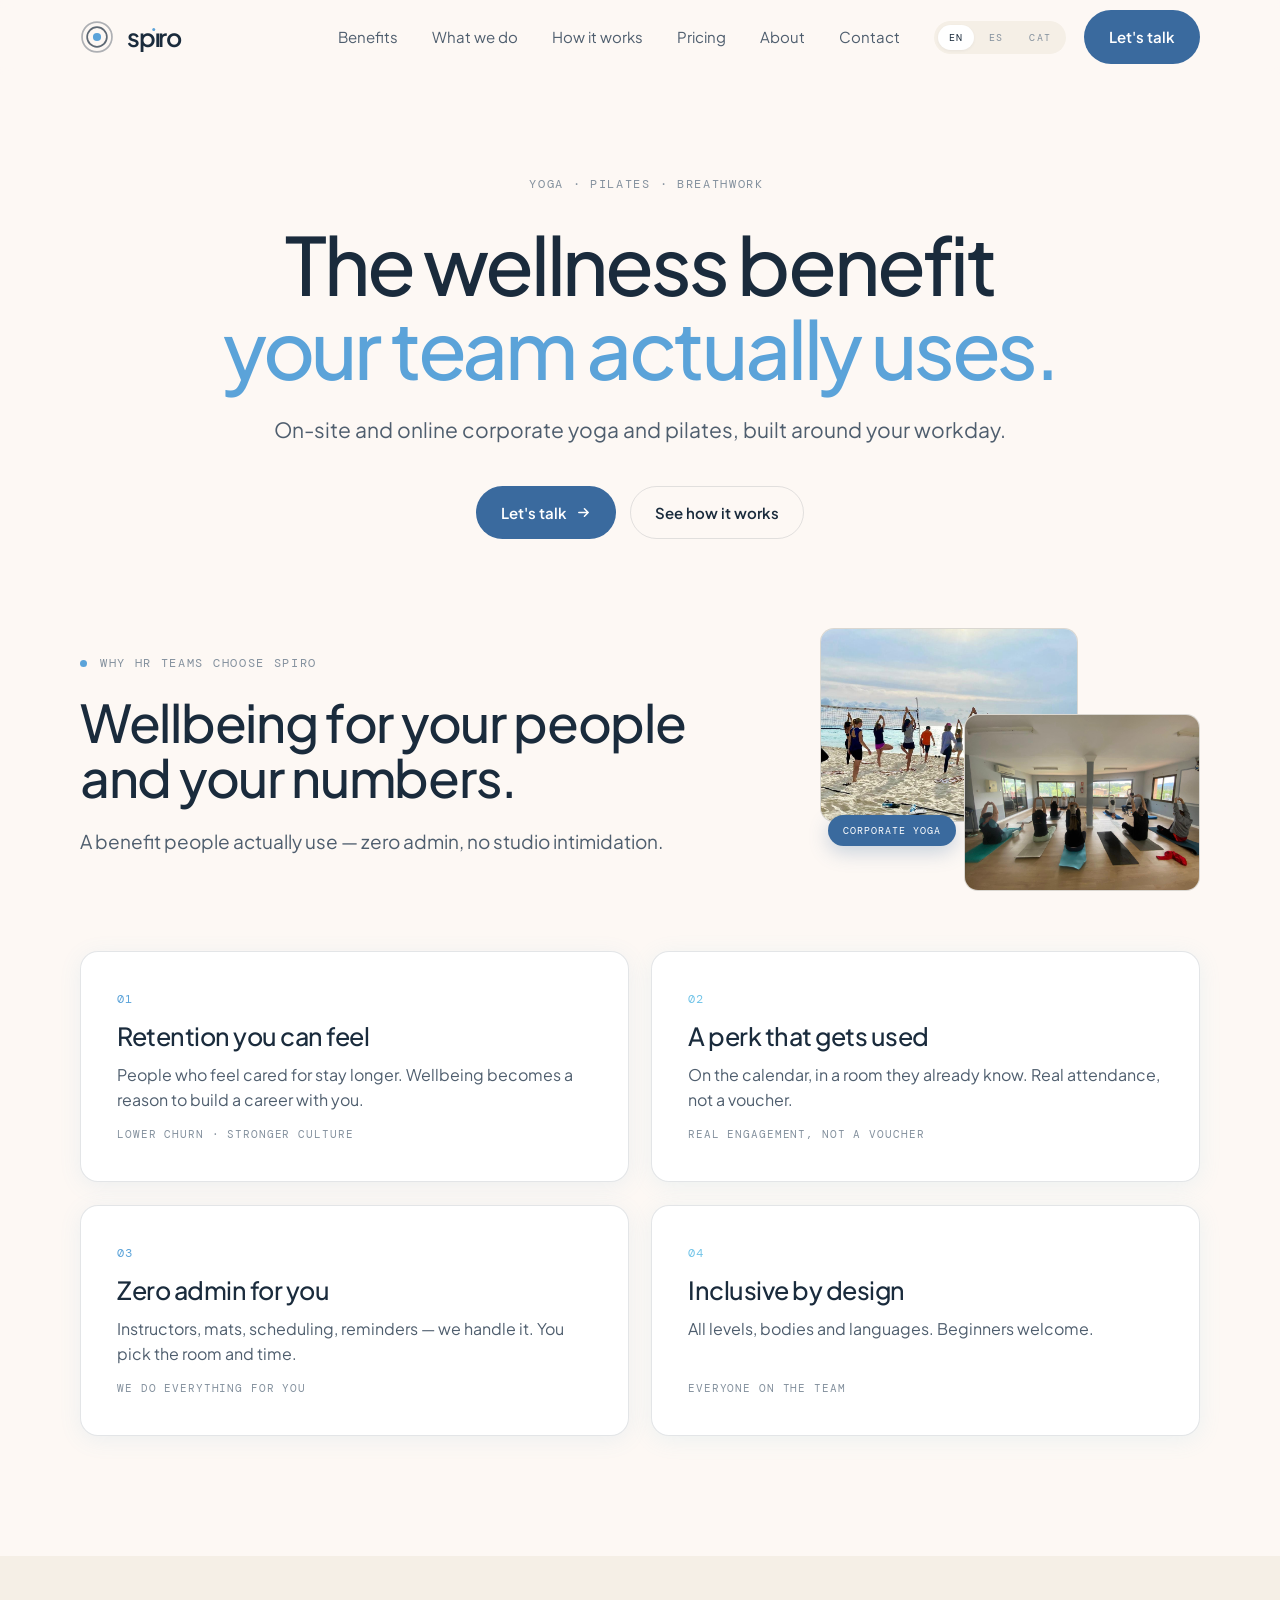
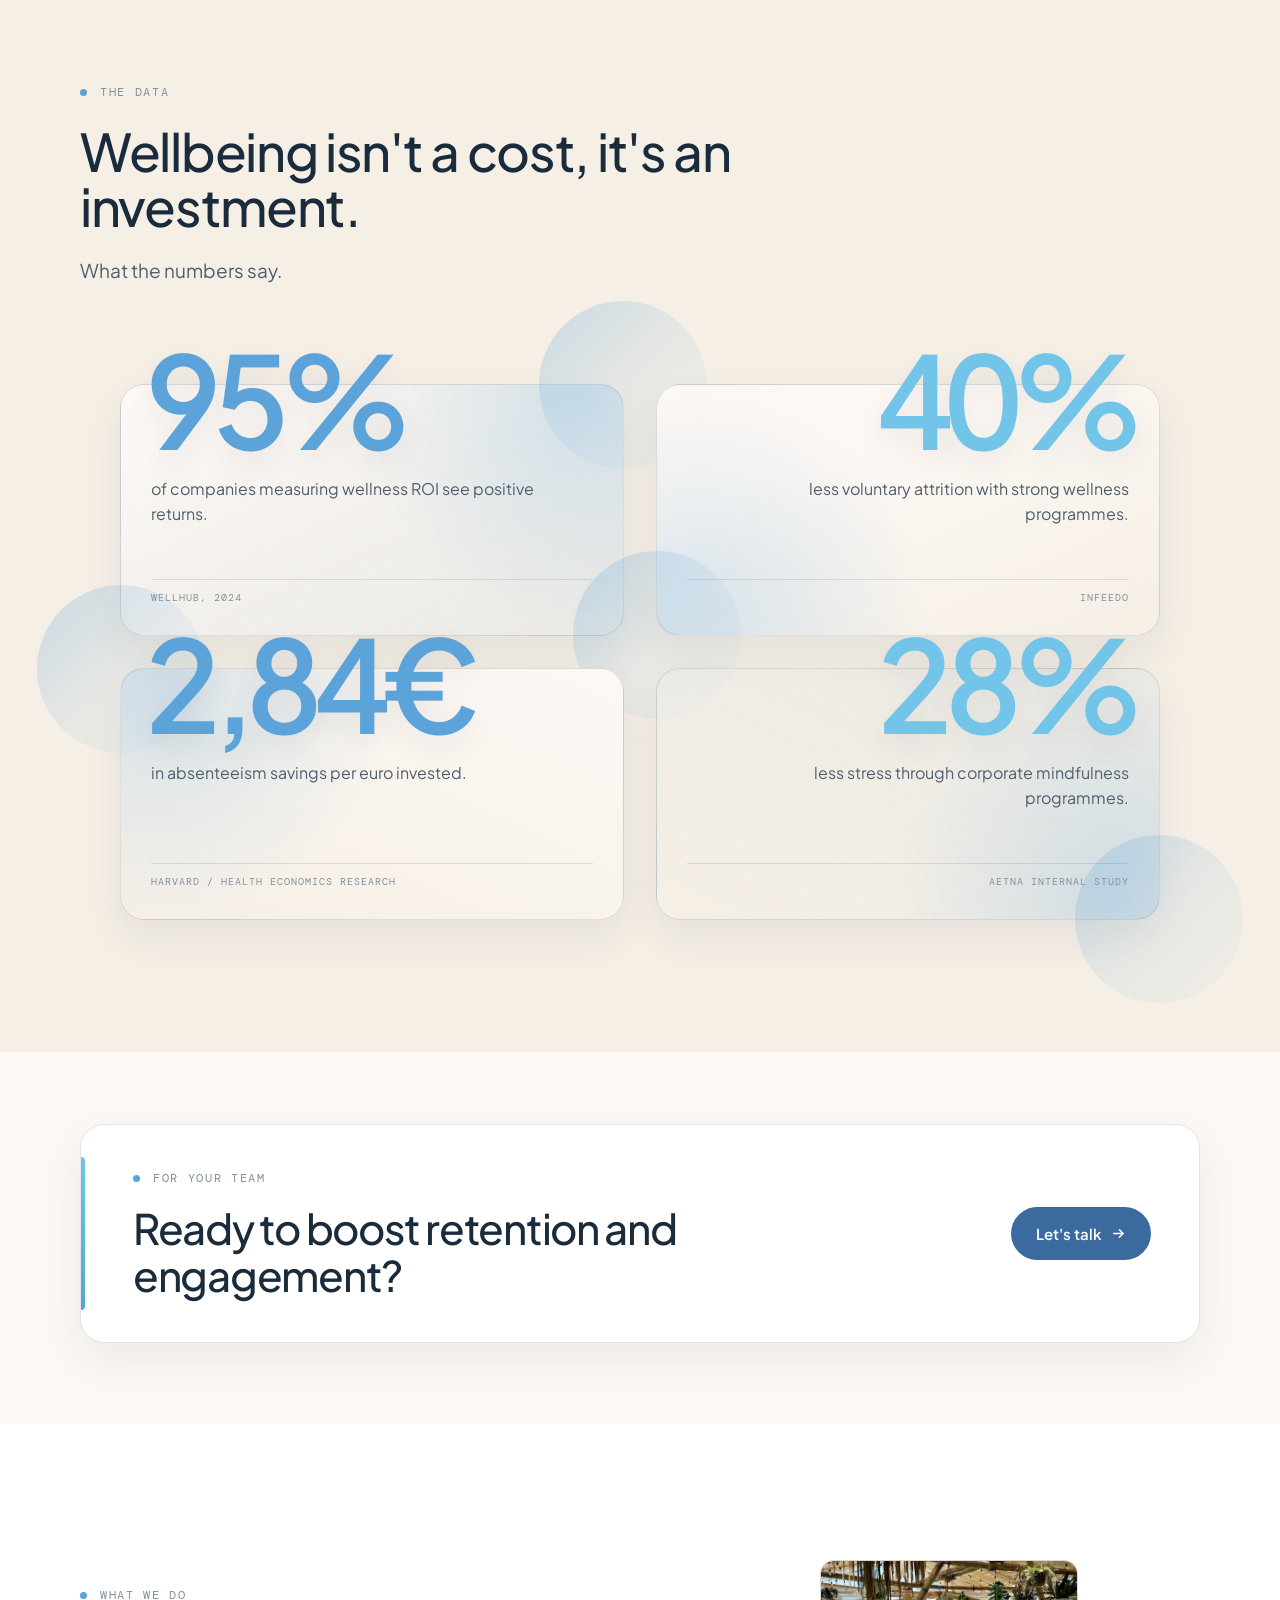
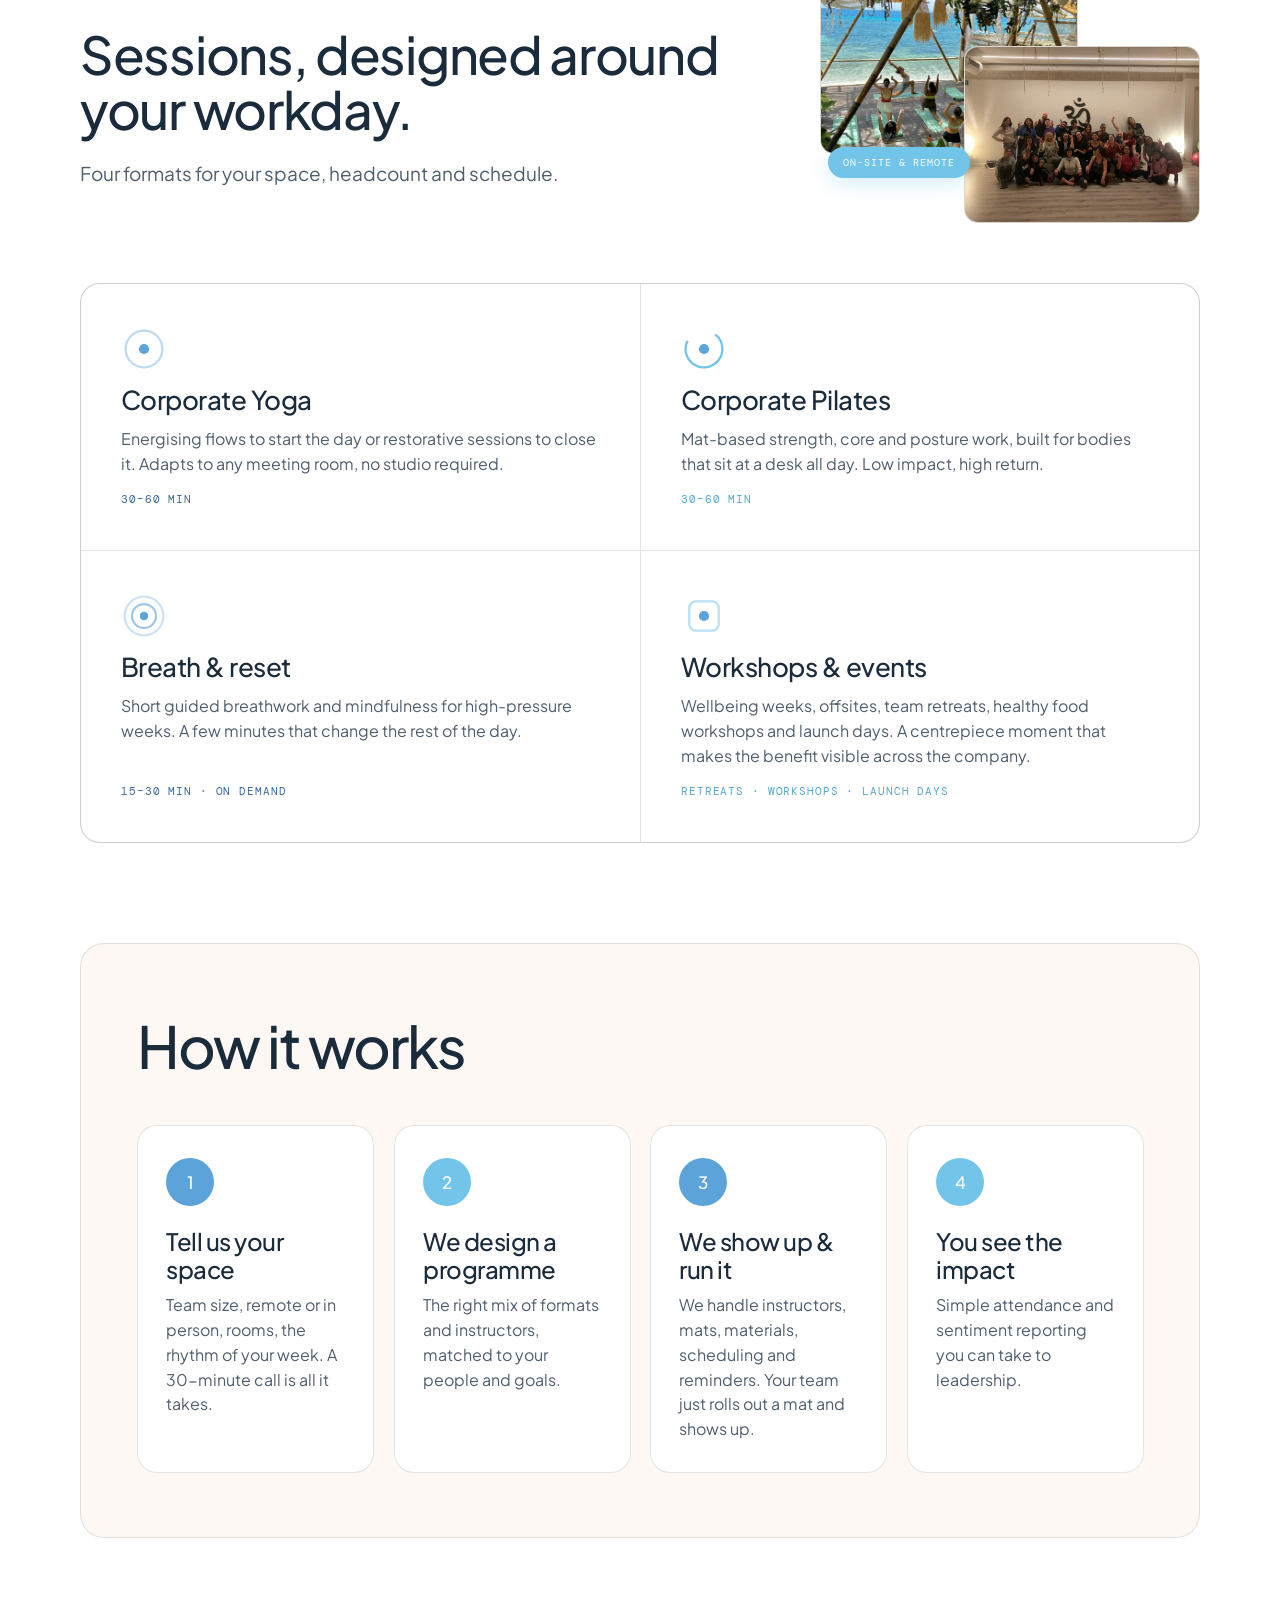
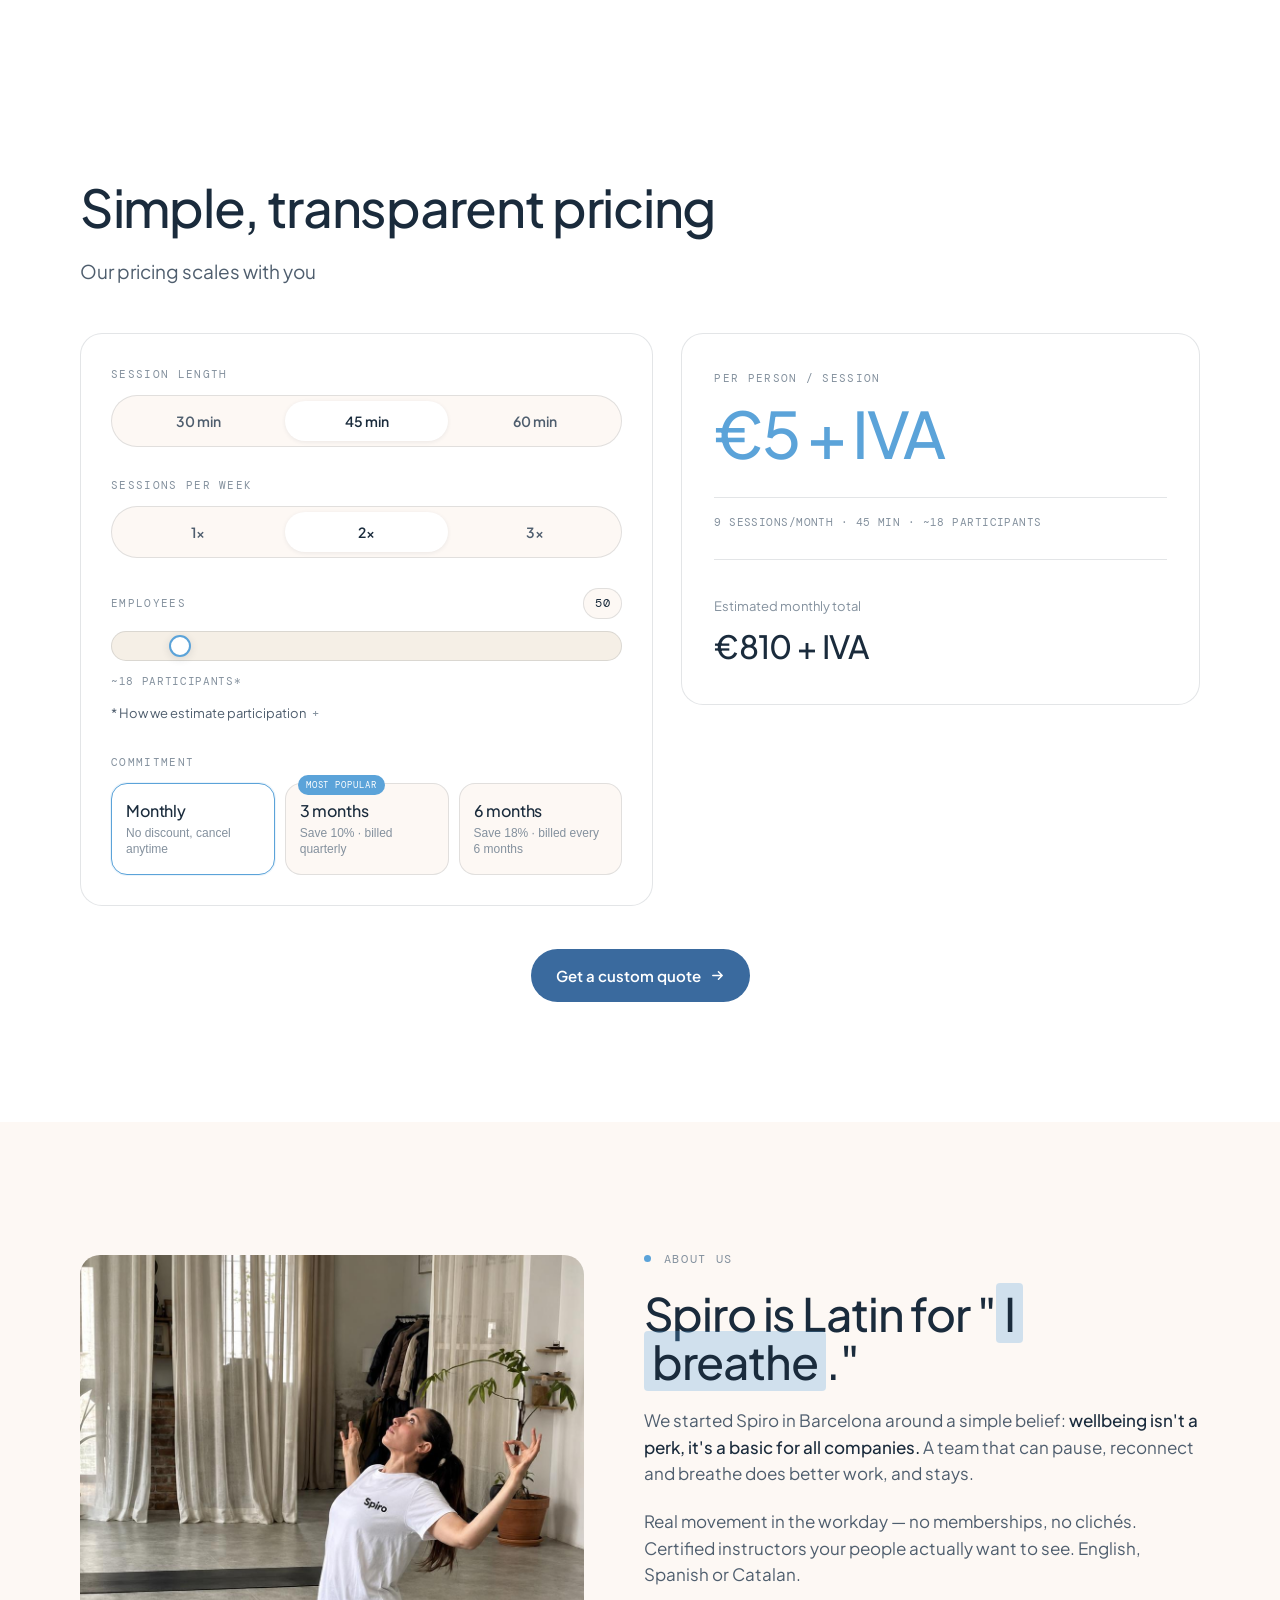
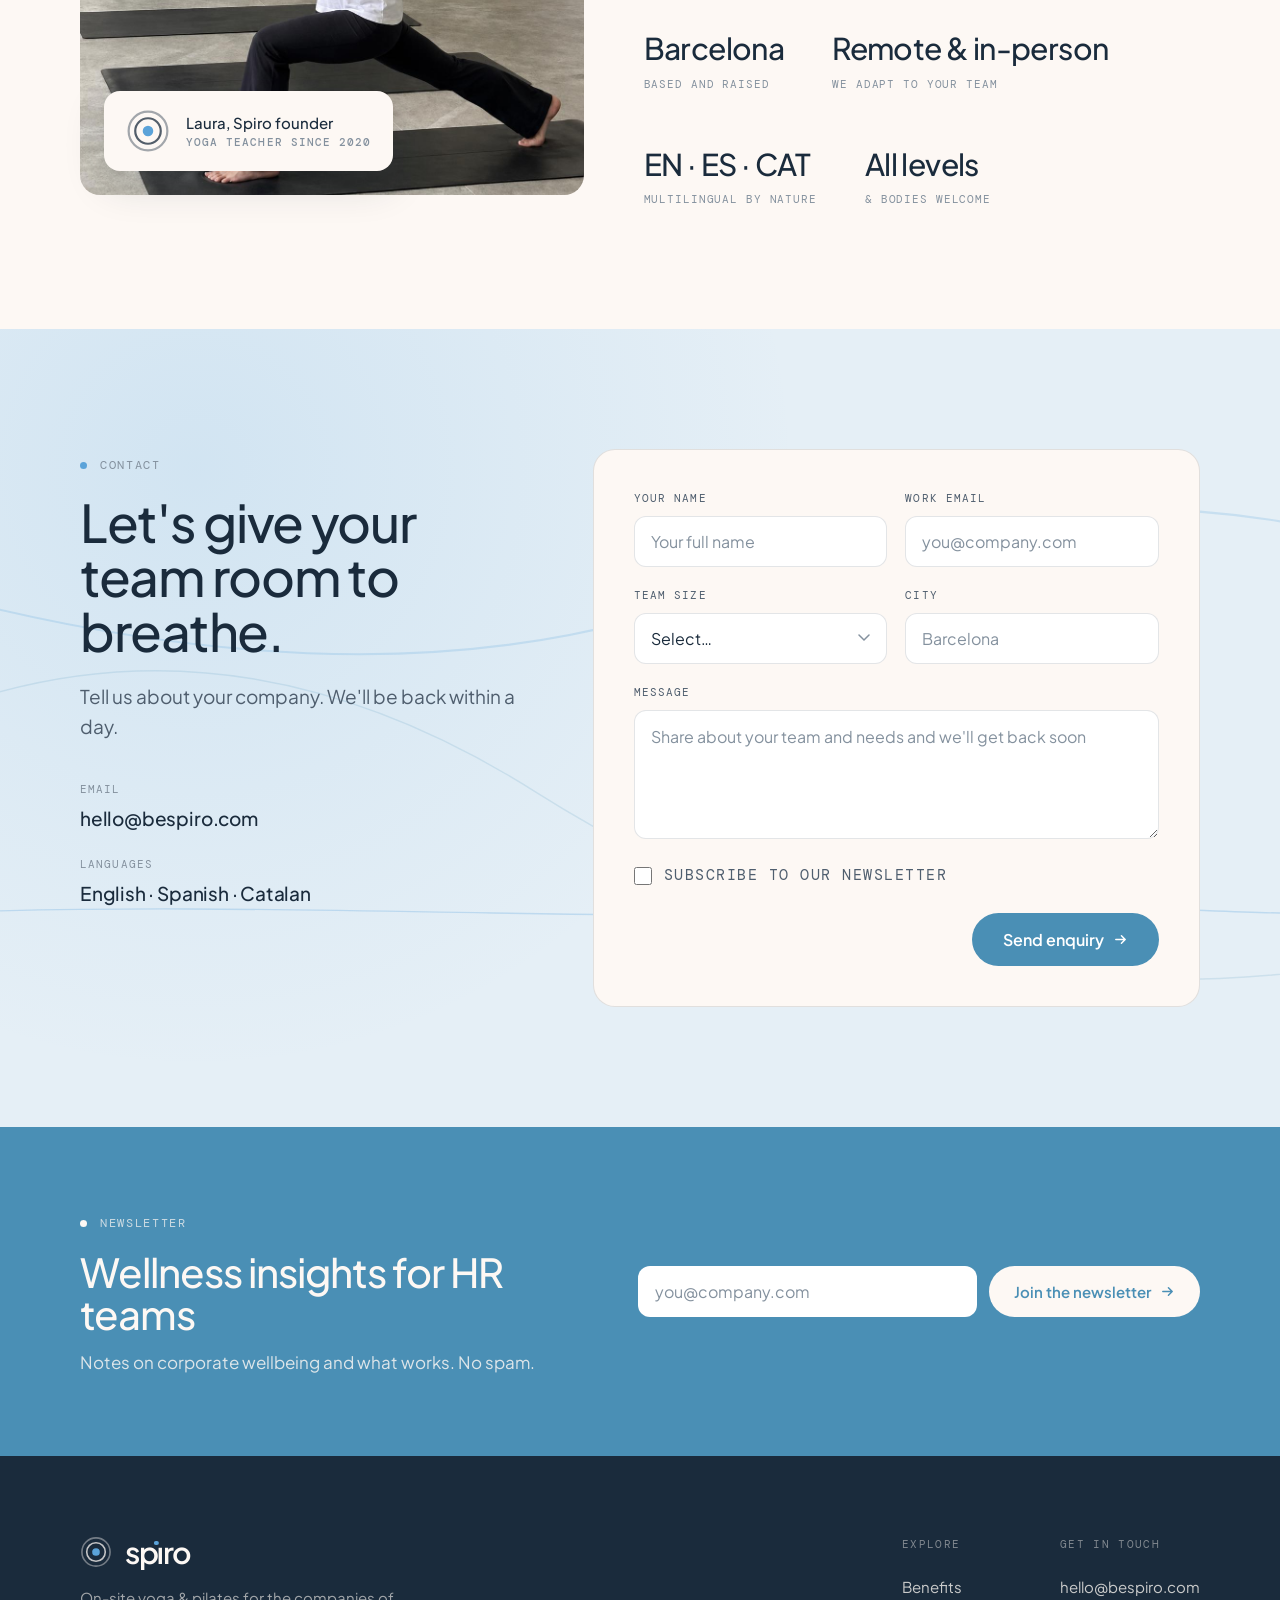
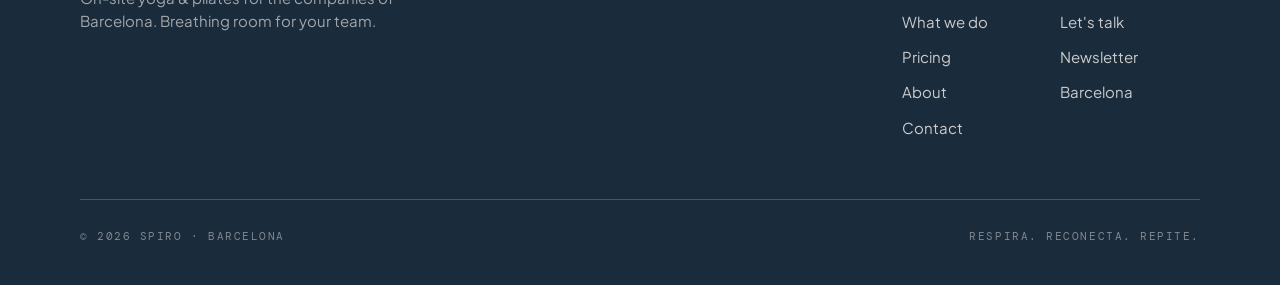
==== index.html @ 2d6d7efd "Apply steel blue palette site-wide with pricing calculator and copy fixes - Merge steel palette (cre" ====
<!DOCTYPE html>
<html lang="en">
<head>
  <script async src="https://www.googletagmanager.com/gtag/js?id=G-YC8G8TRVKV"></script>
  <script>
    window.dataLayer = window.dataLayer || [];
    function gtag(){dataLayer.push(arguments);}
    gtag('js', new Date());

    gtag('config', 'G-YC8G8TRVKV');
  </script>
  <meta charset="UTF-8">
  <meta name="viewport" content="width=device-width, initial-scale=1.0">
  <title>Spiro | Corporate Yoga, Breathwork & Pilates, in person and on-line</title>
  <meta name="description" content="On-site yoga, breathwork, and pilates for companies. Corporate benefits in Barcelona and Spain.">
  <link rel="canonical" id="canonical" href="https://bespiro.com/">
  <link rel="alternate" hreflang="en" href="https://bespiro.com/">
  <link rel="alternate" hreflang="es" href="https://bespiro.com/es">
  <link rel="alternate" hreflang="ca" href="https://bespiro.com/ca">
  <link rel="alternate" hreflang="x-default" href="https://bespiro.com/">
  <link rel="icon" href="data:image/svg+xml,<svg xmlns='http://www.w3.org/2000/svg' viewBox='0 0 100 100'><circle cx='50' cy='50' r='12' fill='%233A6A9E'/></svg>">
  <link rel="preconnect" href="https://fonts.googleapis.com">
  <link rel="preconnect" href="https://fonts.gstatic.com" crossorigin>
  <link href="https://fonts.googleapis.com/css2?family=Plus+Jakarta+Sans:wght@400;500;600;700&family=DM+Mono:wght@400;500&display=swap" rel="stylesheet">
  <link rel="stylesheet" href="/css/styles.css?v=20260616g">
  <script>
    (function () {
      var theme = new URLSearchParams(window.location.search).get('theme');
      if (!/^palette-[1-7]$/.test(theme)) return;
      document.documentElement.setAttribute('data-theme', theme);
      document.write('<link rel="stylesheet" href="/css/themes.css">');
    })();
  </script>
</head>
<body>

  <!-- Navigation -->
  <nav class="nav" id="nav">
    <div class="wrap nav-row">
      <a class="brand" href="#top" aria-label="Spiro home">
        <svg class="mk" width="34" height="34" viewBox="0 0 100 100" aria-hidden="true">
          <circle class="ring" cx="50" cy="50" r="44" opacity=".35"/>
          <circle class="ring" cx="50" cy="50" r="29" opacity=".7"/>
          <circle class="dot" cx="50" cy="50" r="12"/>
        </svg>
        <span class="wordmark">sp<span class="idot">ı<span class="tit"></span></span>ro</span>
      </a>

      <button class="nav-toggle" id="navToggle" aria-label="Toggle menu" aria-expanded="false">
        <span></span><span></span>
      </button>

      <div class="nav-menu" id="navMenu">
        <div class="nav-links">
          <a href="#benefits" data-i18n="nav.benefits">Benefits</a>
          <a href="#offering" data-i18n="nav.whatWeDo">What we do</a>
          <a href="#how" data-i18n="nav.howItWorks">How it works</a>
          <a href="#pricing" data-i18n="nav.pricing">Pricing</a>
          <a href="#about" data-i18n="nav.about">About</a>
          <a href="#contact" data-i18n="nav.connect">Contact</a>
        </div>
        <div class="nav-cta">
          <div class="lang-switcher" role="group" aria-label="Language">
            <button class="lang-btn active" data-lang="en" aria-pressed="true">EN</button>
            <button class="lang-btn" data-lang="es" aria-pressed="false">ES</button>
            <button class="lang-btn" data-lang="ca" aria-pressed="false">CAT</button>
          </div>
          <a class="btn btn-primary" href="#contact" data-i18n="nav.cta">Let's talk</a>
        </div>
      </div>
    </div>
  </nav>

  <div class="intro">
  <!-- Hero -->
  <header class="hero" id="top">
    <div class="wrap hero-inner">
      <span class="hero-eyebrow mono"><span class="dotmk"></span><span data-i18n="hero.eyebrow">Yoga · pilates · breathwork</span></span>
      <h1 data-i18n-html="hero.title"><span class="hero-line">The wellness benefit</span><span class="hero-line"><em>your team actually uses.</em></span></h1>
      <p class="lead hero-lead" data-i18n="hero.subtitle">On-site and online corporate yoga and pilates, built around your workday.</p>
      <div class="hero-cta">
        <a class="btn btn-primary btn-arrow" href="#contact">
          <span data-i18n="hero.ctaPrimary">Let's talk</span>
          <svg viewBox="0 0 16 16" fill="none" aria-hidden="true"><path d="M3 8h10M9 4l4 4-4 4" stroke="currentColor" stroke-width="1.6" stroke-linecap="round" stroke-linejoin="round"/></svg>
        </a>
        <a class="btn btn-ghost" href="#offering" data-i18n="hero.ctaSecondary">See how it works</a>
      </div>
    </div>
  </header>

  <!-- Benefits -->
  <section class="benefits" id="benefits">
    <div class="wrap">
      <div class="sec-head-row">
        <div class="sec-head">
          <span class="eyebrow mono"><span class="dotmk"></span><span data-i18n="benefits.eyebrow">Why HR teams choose Spiro</span></span>
          <h2 data-i18n="benefits.title">Wellbeing for your people and your numbers.</h2>
          <p class="lead" data-i18n="benefits.desc">A benefit people actually use — zero admin, no studio intimidation.</p>
        </div>
        <div class="photo-stack">
          <img
            class="photo-stack-item photo-stack-item--back"
            src="/assets/class-benefits-1.jpg"
            alt="Spiro on-site yoga class with a corporate team"
            data-i18n-alt="benefits.photos.alt1"
            width="320"
            height="240"
            loading="lazy"
            onerror="this.onerror=null;this.src='/assets/hero.jpg'"
          >
          <img
            class="photo-stack-item photo-stack-item--front"
            src="/assets/class-benefits-2.jpg"
            alt="Team breathwork session in a meeting room"
            data-i18n-alt="benefits.photos.alt2"
            width="300"
            height="225"
            loading="lazy"
            onerror="this.onerror=null;this.src='/assets/profile.jpg'"
          >
          <span class="photo-stack-badge mono" data-i18n="benefits.photos.badge">Corporate yoga</span>
        </div>
      </div>
      <div class="ben-grid">
        <article class="ben">
          <div class="n">01</div>
          <h3 data-i18n="benefits.engagement.title">Retention you can feel</h3>
          <p data-i18n="benefits.engagement.desc">People who feel cared for stay longer. Wellbeing becomes a reason to build a career with you.</p>
          <div class="tail" data-i18n="benefits.engagement.tail">Lower churn · stronger culture</div>
        </article>
        <article class="ben">
          <div class="n">02</div>
          <h3 data-i18n="benefits.satisfaction.title">A perk that gets used</h3>
          <p data-i18n="benefits.satisfaction.desc">On the calendar, in a room they already know. Real attendance, not a voucher.</p>
          <div class="tail" data-i18n="benefits.satisfaction.tail">Real engagement, not a voucher</div>
        </article>
        <article class="ben">
          <div class="n">03</div>
          <h3 data-i18n="benefits.hr.title">Zero admin for you</h3>
          <p data-i18n="benefits.hr.desc">Instructors, mats, scheduling, reminders — we handle it. You pick the room and time.</p>
          <div class="tail" data-i18n="benefits.hr.tail">We do everything for you</div>
        </article>
        <article class="ben">
          <div class="n">04</div>
          <h3 data-i18n="benefits.productivity.title">Inclusive by design</h3>
          <p data-i18n="benefits.productivity.desc">All levels, bodies and languages. Beginners welcome.</p>
          <div class="tail" data-i18n="benefits.productivity.tail">Everyone on the team</div>
        </article>
      </div>
    </div>
  </section>
  </div>

  <!-- Data -->
  <section class="data" id="data">
    <div class="wrap">
      <div class="sec-head">
        <span class="eyebrow mono"><span class="dotmk"></span><span data-i18n="data.eyebrow">The data</span></span>
        <h2 data-i18n="data.title">Wellbeing isn't a cost, it's an investment.</h2>
        <p class="lead" data-i18n="data.desc">What the numbers say.</p>
      </div>
      <div class="data-band">
        <div class="data-grid">
          <article class="data-stat">
            <div class="data-num" data-i18n="data.stat1.num">95%</div>
            <p data-i18n="data.stat1.desc">of companies measuring wellness ROI see positive returns.</p>
            <cite class="data-source mono" data-i18n="data.stat1.source">Wellhub, 2024</cite>
          </article>
          <article class="data-stat">
            <div class="data-num" data-i18n="data.stat2.num">40%</div>
            <p data-i18n="data.stat2.desc">less voluntary attrition with strong wellness programmes.</p>
            <cite class="data-source mono" data-i18n="data.stat2.source">Infeedo</cite>
          </article>
          <article class="data-stat">
            <div class="data-num" data-i18n="data.stat3.num">2,84€</div>
            <p data-i18n="data.stat3.desc">in absenteeism savings per euro invested.</p>
            <cite class="data-source mono" data-i18n="data.stat3.source">Harvard / health economics research</cite>
          </article>
          <article class="data-stat">
            <div class="data-num" data-i18n="data.stat4.num">28%</div>
            <p data-i18n="data.stat4.desc">less stress through corporate mindfulness programmes.</p>
            <cite class="data-source mono" data-i18n="data.stat4.source">Aetna internal study</cite>
          </article>
        </div>
      </div>
    </div>
  </section>

  <!-- CTA after data -->
  <div class="section-cta section-cta--after-data">
    <div class="wrap">
      <div class="section-cta-card">
        <div class="section-cta-inner">
          <div class="section-cta-copy">
            <span class="eyebrow mono section-cta-eyebrow"><span class="dotmk"></span><span data-i18n="cta.afterData.eyebrow">For your team</span></span>
            <p class="section-cta-text" data-i18n="cta.afterData.text">Ready to boost retention and engagement?</p>
          </div>
          <a class="btn btn-primary btn-arrow section-cta-btn" href="#contact">
            <span data-i18n="cta.afterData.button">Let's talk</span>
            <svg viewBox="0 0 16 16" fill="none" aria-hidden="true"><path d="M3 8h10M9 4l4 4-4 4" stroke="currentColor" stroke-width="1.6" stroke-linecap="round" stroke-linejoin="round"/></svg>
          </a>
        </div>
      </div>
    </div>
  </div>

  <!-- What we do + How it works -->
  <section class="offering" id="offering">
    <div class="wrap">
      <div class="sec-head-row">
        <div class="sec-head">
          <span class="eyebrow mono"><span class="dotmk"></span><span data-i18n="whatWeDo.eyebrow">What we do</span></span>
          <h2 data-i18n="whatWeDo.title">Sessions, designed around your workday.</h2>
          <p class="lead" data-i18n="whatWeDo.desc">Four formats for your space, headcount and schedule.</p>
        </div>
        <div class="photo-stack">
          <img
            class="photo-stack-item photo-stack-item--back"
            src="/assets/class-offering-1.jpg"
            alt="On-site pilates session at a Barcelona office"
            data-i18n-alt="offering.photos.alt1"
            width="320"
            height="240"
            loading="lazy"
            onerror="this.onerror=null;this.src='/assets/profile.jpg'"
          >
          <img
            class="photo-stack-item photo-stack-item--front"
            src="/assets/class-offering-2.jpg"
            alt="Remote yoga class with employees at their desks"
            data-i18n-alt="offering.photos.alt2"
            width="300"
            height="225"
            loading="lazy"
            onerror="this.onerror=null;this.src='/assets/hero.jpg'"
          >
          <span class="photo-stack-badge mono" data-i18n="offering.photos.badge">On-site & remote</span>
        </div>
      </div>
      <div class="off-grid">
        <article class="off">
          <svg class="mk ic" viewBox="0 0 100 100" aria-hidden="true"><circle class="ring" cx="50" cy="50" r="40" opacity=".4" stroke="currentColor"/><circle class="dot" cx="50" cy="50" r="11"/></svg>
          <h3 data-i18n="whatWeDo.yoga.title">Corporate Yoga</h3>
          <p data-i18n="whatWeDo.yoga.desc">Energising flows to start the day or restorative sessions to close it. Adapts to any meeting room, no studio required.</p>
          <div class="fmt" data-i18n="whatWeDo.yoga.fmt">30–60 min · weekly or biweekly</div>
        </article>
        <article class="off">
          <svg class="mk ic" viewBox="0 0 100 100" aria-hidden="true"><circle cx="50" cy="50" r="40" fill="none" stroke="currentColor" stroke-width="5" stroke-dasharray="178 70" transform="rotate(-50 50 50)"/><circle class="dot" cx="50" cy="50" r="11"/></svg>
          <h3 data-i18n="whatWeDo.pilates.title">Corporate Pilates</h3>
          <p data-i18n="whatWeDo.pilates.desc">Mat-based strength, core and posture work — built for bodies that sit at a desk all day. Low impact, high return.</p>
          <div class="fmt" data-i18n="whatWeDo.pilates.fmt">30–60 min</div>
        </article>
        <article class="off">
          <svg class="mk ic" viewBox="0 0 100 100" aria-hidden="true"><circle class="ring" cx="50" cy="50" r="42" opacity=".3" stroke="currentColor"/><circle class="ring" cx="50" cy="50" r="26" opacity=".6" stroke="currentColor"/><circle class="dot" cx="50" cy="50" r="9"/></svg>
          <h3 data-i18n="whatWeDo.breathwork.title">Breath & reset</h3>
          <p data-i18n="whatWeDo.breathwork.desc">Short guided breathwork and mindfulness for high-pressure weeks. A few minutes that change the rest of the day.</p>
          <div class="fmt" data-i18n="whatWeDo.breathwork.fmt">15–30 min · on demand</div>
        </article>
        <article class="off">
          <svg class="mk ic" viewBox="0 0 100 100" aria-hidden="true"><rect x="18" y="18" width="64" height="64" rx="14" fill="none" stroke="currentColor" stroke-width="5" opacity=".5"/><circle class="dot" cx="50" cy="50" r="11"/></svg>
          <h3 data-i18n="whatWeDo.workshops.title">Workshops & events</h3>
          <p data-i18n="whatWeDo.workshops.desc">Wellbeing weeks, offsites, team retreats, healthy food workshops and launch days. A centrepiece moment that makes the benefit visible across the company.</p>
          <div class="fmt" data-i18n="whatWeDo.workshops.fmt">Retreats · workshops · launch days</div>
        </article>
      </div>

      <div class="how" id="how">
        <div class="how-head sec-head">
          <h2 data-i18n="howItWorks.eyebrow">How it works</h2>
        </div>
        <div class="steps">
          <article class="step">
            <div class="sn">1</div>
            <h4 data-i18n="howItWorks.step1.title">Tell us your space</h4>
            <p data-i18n="howItWorks.step1.desc">Team size, remote or in person, rooms, the rhythm of your week. A 30-minute call is all it takes.</p>
          </article>
          <article class="step">
            <div class="sn">2</div>
            <h4 data-i18n="howItWorks.step2.title">We design a programme</h4>
            <p data-i18n="howItWorks.step2.desc">The right mix of formats and instructors, matched to your people and goals.</p>
          </article>
          <article class="step">
            <div class="sn">3</div>
            <h4 data-i18n="howItWorks.step3.title">We show up & run it</h4>
            <p data-i18n="howItWorks.step3.desc">We handle instructors, mats, materials, scheduling and reminders. Your team just rolls out a mat and shows up.</p>
          </article>
          <article class="step">
            <div class="sn">4</div>
            <h4 data-i18n="howItWorks.step4.title">You see the impact</h4>
            <p data-i18n="howItWorks.step4.desc">Simple attendance and sentiment reporting you can take to leadership.</p>
          </article>
        </div>
      </div>
    </div>
  </section>

  <!-- Pricing calculator -->
  <section class="pricing-calc" id="pricing">
    <div class="wrap">
      <div class="sec-head calc-head">
        <h2 data-i18n="calc.title">Simple, transparent pricing</h2>
        <p class="lead" data-i18n="calc.subtitle">Our pricing scales with you</p>
      </div>

      <div class="calc-layout" id="pricingCalc">
        <div class="calc-panel calc-inputs">
          <div class="calc-field">
            <span class="calc-label mono" data-i18n="calc.lengthLabel">Session length</span>
            <div class="calc-segment" data-calc-group="length" role="group" aria-label="Session length">
              <button type="button" class="calc-segment-btn" data-calc-option="30" aria-pressed="false" data-i18n="calc.length30">30 min</button>
              <button type="button" class="calc-segment-btn active" data-calc-option="45" aria-pressed="true" data-i18n="calc.length45">45 min</button>
              <button type="button" class="calc-segment-btn" data-calc-option="60" aria-pressed="false" data-i18n="calc.length60">60 min</button>
            </div>
          </div>

          <div class="calc-field">
            <span class="calc-label mono" data-i18n="calc.frequencyLabel">Sessions per week</span>
            <div class="calc-segment" data-calc-group="frequency" role="group" aria-label="Sessions per week">
              <button type="button" class="calc-segment-btn" data-calc-option="1" aria-pressed="false" data-i18n="calc.frequency1">1×</button>
              <button type="button" class="calc-segment-btn active" data-calc-option="2" aria-pressed="true" data-i18n="calc.frequency2">2×</button>
              <button type="button" class="calc-segment-btn" data-calc-option="3" aria-pressed="false" data-i18n="calc.frequency3">3×</button>
            </div>
          </div>

          <div class="calc-field">
            <div class="calc-field-top">
              <span class="calc-label mono" data-i18n="calc.employeesLabel">Employees</span>
              <output class="calc-value-pill mono" id="calcEmployeesValue" for="calcEmployees">50</output>
            </div>
            <input
              class="calc-slider"
              type="range"
              id="calcEmployees"
              name="employees"
              min="5"
              max="500"
              value="50"
              step="5"
            >
            <p class="calc-participants mono" id="calcParticipants">~18 participants*</p>
            <details class="calc-note">
              <summary data-i18n="calc.participantsToggle">* How we estimate participation</summary>
              <p data-i18n="calc.participantsExplain">Participation rates vary by company size. We estimate between 15–60% of employees joining per class depending on team size. Your actual numbers will be confirmed on a call.</p>
            </details>
          </div>

          <div class="calc-field">
            <span class="calc-label mono" data-i18n="calc.planLabel">Commitment</span>
            <div class="calc-plans" data-calc-group="plan" role="group" aria-label="Commitment">
              <button type="button" class="calc-plan-btn active" data-calc-option="monthly" aria-pressed="true">
                <span class="calc-plan-title" data-i18n="calc.planMonthly">Monthly</span>
                <span class="calc-plan-sub" data-i18n="calc.planMonthlySub">No discount, cancel anytime</span>
              </button>
              <button type="button" class="calc-plan-btn" data-calc-option="quarterly" aria-pressed="false">
                <span class="calc-plan-badge mono" data-i18n="calc.planPopular">Most popular</span>
                <span class="calc-plan-title" data-i18n="calc.planQuarterly">3 months</span>
                <span class="calc-plan-sub" data-i18n="calc.planQuarterlySub">Save 10% · billed quarterly</span>
              </button>
              <button type="button" class="calc-plan-btn" data-calc-option="semiannual" aria-pressed="false">
                <span class="calc-plan-title" data-i18n="calc.planSemiannual">6 months</span>
                <span class="calc-plan-sub" data-i18n="calc.planSemiannualSub">Save 18% · billed every 6 months</span>
              </button>
            </div>
          </div>
        </div>

        <div class="calc-panel calc-output">
          <div class="calc-hero">
            <span class="calc-hero-label mono" id="calcHeroLabel" data-i18n="calc.perPersonLabel">Per person / session</span>
            <div class="calc-hero-value" id="calcHeroValue">€5 + IVA</div>
          </div>
          <p class="calc-breakdown mono" id="calcBreakdown"></p>
          <div class="calc-stats">
            <div class="calc-stat">
              <span class="calc-stat-label" data-i18n="calc.monthlyTotal">Estimated monthly total</span>
              <strong class="calc-stat-value" id="calcMonthly">€810 + IVA</strong>
            </div>
            <div class="calc-stat hidden" id="calcSavingsWrap">
              <span class="calc-stat-label" data-i18n="calc.youSave">You save</span>
              <strong class="calc-stat-value calc-stat-value--accent" id="calcSavings">€876 + IVA</strong>
              <span class="calc-stat-note" data-i18n="calc.vsMonthly">vs paying monthly</span>
            </div>
            <div class="calc-stat hidden" id="calcBilledWrap">
              <span class="calc-stat-label" id="calcBilledLabel" data-i18n="calc.billedSemiannual">Billed every 6 months</span>
              <strong class="calc-stat-value" id="calcBilled">€3984 + IVA</strong>
            </div>
          </div>
        </div>
      </div>

      <div class="calc-cta">
        <a class="btn btn-primary btn-arrow" href="#contact">
          <span data-i18n="calc.cta">Get a custom quote</span>
          <svg viewBox="0 0 16 16" fill="none" aria-hidden="true"><path d="M3 8h10M9 4l4 4-4 4" stroke="currentColor" stroke-width="1.6" stroke-linecap="round" stroke-linejoin="round"/></svg>
        </a>
      </div>
    </div>
  </section>

  <!-- About -->
  <section class="about" id="about">
    <div class="wrap about-grid">
      <div class="about-visual">
        <img
          src="/assets/profile.jpg"
          alt="Laura — Founder of Spiro"
          class="about-image"
          data-i18n-alt="about.imageAlt"
          onerror="this.src='https://images.unsplash.com/photo-1544005313-94ddf0286df2?w=700&h=900&fit=crop&crop=face'"
        >
        <div class="hero-badge">
          <svg class="mk breathe" width="44" height="44" viewBox="0 0 100 100" aria-hidden="true">
            <circle class="ring r1" cx="50" cy="50" r="44" opacity=".4"/>
            <circle class="ring r2" cx="50" cy="50" r="29" opacity=".75"/>
            <circle class="dot" cx="50" cy="50" r="12"/>
          </svg>
          <div class="txt">
            <span data-i18n="about.badgeTitle">Laura, Spiro founder</span>
            <span data-i18n="about.badgeSub">Yoga teacher since 2020</span>
          </div>
        </div>
      </div>
      <div class="about-copy">
        <span class="eyebrow mono"><span class="dotmk"></span><span data-i18n="about.eyebrow">About us</span></span>
        <h2 data-i18n-html="about.title">Spiro is Latin for "<span class="title-hl">I breathe</span>."</h2>
        <p data-i18n-html="about.p1">We started Spiro in Barcelona around a simple belief: <span class="hl">wellbeing isn't a perk, it's a basic for all companies.</span> A team that can pause, reconnect and breathe does better work, and stays.</p>
        <p data-i18n="about.p2">Real movement in the workday — no memberships, no clichés. Certified instructors your people actually want to see. English, Spanish or Catalan.</p>
        <div class="about-meta">
          <div class="m"><div class="k" data-i18n="about.meta1.k">Barcelona</div><div class="v" data-i18n="about.meta1.v">Based and raised</div></div>
          <div class="m"><div class="k" data-i18n="about.meta2.k">Remote & in-person</div><div class="v" data-i18n="about.meta2.v">We adapt to your team</div></div>
          <div class="m"><div class="k" data-i18n="about.meta3.k">EN · ES · CAT</div><div class="v" data-i18n="about.meta3.v">Multilingual by nature</div></div>
          <div class="m"><div class="k" data-i18n="about.meta4.k">All levels</div><div class="v" data-i18n="about.meta4.v">& bodies welcome</div></div>
        </div>
      </div>
    </div>
  </section>

  <!-- Contact -->
  <section class="contact breath-lines" id="contact">
    <div class="wrap contact-grid">
      <div class="contact-info-block">
        <span class="eyebrow mono"><span class="dotmk"></span><span data-i18n="connect.eyebrow">Contact</span></span>
        <h2 data-i18n="connect.title">Let's give your team room to breathe.</h2>
        <p class="lead" data-i18n="connect.desc">Tell us about your company. We'll be back within a day.</p>
        <div class="contact-info">
          <div class="ci-item">
            <div class="k" data-i18n="connect.emailLabel">Email</div>
            <div class="v"><a href="mailto:hello@bespiro.com">hello@bespiro.com</a></div>
          </div>
          <div class="ci-item">
            <div class="k" data-i18n="connect.langLabel">Languages</div>
            <div class="v" data-i18n="connect.langs">English · Spanish · Catalan</div>
          </div>
        </div>
      </div>

      <form class="card" id="contactForm" action="https://formspree.io/f/mrevpang" method="POST" novalidate>
        <div class="field row2">
          <div class="field">
            <label for="name" data-i18n="form.name">Your name</label>
            <input id="name" name="name" type="text" required autocomplete="name" data-i18n-placeholder="form.namePlaceholder">
          </div>
          <div class="field">
            <label for="email" data-i18n="form.email">Work email</label>
            <input id="email" name="email" type="email" required autocomplete="email" data-i18n-placeholder="form.emailPlaceholder">
          </div>
        </div>
        <div class="field row2">
          <div class="field">
            <label for="teamSize" data-i18n="form.teamSize">Team size</label>
            <select id="teamSize" name="teamSize">
              <option value="" data-i18n="form.teamSizePlaceholder">Select…</option>
              <option value="1-10" data-i18n="form.size1">1–10 people</option>
              <option value="11-50" data-i18n="form.size2">11–50 people</option>
              <option value="51-200" data-i18n="form.size3">51–200 people</option>
              <option value="200+" data-i18n="form.size4">200+ people</option>
            </select>
          </div>
          <div class="field">
            <label for="city" data-i18n="form.city">City</label>
            <input id="city" name="city" type="text" autocomplete="address-level2" data-i18n-placeholder="form.cityPlaceholder">
          </div>
        </div>
        <div class="field">
          <label for="message" data-i18n="form.message">Message</label>
          <textarea id="message" name="message" rows="4" data-i18n-placeholder="form.messagePlaceholder"></textarea>
        </div>
        <label class="field-check">
          <input id="newsletterOptIn" name="newsletter" type="checkbox" value="yes">
          <span data-i18n="form.newsletter">Subscribe to our newsletter</span>
        </label>
        <p class="form-error hidden" id="formError" role="alert" data-i18n="form.error">Something went wrong. Please try again or email hello@bespiro.com.</p>
        <div class="form-foot">
          <button class="btn btn-primary btn-submit btn-arrow" type="submit">
            <span data-i18n="form.submit">Send enquiry</span>
            <svg viewBox="0 0 16 16" fill="none" aria-hidden="true"><path d="M3 8h10M9 4l4 4-4 4" stroke="currentColor" stroke-width="1.6" stroke-linecap="round" stroke-linejoin="round"/></svg>
          </button>
        </div>
      </form>

      <div class="form-done hidden" id="formDone" aria-live="polite">
        <svg class="mk breathe" width="60" height="60" viewBox="0 0 100 100" aria-hidden="true">
          <circle class="ring r1" cx="50" cy="50" r="44" opacity=".4"/>
          <circle class="ring r2" cx="50" cy="50" r="29" opacity=".75"/>
          <circle class="dot" cx="50" cy="50" r="12"/>
        </svg>
        <h3 data-i18n="form.doneTitle">Thank you!</h3>
        <p data-i18n="form.success">Your enquiry is on its way. Seat back and relax, we'll be in touch soon :)</p>
      </div>
    </div>
  </section>

  <!-- Newsletter -->
  <section class="newsletter" id="newsletter">
    <div class="wrap">
      <div class="newsletter-band">
        <div class="newsletter-copy">
          <span class="eyebrow mono"><span class="dotmk"></span><span data-i18n="newsletter.eyebrow">Newsletter</span></span>
          <h2 data-i18n="newsletter.title">Wellness insights for HR teams</h2>
          <p data-i18n="newsletter.desc">Notes on corporate wellbeing and what works. No spam.</p>
        </div>
        <form class="newsletter-form" id="newsletterForm" action="https://formspree.io/f/mvznaayk" method="POST" novalidate>
          <div class="newsletter-row" id="newsletterFields">
            <label class="sr-only" for="newsletterEmail" data-i18n="newsletter.emailLabel">Email</label>
            <input id="newsletterEmail" name="email" type="email" required autocomplete="email" data-i18n-placeholder="newsletter.emailPlaceholder">
            <button class="btn btn-light btn-arrow" type="submit">
              <span data-i18n="newsletter.submit">Join the newsletter</span>
              <svg viewBox="0 0 16 16" fill="none" aria-hidden="true"><path d="M3 8h10M9 4l4 4-4 4" stroke="currentColor" stroke-width="1.6" stroke-linecap="round" stroke-linejoin="round"/></svg>
            </button>
          </div>
          <p class="newsletter-error hidden" id="newsletterError" role="alert" data-i18n="newsletter.error">Something went wrong. Please try again or email hello@bespiro.com.</p>
          <p class="newsletter-done hidden" id="newsletterDone" aria-live="polite" data-i18n="newsletter.success">You're in. Watch your inbox for our next note.</p>
        </form>
      </div>
    </div>
  </section>

  <!-- Footer -->
  <footer>
    <div class="wrap">
      <div class="foot-top">
        <div class="foot-brand">
          <a class="brand" href="#top">
            <svg class="mk" width="32" height="32" viewBox="0 0 100 100" aria-hidden="true">
              <circle class="ring" cx="50" cy="50" r="44" opacity=".4" stroke="var(--bone)"/>
              <circle class="ring" cx="50" cy="50" r="29" opacity=".75" stroke="var(--bone)"/>
              <circle class="dot" cx="50" cy="50" r="12"/>
            </svg>
            <span class="wordmark">sp<span class="idot">ı<span class="tit"></span></span>ro</span>
          </a>
          <p data-i18n="footer.desc">On-site yoga & pilates for the companies of Barcelona. Breathing room for your team.</p>
        </div>
        <div class="foot-cols">
          <div class="foot-col">
            <div class="h" data-i18n="footer.explore">Explore</div>
            <a href="#benefits" data-i18n="nav.benefits">Benefits</a>
            <a href="#offering" data-i18n="nav.whatWeDo">What we do</a>
            <a href="#pricing" data-i18n="nav.pricing">Pricing</a>
            <a href="#about" data-i18n="nav.about">About</a>
            <a href="#contact" data-i18n="nav.connect">Contact</a>
          </div>
          <div class="foot-col">
            <div class="h" data-i18n="footer.getInTouch">Get in touch</div>
            <a href="mailto:hello@bespiro.com">hello@bespiro.com</a>
            <a href="#contact" data-i18n="nav.cta">Let's talk</a>
            <a href="#newsletter" data-i18n="footer.newsletter">Newsletter</a>
            <a href="#top">Barcelona</a>
          </div>
        </div>
      </div>
      <div class="foot-bottom">
        <span class="mono">&copy; 2026 Spiro · Barcelona</span>
        <span class="mono" data-i18n="footer.tagline">Respira. Reconecta. Repite.</span>
      </div>
    </div>
  </footer>

  <!-- Exit-intent newsletter popup -->
  <div class="exit-popup" id="exitPopup" hidden aria-hidden="true">
    <div class="exit-popup-backdrop" id="exitPopupBackdrop"></div>
    <div class="exit-popup-panel" role="dialog" aria-modal="true" aria-labelledby="exitPopupTitle">
      <div class="exit-popup-pattern" aria-hidden="true"></div>
      <button class="exit-popup-close" id="exitPopupClose" type="button" aria-label="Close">
        <svg viewBox="0 0 16 16" fill="none" aria-hidden="true"><path d="M4 4l8 8M12 4l-8 8" stroke="currentColor" stroke-width="1.6" stroke-linecap="round"/></svg>
      </button>
      <div class="exit-popup-content">
        <span class="exit-popup-eyebrow mono">
          <svg class="mk" width="18" height="18" viewBox="0 0 100 100" aria-hidden="true">
            <circle class="ring" cx="50" cy="50" r="44" opacity=".45" stroke="currentColor" fill="none"/>
            <circle class="ring" cx="50" cy="50" r="29" opacity=".75" stroke="currentColor" fill="none"/>
            <circle class="dot" cx="50" cy="50" r="12"/>
          </svg>
          <span data-i18n="newsletter.popup.eyebrow">For HR leaders</span>
        </span>
        <h2 id="exitPopupTitle" data-i18n="newsletter.popup.title">Wellbeing that works, straight to your inbox.</h2>
        <p class="exit-popup-desc" data-i18n="newsletter.popup.desc">Occasional notes on HR best practices, retention, team wellbeing and what actually moves the needle.</p>
        <form class="exit-popup-form" id="exitPopupForm" novalidate>
          <label class="sr-only" for="exitPopupEmail" data-i18n="newsletter.emailLabel">Email</label>
          <div class="exit-popup-row" id="exitPopupFields">
            <input id="exitPopupEmail" name="email" type="email" required autocomplete="email" data-i18n-placeholder="newsletter.emailPlaceholder">
            <button class="exit-popup-submit" type="submit">
              <span data-i18n="newsletter.submit">Join the newsletter</span>
              <svg viewBox="0 0 16 16" fill="none" aria-hidden="true"><path d="M3 8h10M9 4l4 4-4 4" stroke="currentColor" stroke-width="1.6" stroke-linecap="round" stroke-linejoin="round"/></svg>
            </button>
          </div>
          <p class="exit-popup-error hidden" id="exitPopupError" role="alert" data-i18n="newsletter.error">Something went wrong. Please try again or email hello@bespiro.com.</p>
          <p class="exit-popup-done hidden" id="exitPopupDone" aria-live="polite" data-i18n="newsletter.success">You're in. Watch your inbox for our next note.</p>
        </form>
        <p class="exit-popup-disclaimer">
          <svg viewBox="0 0 20 20" fill="none" aria-hidden="true"><path d="M10 2.5l6.5 2.5v5c0 4.1-2.8 7.9-6.5 9-3.7-1.1-6.5-4.9-6.5-9v-5L10 2.5z" stroke="currentColor" stroke-width="1.4" stroke-linejoin="round"/></svg>
          <span data-i18n="newsletter.popup.disclaimer">About one email a month. No spam, unsubscribe anytime.</span>
        </p>
        <button class="exit-popup-dismiss" id="exitPopupDismiss" type="button">
          <span data-i18n-html="newsletter.popup.dismiss"><u>Maybe later</u>, I'm not focused on retention right now</span>
        </button>
      </div>
    </div>
  </div>

  <script src="/js/i18n.js?v=20260616c"></script>
  <script src="/js/pricing.js?v=20260616"></script>
  <script src="/js/motion.js?v=20260616"></script>
  <script src="/js/main.js?v=20260616"></script>
  <script>
    (function () {
      var theme = new URLSearchParams(window.location.search).get('theme');
      if (!/^palette-[1-7]$/.test(theme)) return;

      var labels = {
        'palette-1': '1 · Cream & teal',
        'palette-2': '2 · Yellow & blue',
        'palette-3': '3 · Dusty blue',
        'palette-4': '4 · Sage & yellow',
        'palette-5': '5 · Twilight violet',
        'palette-6': '6 · Forest calm',
        'palette-7': '7 · Steel'
      };

      document.addEventListener('DOMContentLoaded', function () {
        var bar = document.createElement('aside');
        bar.className = 'theme-preview-bar';
        bar.innerHTML =
          'Preview: <strong>' + labels[theme] + '</strong>' +
          ' · <a href="/theme-lab.html">Color lab</a>' +
          ' · <a href="/">Exit preview</a>';
        document.body.insertBefore(bar, document.body.firstChild);
      });
    })();
  </script>
</body>
</html>
---- css/styles.css ----
/* ── Reset & tokens ── */
*, *::before, *::after { box-sizing: border-box; margin: 0; padding: 0; }

:root {
  --bone: #FDF8F4;
  --bone-rgb: 253, 248, 244;
  --sand: #F5EFE6;
  --clay: #8BA4BC;
  --ink: #1A2B3C;
  --ink-rgb: 26, 43, 60;
  --ink-70: #4F5E6E;
  --ink-40: #84919E;
  --signal: #3A6A9E;
  --signal-rgb: 58, 106, 158;
  --signal-deep: #2E5682;
  --accent: #5BA3D9;
  --accent-rgb: 91, 163, 217;
  --accent-deep: #4A8FC8;
  --mist: #A8CCE8;
  --pop: #72C4E8;
  --pop-rgb: 114, 196, 232;
  --pop-deep: #52A8D0;
  --contact-bg: #E5EFF6;
  --contact-bg-rgb: 229, 239, 246;
  --band: #4A8FB5;
  --band-rgb: 74, 143, 181;
  --band-deep: #3D7A9E;
  --popup-bg: #70A1D7;
  --popup-bg-rgb: 112, 161, 215;
  --line: rgba(var(--ink-rgb), 0.12);
  --line-on-dark: rgba(var(--bone-rgb), 0.2);
  --surface: #FFFFFF;
  --display: 'Plus Jakarta Sans', system-ui, sans-serif;
  --body: 'Plus Jakarta Sans', system-ui, sans-serif;
  --mono: 'DM Mono', monospace;
  --nav-height: 74px;
}

html {
  scroll-behavior: smooth;
  overflow-x: hidden;
}

[id] { scroll-margin-top: 92px; }

body {
  background: var(--bone);
  color: var(--ink);
  font-family: var(--body);
  font-size: 17px;
  line-height: 1.55;
  -webkit-font-smoothing: antialiased;
  overflow-x: hidden;
}

body.nav-open {
  overflow: hidden;
}

img { display: block; max-width: 100%; height: auto; }
a { color: inherit; text-decoration: none; }
ul { list-style: none; }
.hidden { display: none !important; }

.wrap {
  max-width: 1200px;
  margin: 0 auto;
  padding: 0 40px;
}

section { padding: 120px 0; }

h1, h2, h3, h4 {
  font-family: var(--display);
  font-weight: 500;
  letter-spacing: -0.025em;
  line-height: 1.05;
}

.mono {
  font-family: var(--mono);
  font-size: 12px;
  letter-spacing: 0.14em;
  text-transform: uppercase;
}

.eyebrow {
  display: inline-flex;
  gap: 13px;
  align-items: center;
  color: var(--ink-40);
}

.eyebrow .dotmk {
  width: 7px;
  height: 7px;
  border-radius: 50%;
  background: var(--accent);
  flex-shrink: 0;
}

.lead {
  font-size: 19px;
  line-height: 1.6;
  color: var(--ink-70);
}

/* ── Mark & wordmark ── */
.mk { display: block; }
.mk .ring { fill: none; stroke: currentColor; stroke-width: 5; }
.mk .dot { fill: var(--accent); }

.wordmark {
  font-family: var(--display);
  font-weight: 600;
  letter-spacing: -0.05em;
  line-height: 1;
  white-space: nowrap;
  font-size: 25px;
  color: var(--ink);
}

.idot { position: relative; display: inline-block; }
.idot .tit {
  position: absolute;
  left: calc(50% - 0.11em);
  top: 0.13em;
  transform: translateX(-50%);
  width: 0.142em;
  height: 0.142em;
  background: var(--accent);
  border-radius: 50%;
}

@media (prefers-reduced-motion: no-preference) {
  .breathe .r1 { transform-origin: center; animation: breathe 6s ease-in-out infinite; }
  .breathe .r2 { transform-origin: center; animation: breathe 6s ease-in-out infinite 0.35s; }
  @keyframes breathe {
    0%, 100% { transform: scale(0.93); opacity: 0.5; }
    50% { transform: scale(1.05); opacity: 1; }
  }
}

/* ── Buttons ── */
.btn {
  display: inline-flex;
  align-items: center;
  gap: 9px;
  font-family: var(--body);
  font-weight: 600;
  font-size: 15px;
  padding: 14px 24px;
  border-radius: 100px;
  cursor: pointer;
  border: 1px solid transparent;
  transition: transform 0.15s ease, background 0.15s ease, color 0.15s ease, border-color 0.15s ease;
  white-space: nowrap;
}

.btn:active { transform: translateY(1px); }
.btn-primary { background: var(--signal); color: #fff; }
.btn-primary:hover { background: var(--signal-deep); }
.btn-light { background: var(--bone); color: var(--signal); border-color: transparent; }
.btn-light:hover { background: #fff; color: var(--signal-deep); }
.btn-ghost { background: transparent; color: var(--ink); border-color: var(--line); }
.btn-ghost:hover { border-color: var(--ink); }
.btn-arrow svg {
  width: 15px;
  height: 15px;
  transition: transform 0.22s ease;
}

.btn-arrow:hover svg {
  transform: translateX(4px);
}

/* ── Nav ── */
.nav {
  position: sticky;
  top: 0;
  z-index: 50;
  backdrop-filter: saturate(1.1) blur(6px);
  background: rgba(var(--bone-rgb), 0.78);
  border-bottom: 1px solid transparent;
  transition: border-color 0.2s;
}

.nav.scrolled { border-color: var(--line); }

.nav-row {
  display: flex;
  align-items: center;
  justify-content: space-between;
  height: var(--nav-height);
}

.brand {
  display: flex;
  align-items: center;
  gap: 13px;
  transition: opacity 0.2s ease;
}

.brand .wordmark,
.brand .mk {
  transition: color 0.22s ease, opacity 0.22s ease;
}

.brand:hover .wordmark {
  color: var(--signal);
}

.brand:hover .mk {
  color: var(--signal);
}

.nav-menu {
  display: flex;
  align-items: center;
  gap: 34px;
}

.nav-links {
  display: flex;
  align-items: center;
  gap: 34px;
}

.nav-links a {
  position: relative;
  font-size: 15px;
  color: var(--ink-70);
  transition: color 0.15s;
}

.nav-links a::after {
  content: '';
  position: absolute;
  left: 0;
  bottom: -5px;
  width: 100%;
  height: 2px;
  background: var(--signal);
  border-radius: 2px;
  transform: scaleX(0);
  transform-origin: left center;
  transition: transform 0.22s ease;
}

.nav-links a:hover {
  color: var(--ink);
}

.nav-links a:hover::after {
  transform: scaleX(1);
}

.nav-cta {
  display: flex;
  align-items: center;
  gap: 18px;
}

.lang-switcher {
  display: flex;
  gap: 4px;
  background: var(--sand);
  border-radius: 100px;
  padding: 4px;
}

.lang-btn {
  padding: 6px 11px;
  font-family: var(--mono);
  font-size: 10px;
  letter-spacing: 0.12em;
  text-transform: uppercase;
  border: none;
  border-radius: 100px;
  background: transparent;
  color: var(--ink-40);
  cursor: pointer;
  transition: all 0.2s;
}

.lang-btn.active {
  background: var(--surface);
  color: var(--ink);
  box-shadow: 0 1px 3px rgba(var(--ink-rgb), 0.06);
}

.lang-btn:hover:not(.active) { color: var(--ink); }

.nav-toggle {
  display: none;
  flex-direction: column;
  justify-content: center;
  gap: 6px;
  background: none;
  border: none;
  cursor: pointer;
  padding: 10px;
  margin-right: -10px;
  z-index: 60;
}

.nav-toggle span {
  display: block;
  width: 22px;
  height: 2px;
  background: var(--ink);
  border-radius: 2px;
  transition: transform 0.25s ease, opacity 0.25s ease;
}

.nav-toggle[aria-expanded="true"] span:first-child {
  transform: translateY(4px) rotate(45deg);
}

.nav-toggle[aria-expanded="true"] span:last-child {
  transform: translateY(-4px) rotate(-45deg);
}

/* ── Breath lines motif (light-brown sections only) ── */
.breath-lines {
  position: relative;
  overflow: hidden;
  isolation: isolate;
}

.breath-lines::before {
  content: '';
  position: absolute;
  inset: -8% -12%;
  z-index: 0;
  pointer-events: none;
  background-image:
    radial-gradient(circle at 82% 18%, rgba(var(--accent-rgb), 0.16) 0%, transparent 40%),
    url("data:image/svg+xml,%3Csvg xmlns='http://www.w3.org/2000/svg' viewBox='0 0 1400 900' fill='none'%3E%3Cpath d='M-100 380 Q 280 180 620 320 T 1500 240' stroke='%235BA3D9' stroke-width='1.8' stroke-opacity='0.32'/%3E%3Cpath d='M-60 560 Q 400 720 780 480 T 1520 620' stroke='%233A6A9E' stroke-width='1.2' stroke-opacity='0.22'/%3E%3Cpath d='M280 -80 Q 520 220 460 480' stroke='%235BA3D9' stroke-width='1.4' stroke-opacity='0.18'/%3E%3Cpath d='M1000 100 Q 1180 350 1050 580' stroke='%233A6A9E' stroke-width='1.1' stroke-opacity='0.2'/%3E%3C/svg%3E");
  background-repeat: no-repeat;
  background-size: 100% 100%, 115% auto;
  background-position: center, center 72%;
}

.breath-lines::after {
  content: '';
  position: absolute;
  left: -5%;
  right: -5%;
  bottom: 18%;
  height: 80px;
  z-index: 0;
  pointer-events: none;
  background-image: url("data:image/svg+xml,%3Csvg xmlns='http://www.w3.org/2000/svg' viewBox='0 0 1400 80' preserveAspectRatio='none' fill='none'%3E%3Cpath d='M0 42 C350 28 700 56 1050 38 C1200 30 1320 48 1400 40' stroke='%235BA3D9' stroke-width='1.6' stroke-opacity='0.42'/%3E%3Cpath d='M0 52 C400 38 800 62 1400 48' stroke='%23A8CCE8' stroke-width='1' stroke-opacity='0.55'/%3E%3C/svg%3E");
  background-repeat: no-repeat;
  background-size: 100% 100%;
}

.breath-lines > .hero,
.breath-lines > .benefits,
.breath-lines > .wrap {
  position: relative;
  z-index: 1;
}

.contact.breath-lines::before {
  background-position: center 40%;
  transform: scaleX(-1);
  background-image:
    radial-gradient(circle at 78% 22%, rgba(var(--accent-rgb), 0.14) 0%, transparent 42%),
    url("data:image/svg+xml,%3Csvg xmlns='http://www.w3.org/2000/svg' viewBox='0 0 1400 900' fill='none'%3E%3Cpath d='M-100 380 Q 280 180 620 320 T 1500 240' stroke='%235BA3D9' stroke-width='1.6' stroke-opacity='0.22'/%3E%3Cpath d='M-60 560 Q 400 720 780 480 T 1520 620' stroke='%234A8FB5' stroke-width='1.1' stroke-opacity='0.16'/%3E%3C/svg%3E");
  background-size: 100% 100%, 115% auto;
}

.contact.breath-lines::after {
  bottom: 22%;
  background-image: url("data:image/svg+xml,%3Csvg xmlns='http://www.w3.org/2000/svg' viewBox='0 0 1400 80' preserveAspectRatio='none' fill='none'%3E%3Cpath d='M0 42 C350 28 700 56 1050 38 C1200 30 1320 48 1400 40' stroke='%235BA3D9' stroke-width='1.4' stroke-opacity='0.28'/%3E%3C/svg%3E");
}

/* ── Intro (hero + benefits) ── */
.intro {
  background: var(--bone);
}

/* ── Hero ── */
.hero {
  padding: 100px 0 56px;
  text-align: center;
  background: transparent;
}

.hero-inner {
  display: flex;
  flex-direction: column;
  align-items: stretch;
  max-width: 100%;
  margin: 0 auto;
  container-type: inline-size;
}

.hero-eyebrow {
  display: inline-flex;
  align-items: center;
  align-self: center;
  gap: 13px;
  color: var(--ink-40);
  margin-bottom: 8px;
}

.hero h1 {
  font-size: clamp(36px, 8vw, 80px);
  letter-spacing: -0.04em;
  line-height: 1.05;
  margin-top: 20px;
  width: 100%;
  min-width: 0;
  text-align: center;
  text-wrap: balance;
}

.hero h1 .hero-line {
  display: block;
}

@container (max-width: 1100px) {
  .hero h1 {
    font-size: clamp(32px, 7cqi, 72px);
  }
}

@container (max-width: 860px) {
  .hero h1 {
    font-size: clamp(28px, 7.5cqi, 56px);
  }
}

.hero h1 em {
  font-style: normal;
  color: var(--accent);
}

.hero-lead {
  font-size: clamp(16px, 4vw, 21px);
  max-width: 50ch;
  margin: 24px auto 0;
  color: var(--ink-70);
  line-height: 1.55;
  padding: 0 4px;
}

.hero-subline {
  display: block;
}

@media (min-width: 768px) {
  .hero-subline {
    white-space: nowrap;
  }
}

.hero-cta {
  display: flex;
  gap: 14px;
  margin-top: 40px;
  flex-wrap: wrap;
  justify-content: center;
  align-self: center;
}

.hero-badge {
  position: absolute;
  left: 24px;
  bottom: 24px;
  background: var(--bone);
  border-radius: 16px;
  padding: 18px 22px;
  display: flex;
  align-items: center;
  gap: 16px;
  box-shadow: 0 14px 40px rgba(var(--ink-rgb), 0.16);
}

.hero-badge .txt {
  font-family: var(--display);
  font-weight: 500;
  font-size: 15px;
  line-height: 1.25;
  display: flex;
  flex-direction: column;
}

.hero-badge .txt span:last-child {
  color: var(--ink-40);
  font-family: var(--mono);
  font-size: 10.5px;
  letter-spacing: 0.1em;
  text-transform: uppercase;
  margin-top: 4px;
}

/* ── Section head ── */
.sec-head { max-width: 64ch; }
.sec-head h2 {
  font-size: clamp(32px, 4.4vw, 52px);
  margin-top: 22px;
}
.sec-head .lead { margin-top: 22px; max-width: 54ch; line-height: 1.5; }

.sec-head-row {
  display: grid;
  grid-template-columns: minmax(0, 1fr) minmax(260px, 400px);
  gap: clamp(32px, 5vw, 56px);
  align-items: center;
}

.sec-head-row .sec-head {
  max-width: none;
}

.sec-head-row .sec-head .lead {
  max-width: 54ch;
}

.photo-stack {
  position: relative;
  width: 100%;
  max-width: 380px;
  min-height: 280px;
  margin-left: auto;
}

.photo-stack-item {
  position: absolute;
  display: block;
  border-radius: 14px;
  border: 1px solid var(--line);
  object-fit: cover;
  background: var(--sand);
  transition: transform 0.3s ease;
}

.photo-stack-item--back {
  top: 6%;
  left: 0;
  width: 68%;
  aspect-ratio: 4 / 3;
  z-index: 1;
}

.photo-stack-item--front {
  bottom: 0;
  right: 0;
  width: 62%;
  aspect-ratio: 4 / 3;
  z-index: 2;
}

.photo-stack:hover .photo-stack-item--back {
  transform: translate(-3px, -3px);
}

.photo-stack:hover .photo-stack-item--front {
  transform: translate(3px, 3px);
}

.photo-stack-badge {
  position: absolute;
  bottom: 16%;
  left: 2%;
  z-index: 3;
  padding: 7px 14px;
  border-radius: 999px;
  background: var(--signal);
  color: #fff;
  border: 1px solid transparent;
  box-shadow: 0 6px 20px rgba(var(--signal-rgb), 0.28);
  font-size: 10px;
  letter-spacing: 0.1em;
  text-transform: uppercase;
  white-space: nowrap;
}

.offering .photo-stack-badge {
  background: var(--pop);
  box-shadow: 0 6px 20px rgba(var(--pop-rgb), 0.28);
}

/* ── Benefits ── */
.benefits {
  background: transparent;
  padding-top: 16px;
  padding-bottom: 120px;
}

.ben-grid {
  display: grid;
  grid-template-columns: repeat(2, 1fr);
  gap: 22px;
  margin-top: 60px;
}

.ben {
  background: var(--surface);
  border: 1px solid var(--line);
  border-radius: 18px;
  padding: 38px 36px;
  display: flex;
  flex-direction: column;
  gap: 14px;
  min-height: 230px;
  box-shadow: 0 4px 22px rgba(var(--accent-rgb), 0.1);
  transition: transform 0.25s ease, box-shadow 0.25s ease, border-color 0.25s ease;
}

.ben:hover {
  transform: translateY(-5px);
  box-shadow: 0 16px 40px rgba(var(--ink-rgb), 0.09);
  border-color: rgba(var(--ink-rgb), 0.2);
}

.ben .n {
  font-family: var(--mono);
  font-size: 12px;
  color: var(--accent);
  letter-spacing: 0.1em;
}

.ben:nth-child(even) {
  box-shadow: 0 4px 22px rgba(var(--pop-rgb), 0.12);
}

.ben:nth-child(even) .n {
  color: var(--pop);
}

.ben h3 { font-size: 25px; letter-spacing: -0.02em; }
.ben p { color: var(--ink-70); font-size: 16px; }

.ben .tail {
  margin-top: auto;
  font-family: var(--mono);
  font-size: 11px;
  color: var(--ink-40);
  letter-spacing: 0.08em;
  text-transform: uppercase;
}

/* ── Data ── */
.data {
  background: var(--sand);
}

.data-band {
  position: relative;
  margin-top: 56px;
  padding: 44px 0 12px;
  overflow: visible;
}

.data-grid {
  position: relative;
  z-index: 1;
  display: grid;
  grid-template-columns: repeat(2, minmax(0, 1fr));
  gap: 32px;
  max-width: 1040px;
  margin: 0 auto;
}

.data-stat {
  position: relative;
  display: flex;
  flex-direction: column;
  gap: 14px;
  min-height: 252px;
  padding: 92px 30px 30px;
  border: 1px solid var(--line);
  border-radius: 24px;
  box-shadow: 0 18px 44px rgba(var(--ink-rgb), 0.07);
  overflow: visible;
  isolation: isolate;
}

.data-stat::after {
  content: '';
  position: absolute;
  width: 168px;
  height: 168px;
  border-radius: 50%;
  z-index: 0;
  pointer-events: none;
  background: linear-gradient(
    135deg,
    rgba(var(--accent-rgb), 0.28) 0%,
    rgba(var(--accent-rgb), 0.08) 55%,
    rgba(var(--accent-rgb), 0.02) 100%
  );
}

.data-stat:nth-child(1) {
  background:
    radial-gradient(circle at 92% 8%, rgba(var(--accent-rgb), 0.22), transparent 44%),
    linear-gradient(155deg, var(--bone) 0%, rgba(var(--accent-rgb), 0.07) 100%);
}

.data-stat:nth-child(1)::after {
  top: -84px;
  right: -84px;
}

.data-stat:nth-child(2) {
  background:
    radial-gradient(circle at 8% 92%, rgba(var(--accent-rgb), 0.22), transparent 44%),
    linear-gradient(335deg, var(--sand) 0%, var(--bone) 72%);
}

.data-stat:nth-child(2)::after {
  bottom: -84px;
  left: -84px;
}

.data-stat:nth-child(3) {
  background:
    radial-gradient(circle at 8% 8%, rgba(var(--accent-rgb), 0.22), transparent 44%),
    linear-gradient(205deg, var(--bone) 0%, var(--sand) 100%);
}

.data-stat:nth-child(3)::after {
  top: -84px;
  left: -84px;
}

.data-stat:nth-child(4) {
  background:
    radial-gradient(circle at 92% 92%, rgba(var(--accent-rgb), 0.22), transparent 44%),
    linear-gradient(25deg, var(--sand) 0%, rgba(var(--accent-rgb), 0.06) 100%);
}

.data-stat:nth-child(4)::after {
  bottom: -84px;
  right: -84px;
}

.data-num {
  position: absolute;
  top: -38px;
  left: 24px;
  z-index: 2;
  font-family: var(--display);
  font-size: clamp(90px, 10vw, 132px);
  font-weight: 600;
  letter-spacing: -0.07em;
  line-height: 0.8;
  font-variant-numeric: tabular-nums;
  color: var(--accent);
  white-space: nowrap;
  text-shadow: 0 10px 28px rgba(var(--ink-rgb), 0.08);
}

.data-stat:nth-child(2) .data-num,
.data-stat:nth-child(4) .data-num {
  left: auto;
  right: 24px;
  color: var(--pop);
}

.data-stat p {
  position: relative;
  z-index: 1;
  font-size: 16px;
  line-height: 1.55;
  color: var(--ink-70);
  max-width: 32ch;
}

.data-stat:nth-child(2) p,
.data-stat:nth-child(4) p {
  margin-left: auto;
  text-align: right;
}

.data-source {
  position: relative;
  z-index: 1;
  display: block;
  font-size: 10px;
  letter-spacing: 0.1em;
  text-transform: uppercase;
  color: var(--ink-40);
  font-style: normal;
  margin-top: auto;
  padding-top: 10px;
  border-top: 1px solid var(--line);
}

.data-stat:nth-child(2) .data-source,
.data-stat:nth-child(4) .data-source {
  text-align: right;
}

.data-source::before {
  display: none;
}

@media (max-width: 960px) {
  .data-band {
    padding-top: 28px;
  }

  .data-grid {
    gap: 28px;
  }

  .data-stat {
    min-height: 228px;
    padding: 84px 26px 26px;
  }

  .data-stat::after {
    width: 140px;
    height: 140px;
  }

  .data-stat:nth-child(1)::after,
  .data-stat:nth-child(3)::after {
    top: -70px;
  }

  .data-stat:nth-child(1)::after,
  .data-stat:nth-child(4)::after {
    right: -70px;
  }

  .data-stat:nth-child(2)::after,
  .data-stat:nth-child(4)::after {
    bottom: -70px;
  }

  .data-stat:nth-child(2)::after,
  .data-stat:nth-child(3)::after {
    left: -70px;
  }

  .data-num {
    top: -32px;
    font-size: clamp(78px, 13vw, 112px);
  }
}

@media (max-width: 640px) {
  .data-grid {
    grid-template-columns: 1fr;
    gap: 56px;
    max-width: 480px;
  }

  .data-stat:nth-child(2) .data-num,
  .data-stat:nth-child(4) .data-num {
    left: 24px;
    right: auto;
  }

  .data-stat:nth-child(2) p,
  .data-stat:nth-child(4) p {
    margin-left: 0;
    text-align: left;
  }

  .data-stat:nth-child(2) .data-source,
  .data-stat:nth-child(4) .data-source {
    text-align: left;
  }
}

@media (max-width: 520px) {
  .data-band {
    margin-top: 40px;
  }

  .data-stat {
    min-height: 210px;
    padding: 76px 22px 22px;
    border-radius: 20px;
  }

  .data-stat p {
    max-width: none;
  }

  .data-num {
    top: -28px;
    left: 18px;
    font-size: clamp(68px, 20vw, 96px);
  }

  .data-stat:nth-child(2) .data-num,
  .data-stat:nth-child(4) .data-num {
    left: 18px;
  }
}

/* ── Offering (white, not dark) ── */
.offering {
  background: var(--surface);
  color: var(--ink);
}

.offering .sec-head h2 { color: var(--ink); }
.offering .lead { color: var(--ink-70); }
.offering .eyebrow { color: var(--ink-40); }

.off-grid {
  display: grid;
  grid-template-columns: repeat(2, 1fr);
  gap: 1px;
  margin-top: 60px;
  background: var(--line);
  border: 1px solid var(--line);
  border-radius: 20px;
  overflow: hidden;
}

.off {
  background: var(--surface);
  padding: 42px 40px;
  display: flex;
  flex-direction: column;
  gap: 14px;
  transition: background 0.2s;
}

.off:hover { background: var(--bone); }

.off .ic {
  width: 46px;
  height: 46px;
  color: var(--accent);
  transition: transform 0.28s ease;
}

.off:nth-child(even) .ic {
  color: var(--pop);
}

.off:hover .ic {
  transform: scale(1.1);
}

.off h3 {
  font-size: 26px;
  color: var(--ink);
  letter-spacing: -0.02em;
}

.off p {
  color: var(--ink-70);
  font-size: 16px;
}

.off .fmt {
  margin-top: auto;
  font-family: var(--mono);
  font-size: 11px;
  letter-spacing: 0.08em;
  text-transform: uppercase;
  color: var(--signal);
}

.off:nth-child(even) .fmt {
  color: var(--pop-deep);
}

/* ── How it works ── */
.how {
  margin-top: 100px;
  padding: 72px 56px 64px;
  background: var(--bone);
  border: 1px solid var(--line);
  border-radius: 24px;
}

.how-head {
  max-width: none;
  margin-bottom: 48px;
}

.how-head h2 {
  margin-top: 0;
  font-size: clamp(36px, 5vw, 58px);
  letter-spacing: -0.035em;
}

.steps {
  display: grid;
  grid-template-columns: repeat(4, 1fr);
  gap: 20px;
}

.step {
  background: var(--surface);
  border: 1px solid var(--line);
  border-radius: 20px;
  padding: 32px 28px 30px;
  display: flex;
  flex-direction: column;
  transition: border-color 0.2s ease, box-shadow 0.2s ease;
}

.step:hover {
  border-color: rgba(var(--accent-rgb), 0.35);
  box-shadow: 0 8px 28px rgba(var(--ink-rgb), 0.06);
}

.step .sn {
  font-family: var(--display);
  font-weight: 500;
  font-size: 17px;
  color: #fff;
  background: var(--accent);
  width: 48px;
  height: 48px;
  border: none;
  border-radius: 50%;
  display: flex;
  align-items: center;
  justify-content: center;
  margin-bottom: 22px;
  flex-shrink: 0;
}

.step:nth-child(even) .sn {
  background: var(--pop);
}

.step h4 {
  font-size: clamp(20px, 2.2vw, 24px);
  color: var(--ink);
  margin-bottom: 10px;
  letter-spacing: -0.02em;
  line-height: 1.15;
}

.step p {
  font-size: 16px;
  color: var(--ink-70);
  line-height: 1.55;
}

/* ── Section CTAs ── */
.section-cta--after-data {
  padding: 72px 0 80px;
  background: var(--bone);
}

.section-cta-card {
  position: relative;
  padding: 44px 48px 44px 52px;
  background: var(--surface);
  border: 1px solid var(--line);
  border-radius: 24px;
  overflow: hidden;
  box-shadow: 0 18px 44px rgba(var(--ink-rgb), 0.07);
}

.section-cta-card::before {
  content: '';
  position: absolute;
  left: 0;
  top: 32px;
  bottom: 32px;
  width: 4px;
  border-radius: 0 4px 4px 0;
  background: linear-gradient(180deg, var(--pop) 0%, var(--pop-deep) 100%);
}

.section-cta-inner {
  position: relative;
  z-index: 1;
  display: flex;
  align-items: center;
  justify-content: space-between;
  gap: 36px;
  flex-wrap: wrap;
}

.section-cta-copy {
  display: flex;
  flex-direction: column;
  gap: 16px;
  flex: 1;
  min-width: min(100%, 260px);
}

.section-cta-eyebrow {
  color: var(--ink-40);
}

.section-cta-text {
  font-family: var(--display);
  font-size: clamp(28px, 4.2vw, 42px);
  font-weight: 500;
  letter-spacing: -0.03em;
  color: var(--ink);
  line-height: 1.12;
  margin: 0;
  max-width: 20ch;
  text-align: left;
}

.section-cta-btn {
  flex-shrink: 0;
}

.section-cta-band {
  display: flex;
  flex-direction: column;
  align-items: center;
  text-align: center;
  gap: 26px;
}

.section-cta-text--sm {
  font-size: clamp(24px, 3.4vw, 34px);
  max-width: none;
}

/* ── Pricing calculator ── */
.pricing-calc {
  background: var(--surface);
  padding: 100px 0 120px;
}

.calc-head {
  margin-bottom: 48px;
}

.calc-layout {
  display: grid;
  grid-template-columns: 1.05fr 0.95fr;
  gap: 28px;
  align-items: start;
}

.calc-panel {
  border: 1px solid var(--line);
  border-radius: 22px;
  background: var(--surface);
}

.calc-inputs {
  padding: 32px 30px 30px;
  display: flex;
  flex-direction: column;
  gap: 30px;
}

.calc-field {
  display: flex;
  flex-direction: column;
  gap: 12px;
}

.calc-field-top {
  display: flex;
  align-items: center;
  justify-content: space-between;
  gap: 12px;
}

.calc-label {
  font-size: 11px;
  letter-spacing: 0.12em;
  text-transform: uppercase;
  color: var(--ink-40);
}

.calc-segment {
  display: grid;
  grid-template-columns: repeat(3, 1fr);
  gap: 6px;
  padding: 5px;
  border-radius: 100px;
  background: var(--bone);
  border: 1px solid var(--line);
}

.calc-segment-btn {
  border: none;
  border-radius: 100px;
  background: transparent;
  color: var(--ink-70);
  font-family: var(--body);
  font-size: 14px;
  font-weight: 600;
  padding: 11px 10px;
  cursor: pointer;
  transition: background 0.18s ease, color 0.18s ease, box-shadow 0.18s ease;
}

.calc-segment-btn em {
  font-style: normal;
  font-weight: 500;
  color: var(--ink-40);
  font-size: 12px;
}

.calc-segment-btn.active {
  background: var(--surface);
  color: var(--ink);
  box-shadow: 0 1px 4px rgba(var(--ink-rgb), 0.08);
}

.calc-segment-btn.active em {
  color: var(--accent);
}

.calc-value-pill {
  font-size: 12px;
  letter-spacing: 0.06em;
  color: var(--ink);
  background: var(--bone);
  border: 1px solid var(--line);
  border-radius: 100px;
  padding: 5px 11px;
}

.calc-slider {
  -webkit-appearance: none;
  appearance: none;
  width: 100%;
  height: 6px;
  border-radius: 100px;
  background: var(--sand);
  outline: none;
  cursor: pointer;
}

.calc-slider::-webkit-slider-thumb {
  -webkit-appearance: none;
  width: 22px;
  height: 22px;
  border-radius: 50%;
  background: var(--surface);
  border: 2px solid var(--accent);
  box-shadow: 0 2px 8px rgba(var(--ink-rgb), 0.12);
  cursor: grab;
}

.calc-slider::-moz-range-thumb {
  width: 22px;
  height: 22px;
  border-radius: 50%;
  background: var(--surface);
  border: 2px solid var(--accent);
  box-shadow: 0 2px 8px rgba(var(--ink-rgb), 0.12);
  cursor: grab;
}

.calc-participants {
  font-size: 11px;
  letter-spacing: 0.06em;
  color: var(--ink-40);
}

.calc-note {
  margin-top: -4px;
}

.calc-note summary {
  font-size: 13px;
  color: var(--ink-70);
  cursor: pointer;
  list-style: none;
  display: inline-flex;
  align-items: center;
  gap: 6px;
}

.calc-note summary::-webkit-details-marker { display: none; }

.calc-note summary::after {
  content: '+';
  font-family: var(--mono);
  font-size: 12px;
  color: var(--ink-40);
  transition: transform 0.2s ease;
}

.calc-note[open] summary::after {
  transform: rotate(45deg);
}

.calc-note p {
  margin-top: 10px;
  font-size: 14px;
  line-height: 1.55;
  color: var(--ink-70);
  max-width: 48ch;
}

.calc-plans {
  display: grid;
  grid-template-columns: repeat(3, 1fr);
  gap: 10px;
}

.calc-plan-btn {
  position: relative;
  display: flex;
  flex-direction: column;
  align-items: flex-start;
  gap: 4px;
  padding: 16px 14px;
  border: 1px solid var(--line);
  border-radius: 16px;
  background: var(--bone);
  color: var(--ink);
  text-align: left;
  cursor: pointer;
  transition: border-color 0.18s ease, background 0.18s ease, box-shadow 0.18s ease;
}

.calc-plan-btn.active {
  border-color: var(--accent);
  background: var(--surface);
  box-shadow: 0 0 0 1px rgba(var(--accent-rgb), 0.12);
}

.calc-plan-badge {
  position: absolute;
  top: -9px;
  left: 12px;
  font-size: 9px;
  letter-spacing: 0.1em;
  text-transform: uppercase;
  color: #fff;
  background: var(--accent);
  border-radius: 100px;
  padding: 4px 8px;
}

.calc-plan-title {
  font-family: var(--display);
  font-size: 16px;
  font-weight: 500;
  letter-spacing: -0.01em;
}

.calc-plan-sub {
  font-size: 12px;
  color: var(--ink-40);
  line-height: 1.35;
}

.calc-output {
  padding: 36px 32px 32px;
  display: flex;
  flex-direction: column;
  gap: 36px;
  position: sticky;
  top: calc(var(--nav-height) + 24px);
}

.calc-hero {
  padding-bottom: 32px;
  border-bottom: 1px solid var(--line);
}

.calc-hero-label {
  display: block;
  font-size: 11px;
  letter-spacing: 0.12em;
  text-transform: uppercase;
  color: var(--ink-40);
  margin-bottom: 14px;
}

.calc-hero-value {
  font-family: var(--display);
  font-size: clamp(42px, 6vw, 64px);
  font-weight: 500;
  letter-spacing: -0.04em;
  line-height: 1;
  color: var(--accent);
}

.calc-breakdown {
  font-size: 11px;
  letter-spacing: 0.04em;
  line-height: 1.55;
  color: var(--ink-40);
  margin-top: -20px;
  padding-bottom: 28px;
  border-bottom: 1px solid var(--line);
}

.calc-stats {
  display: flex;
  flex-direction: column;
  gap: 22px;
}

.calc-stat {
  display: flex;
  flex-direction: column;
  gap: 6px;
}

.calc-stat-label {
  font-size: 13px;
  color: var(--ink-40);
}

.calc-stat-value {
  font-family: var(--display);
  font-size: clamp(24px, 3vw, 32px);
  font-weight: 500;
  letter-spacing: -0.02em;
  color: var(--ink);
}

.calc-stat-value--accent {
  color: var(--accent);
}

.calc-stat-note {
  font-size: 13px;
  color: var(--ink-40);
}

.calc-cta {
  display: flex;
  justify-content: center;
  margin-top: 44px;
}

/* ── About ── */
.about {
  background: var(--bone);
}

.about-grid {
  display: grid;
  grid-template-columns: 0.95fr 1.05fr;
  gap: 60px;
  align-items: center;
}

.about-visual {
  position: relative;
}

.about-image {
  width: 100%;
  height: 540px;
  object-fit: cover;
  border-radius: 20px;
}

.about-copy h2 {
  font-size: clamp(30px, 4vw, 46px);
  margin-top: 20px;
}

.about-copy h2 .title-hl {
  background: rgba(var(--accent-rgb), 0.28);
  color: inherit;
  padding: 0.02em 0.18em;
  border-radius: 4px;
  box-decoration-break: clone;
  -webkit-box-decoration-break: clone;
}

.about-copy p {
  margin-top: 22px;
  font-size: 17px;
  color: var(--ink-70);
  max-width: 52ch;
}

.about-copy p .hl {
  color: var(--ink);
  font-weight: 500;
}

.about-meta {
  display: flex;
  gap: 48px;
  margin-top: 38px;
  flex-wrap: wrap;
}

.about-meta .m .k {
  font-family: var(--display);
  font-weight: 500;
  font-size: 30px;
  letter-spacing: -0.02em;
}

.about-meta .m .v {
  font-family: var(--mono);
  font-size: 11px;
  letter-spacing: 0.08em;
  text-transform: uppercase;
  color: var(--ink-40);
  margin-top: 4px;
}

/* ── Contact ── */
.contact {
  position: relative;
  background: var(--contact-bg);
}

.contact .btn-primary {
  background: var(--band);
}

.contact .btn-primary:hover {
  background: var(--band-deep);
}

.contact-grid {
  display: grid;
  grid-template-columns: 0.85fr 1.15fr;
  gap: 64px;
  align-items: start;
}

.contact h2 {
  font-size: clamp(32px, 4.4vw, 52px);
  margin-top: 20px;
}

.contact .lead {
  margin-top: 22px;
  max-width: 38ch;
}

.contact-info {
  margin-top: 40px;
  display: flex;
  flex-direction: column;
  gap: 22px;
}

.ci-item .k {
  font-family: var(--mono);
  font-size: 11px;
  letter-spacing: 0.1em;
  text-transform: uppercase;
  color: var(--ink-40);
  margin-bottom: 6px;
}

.ci-item .v {
  font-family: var(--display);
  font-weight: 500;
  font-size: 19px;
  letter-spacing: -0.01em;
}

.ci-item .v a:hover { color: var(--signal); }

form.card {
  background: var(--bone);
  border: 1px solid var(--line);
  border-radius: 22px;
  padding: 40px;
}

.field { margin-bottom: 20px; }

.field.row2 {
  display: grid;
  grid-template-columns: 1fr 1fr;
  gap: 18px;
  margin-bottom: 0;
}

label {
  display: block;
  font-family: var(--mono);
  font-size: 11px;
  letter-spacing: 0.1em;
  text-transform: uppercase;
  color: var(--ink-70);
  margin-bottom: 9px;
}

input, select, textarea {
  width: 100%;
  font-family: var(--body);
  font-size: 16px;
  color: var(--ink);
  background: var(--surface);
  border: 1px solid var(--line);
  border-radius: 12px;
  padding: 14px 16px;
  transition: border-color 0.15s, box-shadow 0.15s;
  outline: none;
}

textarea {
  min-height: 120px;
  resize: vertical;
  line-height: 1.55;
}

input::placeholder,
textarea::placeholder {
  color: var(--ink-40);
}

input:focus, select:focus, textarea:focus {
  border-color: var(--signal);
  box-shadow: 0 0 0 3px rgba(var(--signal-rgb), 0.14);
}

.contact input:focus,
.contact select:focus,
.contact textarea:focus {
  border-color: var(--band);
  box-shadow: 0 0 0 3px rgba(var(--band-rgb), 0.14);
}

select {
  appearance: none;
  background-image: url("data:image/svg+xml,%3Csvg xmlns='http://www.w3.org/2000/svg' width='12' height='8' viewBox='0 0 12 8'%3E%3Cpath d='M1 1l5 5 5-5' stroke='%2384919E' stroke-width='1.5' fill='none' stroke-linecap='round'/%3E%3C/svg%3E");
  background-repeat: no-repeat;
  background-position: right 16px center;
  padding-right: 40px;
}

.form-error {
  margin: 0 0 1rem;
  font-size: 0.875rem;
  color: #b42318;
}

.field-check {
  display: flex;
  align-items: flex-start;
  gap: 12px;
  margin-top: 4px;
  cursor: pointer;
  font-size: 15px;
  line-height: 1.45;
  color: var(--ink-70);
}

.field-check input {
  width: 18px;
  height: 18px;
  margin-top: 2px;
  flex-shrink: 0;
  accent-color: var(--signal);
  cursor: pointer;
}

.form-foot {
  display: flex;
  justify-content: flex-end;
  margin-top: 26px;
}

.btn-submit { font-size: 16px; padding: 15px 30px; }

.form-done {
  background: var(--bone);
  border: 1px solid var(--line);
  border-radius: 22px;
  padding: 36px 20px;
  text-align: center;
  grid-column: 2;
}

.form-done .mk { margin: 0 auto 22px; }
.form-done h3 { font-size: 28px; margin-bottom: 12px; }
.form-done p { color: var(--ink-70); max-width: 34ch; margin: 0 auto; }

form.card.hide { display: none; }

/* ── Newsletter ── */
.newsletter {
  padding: 80px 0;
  background: var(--band);
  color: var(--bone);
}

.newsletter-band {
  display: grid;
  grid-template-columns: 1fr 1.1fr;
  gap: 48px;
  align-items: center;
}

.newsletter .eyebrow {
  color: rgba(var(--bone-rgb), 0.72);
}

.newsletter .eyebrow .dotmk {
  background: var(--bone);
}

.newsletter-copy h2 {
  font-size: clamp(28px, 3.6vw, 40px);
  margin-top: 18px;
  color: var(--bone);
}

.newsletter-copy p {
  margin-top: 14px;
  color: rgba(var(--bone-rgb), 0.82);
  max-width: 42ch;
  line-height: 1.55;
}

.newsletter-row {
  display: flex;
  gap: 12px;
  align-items: stretch;
}

.newsletter-row input {
  flex: 1;
  min-width: 0;
  background: #fff;
  border-color: rgba(255, 255, 255, 0.2);
  color: var(--ink);
}

.newsletter-row input::placeholder {
  color: var(--ink-40);
}

.newsletter-row input:focus {
  border-color: var(--bone);
  box-shadow: 0 0 0 3px rgba(var(--bone-rgb), 0.28);
}

.newsletter-row .btn {
  flex-shrink: 0;
  white-space: nowrap;
}

.newsletter-row .btn-light {
  color: var(--band);
}

.newsletter-row .btn-light:hover {
  color: var(--band-deep);
}

.newsletter-error {
  margin: 12px 0 0;
  font-size: 0.875rem;
  color: #ffc9c9;
}

.newsletter-done {
  margin: 12px 0 0;
  font-size: 15px;
  color: rgba(var(--bone-rgb), 0.9);
  line-height: 1.5;
}

.newsletter-form.is-done .newsletter-row {
  display: none;
}

.sr-only {
  position: absolute;
  width: 1px;
  height: 1px;
  padding: 0;
  margin: -1px;
  overflow: hidden;
  clip: rect(0, 0, 0, 0);
  white-space: nowrap;
  border: 0;
}

/* ── Exit popup ── */
.exit-popup {
  position: fixed;
  inset: 0;
  z-index: 100;
  display: flex;
  align-items: center;
  justify-content: center;
  padding: 24px;
}

.exit-popup[hidden] {
  display: none;
}

.exit-popup-backdrop {
  position: absolute;
  inset: 0;
  background: rgba(var(--ink-rgb), 0.52);
  opacity: 0;
  transition: opacity 0.25s ease;
}

.exit-popup.is-open .exit-popup-backdrop {
  opacity: 1;
}

.exit-popup-panel {
  position: relative;
  z-index: 1;
  width: min(100%, 580px);
  padding: 0;
  border-radius: 28px;
  background: var(--popup-bg);
  border: none;
  color: var(--ink);
  box-shadow: 0 24px 64px rgba(var(--ink-rgb), 0.22);
  overflow: hidden;
  transform: translateY(16px) scale(0.98);
  opacity: 0;
  transition: transform 0.28s ease, opacity 0.28s ease;
}

.exit-popup.is-open .exit-popup-panel {
  transform: translateY(0) scale(1);
  opacity: 1;
}

.exit-popup-pattern {
  position: absolute;
  inset: 0;
  pointer-events: none;
  background:
    radial-gradient(ellipse 120% 80% at 85% 15%, rgba(255, 255, 255, 0.42) 0%, transparent 55%),
    radial-gradient(ellipse 90% 60% at 10% 90%, rgba(255, 255, 255, 0.28) 0%, transparent 50%);
}

.exit-popup-pattern::before,
.exit-popup-pattern::after {
  content: '';
  position: absolute;
  border: 1px solid rgba(var(--ink-rgb), 0.1);
  border-radius: 50%;
}

.exit-popup-pattern::before {
  width: 420px;
  height: 280px;
  top: -80px;
  right: -120px;
  transform: rotate(-18deg);
}

.exit-popup-pattern::after {
  width: 360px;
  height: 240px;
  bottom: -100px;
  left: -80px;
  transform: rotate(22deg);
}

.exit-popup-content {
  position: relative;
  z-index: 1;
  padding: 48px 44px 36px;
}

.exit-popup-close {
  position: absolute;
  top: 20px;
  right: 20px;
  z-index: 2;
  display: flex;
  align-items: center;
  justify-content: center;
  width: 40px;
  height: 40px;
  border: 1px solid rgba(var(--ink-rgb), 0.18);
  border-radius: 50%;
  background: rgba(255, 255, 255, 0.35);
  color: var(--ink-70);
  cursor: pointer;
  transition: color 0.15s, background 0.15s, border-color 0.15s;
}

.exit-popup-close:hover {
  color: var(--ink);
  background: rgba(255, 255, 255, 0.65);
  border-color: rgba(var(--ink-rgb), 0.28);
}

.exit-popup-close svg {
  width: 14px;
  height: 14px;
}

.exit-popup-eyebrow {
  display: inline-flex;
  align-items: center;
  gap: 12px;
  color: var(--ink-70);
}

.exit-popup-eyebrow .mk {
  flex-shrink: 0;
  color: var(--ink);
}

.exit-popup-eyebrow .mk .dot {
  fill: var(--band);
}

.exit-popup-panel h2 {
  font-size: clamp(28px, 4.6vw, 38px);
  margin-top: 20px;
  padding-right: 48px;
  color: var(--ink);
  line-height: 1.12;
  letter-spacing: -0.03em;
}

.exit-popup-desc {
  margin-top: 16px;
  color: var(--ink-70);
  line-height: 1.55;
  max-width: 46ch;
}

.exit-popup-form {
  margin-top: 28px;
}

.exit-popup-row {
  display: flex;
  gap: 10px;
  align-items: stretch;
}

.exit-popup-row input {
  flex: 1.2;
  min-width: 0;
  border: none;
  border-radius: 999px;
  padding: 15px 22px;
  background: #fff;
  color: var(--ink);
}

.exit-popup-row input:focus {
  box-shadow: 0 0 0 3px rgba(var(--band-rgb), 0.22);
}

.exit-popup-submit {
  display: inline-flex;
  align-items: center;
  gap: 8px;
  flex-shrink: 0;
  border: none;
  border-radius: 999px;
  padding: 15px 22px;
  background: var(--bone);
  color: var(--band);
  font-family: var(--display);
  font-size: 15px;
  font-weight: 600;
  cursor: pointer;
  white-space: nowrap;
  transition: background 0.15s, transform 0.15s, color 0.15s;
}

.exit-popup-submit:hover {
  background: #fff;
  color: var(--band-deep);
}

.exit-popup-submit svg {
  width: 15px;
  height: 15px;
}

.exit-popup-error {
  margin: 12px 0 0;
  font-size: 0.875rem;
  color: #b42318;
}

.exit-popup-done {
  margin: 12px 0 0;
  font-size: 15px;
  color: var(--ink-70);
  line-height: 1.5;
}

.exit-popup-form.is-done .exit-popup-row {
  display: none;
}

.exit-popup-form.is-done + .exit-popup-disclaimer,
.exit-popup-form.is-done ~ .exit-popup-dismiss {
  display: none;
}

.exit-popup-disclaimer {
  display: flex;
  align-items: center;
  gap: 10px;
  margin-top: 18px;
  font-size: 13px;
  line-height: 1.45;
  color: var(--ink-40);
}

.exit-popup-disclaimer svg {
  width: 18px;
  height: 18px;
  flex-shrink: 0;
  opacity: 0.85;
}

.exit-popup-dismiss {
  display: block;
  width: 100%;
  margin: 22px auto 0;
  padding: 0;
  border: none;
  background: none;
  font-family: var(--body);
  font-size: 14px;
  line-height: 1.5;
  text-align: center;
  color: var(--ink-40);
  cursor: pointer;
  transition: color 0.15s;
}

.exit-popup-dismiss u {
  text-decoration: underline;
  text-underline-offset: 3px;
}

.exit-popup-dismiss:hover {
  color: var(--ink-70);
}

body.exit-popup-open {
  overflow: hidden;
}

@media (max-width: 520px) {
  .exit-popup {
    padding: 16px;
    align-items: flex-end;
  }

  .exit-popup-panel {
    border-radius: 22px;
  }

  .exit-popup-content {
    padding: 36px 24px 28px;
  }

  .exit-popup-row {
    flex-direction: column;
  }

  .exit-popup-submit {
    width: 100%;
    justify-content: center;
    white-space: normal;
  }
}

@media (prefers-reduced-motion: reduce) {
  .exit-popup-backdrop,
  .exit-popup-panel {
    transition: none;
  }
}

/* ── Footer ── */
footer {
  background: var(--ink);
  color: var(--bone);
  padding: 80px 0 40px;
}

.foot-top {
  display: flex;
  justify-content: space-between;
  gap: 40px;
  flex-wrap: wrap;
  padding-bottom: 54px;
  border-bottom: 1px solid var(--line-on-dark);
}

.foot-brand .wordmark { font-size: 30px; color: var(--bone); }

.foot-brand p {
  color: rgba(var(--bone-rgb), 0.6);
  margin-top: 18px;
  max-width: 34ch;
  font-size: 15px;
}

.foot-cols {
  display: flex;
  gap: 72px;
  flex-wrap: wrap;
}

.foot-col .h {
  font-family: var(--mono);
  font-size: 11px;
  letter-spacing: 0.12em;
  text-transform: uppercase;
  color: rgba(var(--bone-rgb), 0.45);
  margin-bottom: 16px;
}

.foot-col a {
  display: block;
  color: rgba(var(--bone-rgb), 0.78);
  font-size: 15px;
  padding: 6px 0;
  transition: color 0.15s;
}

.foot-col a:hover { color: var(--bone); }

.foot-bottom {
  display: flex;
  justify-content: space-between;
  gap: 20px;
  flex-wrap: wrap;
  padding-top: 28px;
  color: rgba(var(--bone-rgb), 0.45);
}

.foot-bottom .mono { font-size: 11px; }

/* ── Responsive ── */

/* Tablet */
@media (max-width: 1024px) {
  .steps {
    grid-template-columns: repeat(2, 1fr);
    gap: 20px;
  }

  .how {
    padding: 56px 40px 48px;
  }

  .calc-layout {
    grid-template-columns: 1fr;
  }

  .about-meta {
    grid-template-columns: 1fr;
  }

  .calc-output {
    position: static;
  }

  .about-meta {
    gap: 32px 40px;
  }
}

@media (max-width: 960px) {
  .sec-head-row {
    grid-template-columns: 1fr;
    gap: 36px;
  }

  .photo-stack {
    margin: 0 auto;
    max-width: 340px;
  }
}

@media (max-width: 920px) {
  .about-grid,
  .contact-grid {
    grid-template-columns: 1fr;
    gap: 44px;
  }

  .about-visual {
    max-width: 540px;
    margin: 0 auto;
  }

  .about-copy p {
    max-width: none;
  }

  .form-done {
    grid-column: 1;
  }

  .foot-top {
    flex-direction: column;
    gap: 48px;
  }

  .foot-cols {
    gap: 40px 56px;
  }

  .newsletter-band {
    grid-template-columns: 1fr;
    gap: 28px;
  }
}

/* Mobile nav */
@media (max-width: 860px) {
  :root {
    --nav-height: 64px;
  }

  [id] {
    scroll-margin-top: 80px;
  }

  /* backdrop-filter on .nav traps position:fixed children inside the header bar */
  .nav {
    backdrop-filter: none;
    background: rgba(var(--bone-rgb), 0.96);
  }

  .nav-toggle {
    display: flex;
  }

  .nav-menu {
    position: fixed;
    top: var(--nav-height);
    left: 0;
    right: 0;
    bottom: 0;
    z-index: 55;
    display: flex;
    flex-direction: column;
    align-items: stretch;
    justify-content: center;
    gap: 32px;
    padding: 24px 28px 32px;
    background: var(--bone);
    border-top: 1px solid var(--line);
    transform: translateX(100%);
    transition: transform 0.3s ease;
    overflow-y: auto;
    -webkit-overflow-scrolling: touch;
    overscroll-behavior: contain;
  }

  .nav-menu.open {
    transform: translateX(0);
  }

  .nav-links {
    flex-direction: column;
    align-items: center;
    gap: 4px;
  }

  .nav-links a {
    font-size: 1.25rem;
    font-weight: 500;
    padding: 12px 20px;
    text-align: center;
    width: 100%;
    max-width: 280px;
    border-radius: 12px;
    transition: background 0.15s ease, color 0.15s ease;
  }

  .nav-links a:hover,
  .nav-links a:active {
    background: var(--sand);
    color: var(--ink);
  }

  .nav-cta {
    flex-direction: column;
    align-items: stretch;
    gap: 16px;
    padding-top: 20px;
    border-top: 1px solid var(--line);
  }

  .nav-cta .btn {
    justify-content: center;
    width: 100%;
  }

  .lang-switcher {
    justify-content: center;
  }

  .lang-btn {
    padding: 10px 16px;
    font-size: 11px;
  }
}

@media (max-width: 760px) {
  .wrap {
    padding: 0 20px;
  }

  section {
    padding: 72px 0;
  }

  .benefits {
    padding-top: 48px;
    padding-bottom: 72px;
  }

  .data-band {
    margin-top: 40px;
  }

  .ben-grid,
  .off-grid {
    grid-template-columns: 1fr;
  }

  .ben-grid {
    margin-top: 40px;
    gap: 16px;
  }

  .ben {
    padding: 28px 24px;
    min-height: auto;
  }

  .ben h3 {
    font-size: 22px;
  }

  .off-grid {
    margin-top: 40px;
    border-radius: 16px;
  }

  .off {
    padding: 28px 24px;
  }

  .off h3 {
    font-size: 22px;
  }

  .how {
    margin-top: 64px;
    padding: 40px 24px 36px;
    border-radius: 20px;
  }

  .how-head {
    margin-bottom: 32px;
  }

  .how-head h2 {
    font-size: clamp(30px, 8vw, 42px);
  }

  .steps {
    grid-template-columns: 1fr;
    gap: 16px;
  }

  .step {
    padding: 28px 24px;
  }

  .section-cta-card {
    padding: 32px 28px 32px 32px;
  }

  .section-cta-inner {
    flex-direction: column;
    align-items: flex-start;
    gap: 28px;
  }

  .section-cta-text {
    max-width: none;
  }

  .section-cta-btn {
    width: 100%;
    justify-content: center;
  }

  .calc-plans,
  .calc-segment {
    grid-template-columns: 1fr;
    border-radius: 18px;
  }

  .calc-segment-btn,
  .calc-plan-btn {
    width: 100%;
  }

  .about-image {
    height: min(460px, 72vw);
  }

  .about-meta .m .k {
    font-size: 24px;
  }

  .hero-badge {
    left: 16px;
    right: 16px;
    bottom: 16px;
    padding: 14px 16px;
    gap: 12px;
  }

  .hero-badge .txt {
    font-size: 14px;
  }

  .field.row2 {
    grid-template-columns: 1fr;
    gap: 0;
  }

  form.card {
    padding: 24px 20px;
  }

  .form-foot {
    justify-content: stretch;
  }

  .form-foot .btn-submit {
    width: 100%;
    justify-content: center;
  }

  footer {
    padding: 56px 0 32px;
  }

  .foot-cols {
    flex-direction: column;
    gap: 32px;
  }

  .foot-bottom {
    flex-direction: column;
    align-items: flex-start;
    gap: 12px;
  }
}

@media (max-width: 520px) {
  body {
    font-size: 16px;
  }

  .wrap {
    padding: 0 16px;
  }

  .hero {
    padding: 72px 0 56px;
  }

  .hero-eyebrow {
    font-size: 10px;
    letter-spacing: 0.12em;
    text-align: center;
    flex-wrap: wrap;
    justify-content: center;
  }

  .hero-cta {
    flex-direction: column;
    width: 100%;
    margin-top: 32px;
  }

  .hero-cta .btn {
    width: 100%;
    justify-content: center;
    white-space: normal;
    text-align: center;
  }

  .sec-head h2,
  .contact h2,
  .about-copy h2 {
    font-size: clamp(26px, 7vw, 36px);
  }

  .lead {
    font-size: 17px;
  }

  .btn {
    font-size: 14px;
    padding: 13px 20px;
  }

  .wordmark {
    font-size: 22px;
  }

  .brand .mk {
    width: 28px;
    height: 28px;
  }

  .about-meta {
    display: grid;
    grid-template-columns: 1fr 1fr;
    gap: 24px 16px;
  }

  .about-meta .m .k {
    font-size: 20px;
  }

  .about-meta .m .v {
    font-size: 10px;
  }

  input, select {
    font-size: 16px; /* prevents iOS zoom on focus */
  }

  .newsletter {
    padding: 56px 0;
  }

  .newsletter-row {
    flex-direction: column;
  }

  .newsletter-row .btn {
    width: 100%;
    justify-content: center;
    white-space: normal;
  }
}

@media (max-width: 380px) {
  .hero h1 {
    font-size: clamp(32px, 9vw, 40px);
  }

  .lang-btn {
    padding: 8px 12px;
  }
}

/* ── Scroll reveals ── */
@media (prefers-reduced-motion: no-preference) {
  .reveal-pending {
    opacity: 0;
    transform: translateY(32px);
    transition:
      opacity 0.75s cubic-bezier(0.22, 1, 0.36, 1),
      transform 0.75s cubic-bezier(0.22, 1, 0.36, 1);
    transition-delay: var(--reveal-delay, 0ms);
    will-change: opacity, transform;
  }

  .reveal-pending.is-revealed {
    opacity: 1;
    transform: translateY(0);
  }
}

@media (prefers-reduced-motion: reduce) {
  .ben:hover,
  .off:hover .ic,
  .btn-arrow:hover svg {
    transform: none;
  }

  .breath-lines::before,
  .breath-lines::after {
    display: none;
  }
}

@media print {
  .reveal-pending,
  .reveal-pending.is-revealed {
    opacity: 1 !important;
    transform: none !important;
    transition: none !important;
  }

  .breath-lines::before,
  .breath-lines::after {
    display: none !important;
  }
}
---- css/themes.css ----
/*
 * Spiro color palette experiments — NOT active on the live site by default.
 *
 * Preview: /theme-lab.html  or  /?theme=palette-1  (through palette-7)
 */

/* ── Preview banner (only when a theme is active) ── */
.theme-preview-bar {
  position: fixed;
  top: 0;
  left: 0;
  right: 0;
  z-index: 120;
  display: flex;
  flex-wrap: wrap;
  gap: 8px 16px;
  align-items: center;
  justify-content: center;
  padding: 10px 16px;
  background: var(--ink);
  color: var(--bone);
  font-family: var(--mono);
  font-size: 11px;
  letter-spacing: 0.06em;
  text-transform: uppercase;
}

.theme-preview-bar a {
  color: var(--accent);
  text-decoration: underline;
  text-underline-offset: 3px;
}

.theme-preview-bar strong {
  color: var(--accent);
  font-weight: 700;
}

html[data-theme] body {
  padding-top: 42px;
}

html[data-theme] .nav {
  top: 42px;
}

/* Palette 1 — Cream yellow + teal blues */
html[data-theme="palette-1"] {
  --bone: #EBE4D1;
  --bone-rgb: 235, 228, 209;
  --sand: #99C5D3;
  --clay: #99C5D3;
  --ink: #2A4A54;
  --ink-rgb: 42, 74, 84;
  --ink-70: #456570;
  --ink-40: #6F919C;
  --signal: #76B4C2;
  --signal-rgb: 118, 180, 194;
  --signal-deep: #5A9BAD;
  --accent: #76B4C2;
  --accent-rgb: 118, 180, 194;
  --accent-deep: #5A9BAD;
  --mist: #B5D9E3;
  --line: rgba(var(--ink-rgb), 0.14);
  --line-on-dark: rgba(var(--bone-rgb), 0.18);
  --surface: #FFFFFF;
}

/* Palette 2 — Light yellow + blues only (no peach/orange) */
html[data-theme="palette-2"] {
  --bone: #F3EDD8;
  --bone-rgb: 243, 237, 216;
  --sand: #B8D9EA;
  --clay: #B8D9EA;
  --ink: #2D4F66;
  --ink-rgb: 45, 79, 102;
  --ink-70: #456882;
  --ink-40: #6F94AB;
  --signal: #6AACC8;
  --signal-rgb: 106, 172, 200;
  --signal-deep: #5596B0;
  --accent: #8BC4DB;
  --accent-rgb: 139, 196, 219;
  --accent-deep: #6AACC8;
  --mist: #D4E8F2;
  --line: rgba(var(--ink-rgb), 0.12);
  --line-on-dark: rgba(var(--bone-rgb), 0.2);
  --surface: #FFFFFF;
}

/* Palette 3 — Dusty blue + sand + cream */
html[data-theme="palette-3"] {
  --bone: #FDFBF0;
  --bone-rgb: 253, 251, 240;
  --sand: #E6DDBB;
  --clay: #E6DDBB;
  --ink: #3D5068;
  --ink-rgb: 61, 80, 104;
  --ink-70: #556780;
  --ink-40: #8496AB;
  --signal: #89A9C9;
  --signal-rgb: 137, 169, 201;
  --signal-deep: #6E94B8;
  --accent: #89A9C9;
  --accent-rgb: 137, 169, 201;
  --accent-deep: #6E94B8;
  --mist: #B8CCE0;
  --line: rgba(var(--ink-rgb), 0.12);
  --line-on-dark: rgba(var(--bone-rgb), 0.18);
  --surface: #FFFFFF;
}

/* Palette 4 — Dusty blue + sage mint + pale yellow */
html[data-theme="palette-4"] {
  --bone: #F2EDD6;
  --bone-rgb: 242, 237, 214;
  --sand: #C8DDD4;
  --clay: #C8DDD4;
  --ink: #3A5058;
  --ink-rgb: 58, 80, 88;
  --ink-70: #526A72;
  --ink-40: #7F969D;
  --signal: #97B6BC;
  --signal-rgb: 151, 182, 188;
  --signal-deep: #7A9EA5;
  --accent: #97B6BC;
  --accent-rgb: 151, 182, 188;
  --accent-deep: #7A9EA5;
  --mist: #B8D0C8;
  --line: rgba(var(--ink-rgb), 0.14);
  --line-on-dark: rgba(var(--bone-rgb), 0.2);
  --surface: #FFFFFF;
}

/* Palette 5 — Twilight violet (premium calm, evening-studio feel) */
html[data-theme="palette-5"] {
  --bone: #F6F3F8;
  --bone-rgb: 246, 243, 248;
  --sand: #E4DDF0;
  --clay: #D4C9E8;
  --ink: #2A2438;
  --ink-rgb: 42, 36, 56;
  --ink-70: #4A425C;
  --ink-40: #7C758F;
  --signal: #5B4B8A;
  --signal-rgb: 91, 75, 138;
  --signal-deep: #483A72;
  --accent: #8B7CB8;
  --accent-rgb: 139, 124, 184;
  --accent-deep: #6E5F9E;
  --mist: #C4B8DC;
  --line: rgba(var(--ink-rgb), 0.12);
  --line-on-dark: rgba(var(--bone-rgb), 0.18);
  --surface: #FFFFFF;
}

/* Palette 6 — Forest calm (grounded wellness, nature-forward) */
html[data-theme="palette-6"] {
  --bone: #F4F1EA;
  --bone-rgb: 244, 241, 234;
  --sand: #DDE6DC;
  --clay: #B8CDB9;
  --ink: #1F2E26;
  --ink-rgb: 31, 46, 38;
  --ink-70: #3A4F44;
  --ink-40: #6B8275;
  --signal: #3D5C4A;
  --signal-rgb: 61, 92, 74;
  --signal-deep: #2E4738;
  --accent: #6B8F72;
  --accent-rgb: 107, 143, 114;
  --accent-deep: #557560;
  --mist: #A8BFA9;
  --line: rgba(var(--ink-rgb), 0.14);
  --line-on-dark: rgba(var(--bone-rgb), 0.2);
  --surface: #FFFFFF;
}

/* Palette 7 — Steel (warm cream + dusty steel blue) */
html[data-theme="palette-7"] {
  --bone: #FDF8F4;
  --bone-rgb: 253, 248, 244;
  --sand: #F5EFE6;
  --clay: #8BA4BC;
  --ink: #1A2B3C;
  --ink-rgb: 26, 43, 60;
  --ink-70: #4F5E6E;
  --ink-40: #84919E;
  --signal: #3A6A9E;
  --signal-rgb: 58, 106, 158;
  --signal-deep: #2E5682;
  --accent: #5BA3D9;
  --accent-rgb: 91, 163, 217;
  --accent-deep: #4A8FC8;
  --mist: #A8CCE8;
  --pop: #72C4E8;
  --pop-rgb: 114, 196, 232;
  --pop-deep: #52A8D0;
  --line: rgba(var(--ink-rgb), 0.12);
  --line-on-dark: rgba(var(--bone-rgb), 0.2);
  --surface: #FFFFFF;
}

html[data-theme="palette-7"] .data {
  background: var(--sand);
}

html[data-theme="palette-7"] .photo-stack-badge {
  background: var(--signal);
  color: #fff;
  border-color: transparent;
  box-shadow: 0 6px 20px rgba(var(--signal-rgb), 0.28);
}

html[data-theme="palette-7"] .ben {
  box-shadow: 0 4px 22px rgba(var(--accent-rgb), 0.1);
}

html[data-theme="palette-7"] .ben .n {
  color: var(--accent);
}

html[data-theme="palette-7"] .ben:nth-child(even) .n {
  color: var(--pop);
}

html[data-theme="palette-7"] .ben:nth-child(even) {
  box-shadow: 0 4px 22px rgba(var(--pop-rgb), 0.12);
}

html[data-theme="palette-7"] .offering .photo-stack-badge {
  background: var(--pop);
  box-shadow: 0 6px 20px rgba(var(--pop-rgb), 0.28);
}

html[data-theme="palette-7"] .data-stat:nth-child(2) .data-num,
html[data-theme="palette-7"] .data-stat:nth-child(4) .data-num {
  color: var(--pop);
}

html[data-theme="palette-7"] .section-cta-card::before {
  background: linear-gradient(180deg, var(--pop) 0%, var(--pop-deep) 100%);
}

html[data-theme="palette-7"] .step:nth-child(even) .sn {
  background: var(--pop);
}

html[data-theme="palette-7"] .off:nth-child(even) .ic {
  color: var(--pop);
}

html[data-theme="palette-7"] .off:nth-child(even) .fmt {
  color: var(--pop-deep);
}

html[data-theme="palette-7"] .off .ic {
  color: var(--accent);
}

html[data-theme="palette-7"] .off .fmt {
  color: var(--signal);
}

/* Decorative breath lines */
html[data-theme="palette-1"] .breath-lines::before {
  background-image: url("data:image/svg+xml,%3Csvg xmlns='http://www.w3.org/2000/svg' viewBox='0 0 1400 900' fill='none'%3E%3Cpath d='M-100 380 Q 280 180 620 320 T 1500 240' stroke='%2376B4C2' stroke-width='1.5' stroke-opacity='0.14'/%3E%3Cpath d='M-60 560 Q 400 720 780 480 T 1520 620' stroke='%2376B4C2' stroke-width='1' stroke-opacity='0.1'/%3E%3Cpath d='M280 -80 Q 520 220 460 480' stroke='%2376B4C2' stroke-width='1.2' stroke-opacity='0.08'/%3E%3Cpath d='M1000 100 Q 1180 350 1050 580' stroke='%2376B4C2' stroke-width='1' stroke-opacity='0.09'/%3E%3C/svg%3E");
}

html[data-theme="palette-1"] .breath-lines::after {
  background-image: url("data:image/svg+xml,%3Csvg xmlns='http://www.w3.org/2000/svg' viewBox='0 0 1400 80' preserveAspectRatio='none' fill='none'%3E%3Cpath d='M0 42 C350 28 700 56 1050 38 C1200 30 1320 48 1400 40' stroke='%2399C5D3' stroke-width='1.2' stroke-opacity='0.45'/%3E%3C/svg%3E");
}

html[data-theme="palette-2"] .breath-lines::before {
  background-image: url("data:image/svg+xml,%3Csvg xmlns='http://www.w3.org/2000/svg' viewBox='0 0 1400 900' fill='none'%3E%3Cpath d='M-100 380 Q 280 180 620 320 T 1500 240' stroke='%236AACC8' stroke-width='1.5' stroke-opacity='0.14'/%3E%3Cpath d='M-60 560 Q 400 720 780 480 T 1520 620' stroke='%236AACC8' stroke-width='1' stroke-opacity='0.1'/%3E%3Cpath d='M280 -80 Q 520 220 460 480' stroke='%236AACC8' stroke-width='1.2' stroke-opacity='0.08'/%3E%3Cpath d='M1000 100 Q 1180 350 1050 580' stroke='%236AACC8' stroke-width='1' stroke-opacity='0.09'/%3E%3C/svg%3E");
}

html[data-theme="palette-2"] .breath-lines::after {
  background-image: url("data:image/svg+xml,%3Csvg xmlns='http://www.w3.org/2000/svg' viewBox='0 0 1400 80' preserveAspectRatio='none' fill='none'%3E%3Cpath d='M0 42 C350 28 700 56 1050 38 C1200 30 1320 48 1400 40' stroke='%23B8D9EA' stroke-width='1.2' stroke-opacity='0.55'/%3E%3C/svg%3E");
}

html[data-theme="palette-3"] .breath-lines::before {
  background-image: url("data:image/svg+xml,%3Csvg xmlns='http://www.w3.org/2000/svg' viewBox='0 0 1400 900' fill='none'%3E%3Cpath d='M-100 380 Q 280 180 620 320 T 1500 240' stroke='%2389A9C9' stroke-width='1.5' stroke-opacity='0.14'/%3E%3Cpath d='M-60 560 Q 400 720 780 480 T 1520 620' stroke='%2389A9C9' stroke-width='1' stroke-opacity='0.1'/%3E%3Cpath d='M280 -80 Q 520 220 460 480' stroke='%2389A9C9' stroke-width='1.2' stroke-opacity='0.08'/%3E%3Cpath d='M1000 100 Q 1180 350 1050 580' stroke='%2389A9C9' stroke-width='1' stroke-opacity='0.09'/%3E%3C/svg%3E");
}

html[data-theme="palette-3"] .breath-lines::after {
  background-image: url("data:image/svg+xml,%3Csvg xmlns='http://www.w3.org/2000/svg' viewBox='0 0 1400 80' preserveAspectRatio='none' fill='none'%3E%3Cpath d='M0 42 C350 28 700 56 1050 38 C1200 30 1320 48 1400 40' stroke='%23E6DDBB' stroke-width='1.2' stroke-opacity='0.5'/%3E%3C/svg%3E");
}

html[data-theme="palette-4"] .breath-lines::before {
  background-image: url("data:image/svg+xml,%3Csvg xmlns='http://www.w3.org/2000/svg' viewBox='0 0 1400 900' fill='none'%3E%3Cpath d='M-100 380 Q 280 180 620 320 T 1500 240' stroke='%2397B6BC' stroke-width='1.5' stroke-opacity='0.14'/%3E%3Cpath d='M-60 560 Q 400 720 780 480 T 1520 620' stroke='%2397B6BC' stroke-width='1' stroke-opacity='0.1'/%3E%3Cpath d='M280 -80 Q 520 220 460 480' stroke='%2397B6BC' stroke-width='1.2' stroke-opacity='0.08'/%3E%3Cpath d='M1000 100 Q 1180 350 1050 580' stroke='%2397B6BC' stroke-width='1' stroke-opacity='0.09'/%3E%3C/svg%3E");
}

html[data-theme="palette-4"] .breath-lines::after {
  background-image: url("data:image/svg+xml,%3Csvg xmlns='http://www.w3.org/2000/svg' viewBox='0 0 1400 80' preserveAspectRatio='none' fill='none'%3E%3Cpath d='M0 42 C350 28 700 56 1050 38 C1200 30 1320 48 1400 40' stroke='%23C8DDD4' stroke-width='1.2' stroke-opacity='0.5'/%3E%3C/svg%3E");
}

html[data-theme="palette-5"] .breath-lines::before {
  background-image: url("data:image/svg+xml,%3Csvg xmlns='http://www.w3.org/2000/svg' viewBox='0 0 1400 900' fill='none'%3E%3Cpath d='M-100 380 Q 280 180 620 320 T 1500 240' stroke='%235B4B8A' stroke-width='1.5' stroke-opacity='0.13'/%3E%3Cpath d='M-60 560 Q 400 720 780 480 T 1520 620' stroke='%235B4B8A' stroke-width='1' stroke-opacity='0.09'/%3E%3Cpath d='M280 -80 Q 520 220 460 480' stroke='%235B4B8A' stroke-width='1.2' stroke-opacity='0.07'/%3E%3Cpath d='M1000 100 Q 1180 350 1050 580' stroke='%235B4B8A' stroke-width='1' stroke-opacity='0.08'/%3E%3C/svg%3E");
}

html[data-theme="palette-5"] .breath-lines::after {
  background-image: url("data:image/svg+xml,%3Csvg xmlns='http://www.w3.org/2000/svg' viewBox='0 0 1400 80' preserveAspectRatio='none' fill='none'%3E%3Cpath d='M0 42 C350 28 700 56 1050 38 C1200 30 1320 48 1400 40' stroke='%23D4C9E8' stroke-width='1.2' stroke-opacity='0.48'/%3E%3C/svg%3E");
}

html[data-theme="palette-6"] .breath-lines::before {
  background-image: url("data:image/svg+xml,%3Csvg xmlns='http://www.w3.org/2000/svg' viewBox='0 0 1400 900' fill='none'%3E%3Cpath d='M-100 380 Q 280 180 620 320 T 1500 240' stroke='%233D5C4A' stroke-width='1.5' stroke-opacity='0.13'/%3E%3Cpath d='M-60 560 Q 400 720 780 480 T 1520 620' stroke='%233D5C4A' stroke-width='1' stroke-opacity='0.09'/%3E%3Cpath d='M280 -80 Q 520 220 460 480' stroke='%233D5C4A' stroke-width='1.2' stroke-opacity='0.07'/%3E%3Cpath d='M1000 100 Q 1180 350 1050 580' stroke='%233D5C4A' stroke-width='1' stroke-opacity='0.08'/%3E%3C/svg%3E");
}

html[data-theme="palette-6"] .breath-lines::after {
  background-image: url("data:image/svg+xml,%3Csvg xmlns='http://www.w3.org/2000/svg' viewBox='0 0 1400 80' preserveAspectRatio='none' fill='none'%3E%3Cpath d='M0 42 C350 28 700 56 1050 38 C1200 30 1320 48 1400 40' stroke='%23B8CDB9' stroke-width='1.2' stroke-opacity='0.48'/%3E%3C/svg%3E");
}

html[data-theme="palette-7"] .breath-lines::before {
  background-image:
    radial-gradient(circle at 82% 18%, rgba(var(--accent-rgb), 0.16) 0%, transparent 40%),
    url("data:image/svg+xml,%3Csvg xmlns='http://www.w3.org/2000/svg' viewBox='0 0 1400 900' fill='none'%3E%3Cpath d='M-100 380 Q 280 180 620 320 T 1500 240' stroke='%235BA3D9' stroke-width='1.8' stroke-opacity='0.32'/%3E%3Cpath d='M-60 560 Q 400 720 780 480 T 1520 620' stroke='%233A6A9E' stroke-width='1.2' stroke-opacity='0.22'/%3E%3Cpath d='M280 -80 Q 520 220 460 480' stroke='%235BA3D9' stroke-width='1.4' stroke-opacity='0.18'/%3E%3Cpath d='M1000 100 Q 1180 350 1050 580' stroke='%233A6A9E' stroke-width='1.1' stroke-opacity='0.2'/%3E%3C/svg%3E");
}

html[data-theme="palette-7"] .breath-lines::after {
  background-image: url("data:image/svg+xml,%3Csvg xmlns='http://www.w3.org/2000/svg' viewBox='0 0 1400 80' preserveAspectRatio='none' fill='none'%3E%3Cpath d='M0 42 C350 28 700 56 1050 38 C1200 30 1320 48 1400 40' stroke='%235BA3D9' stroke-width='1.6' stroke-opacity='0.42'/%3E%3Cpath d='M0 52 C400 38 800 62 1400 48' stroke='%23A8CCE8' stroke-width='1' stroke-opacity='0.55'/%3E%3C/svg%3E");
}
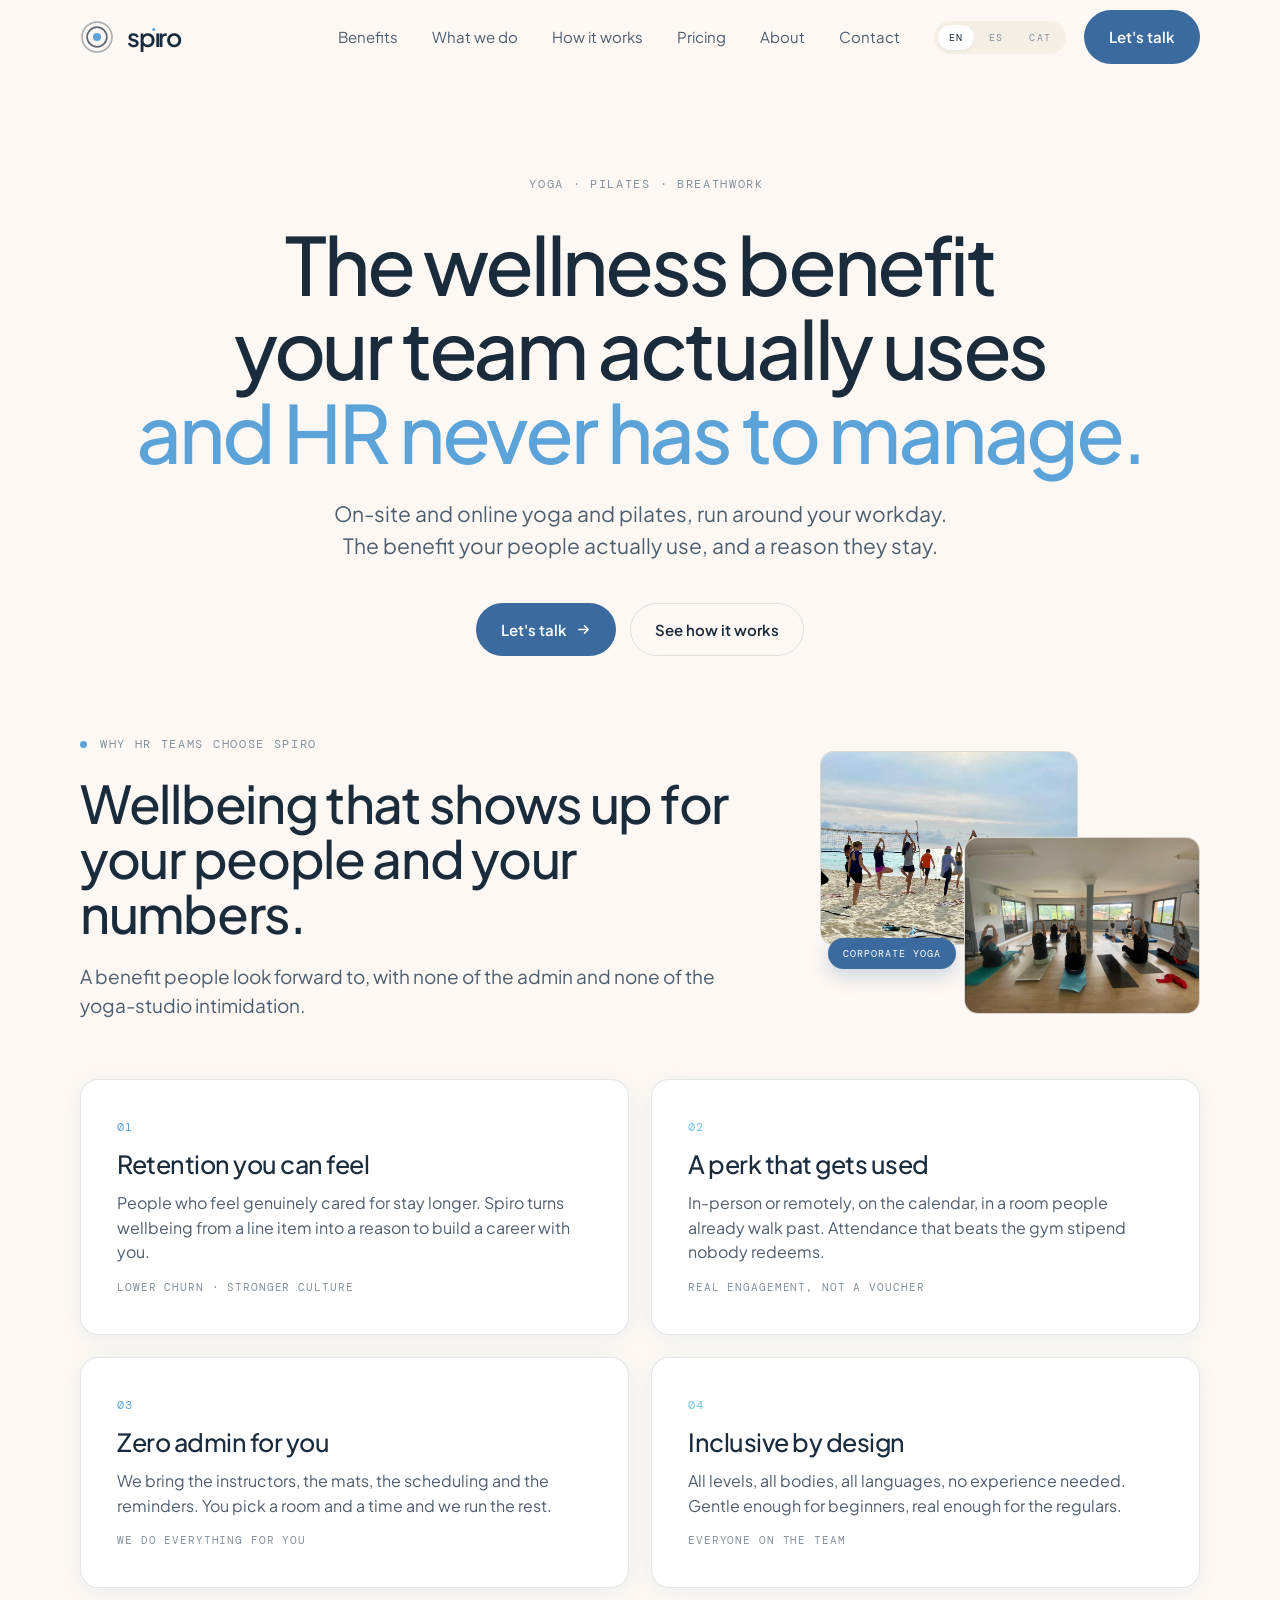
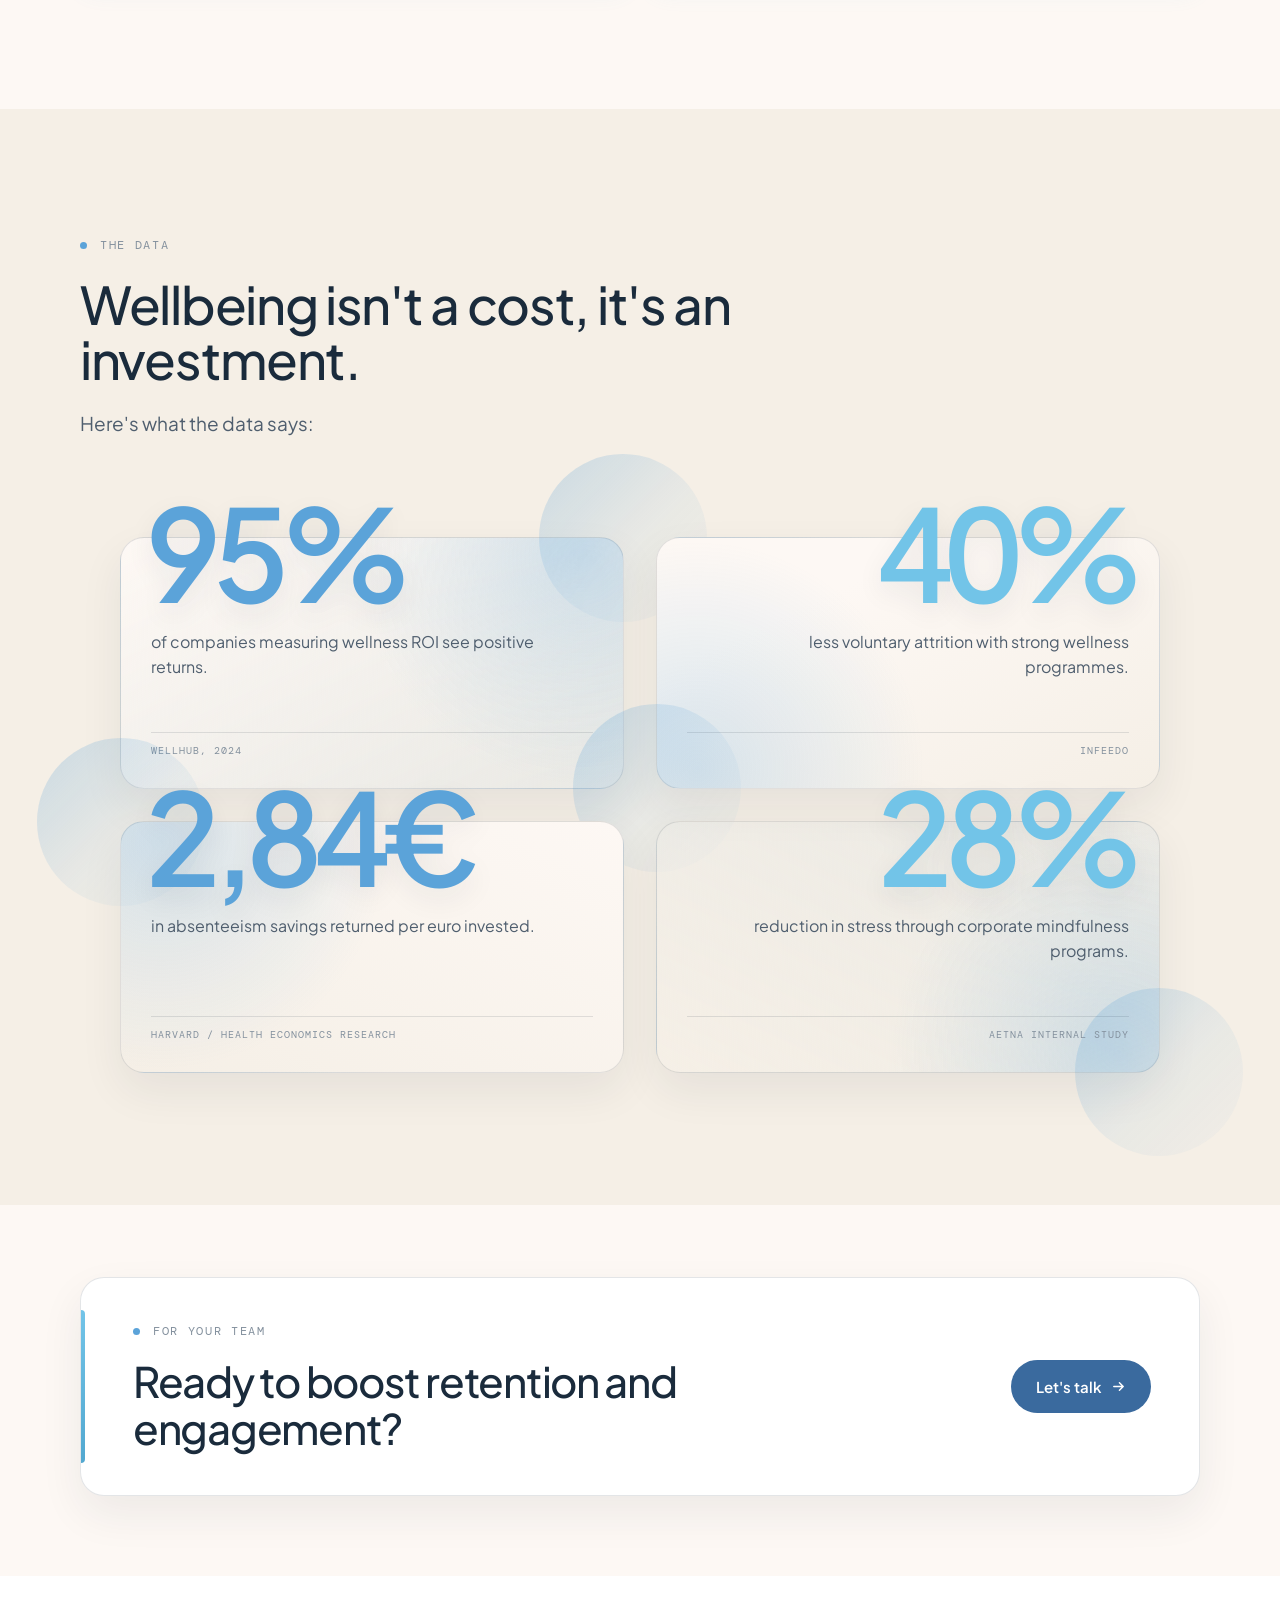
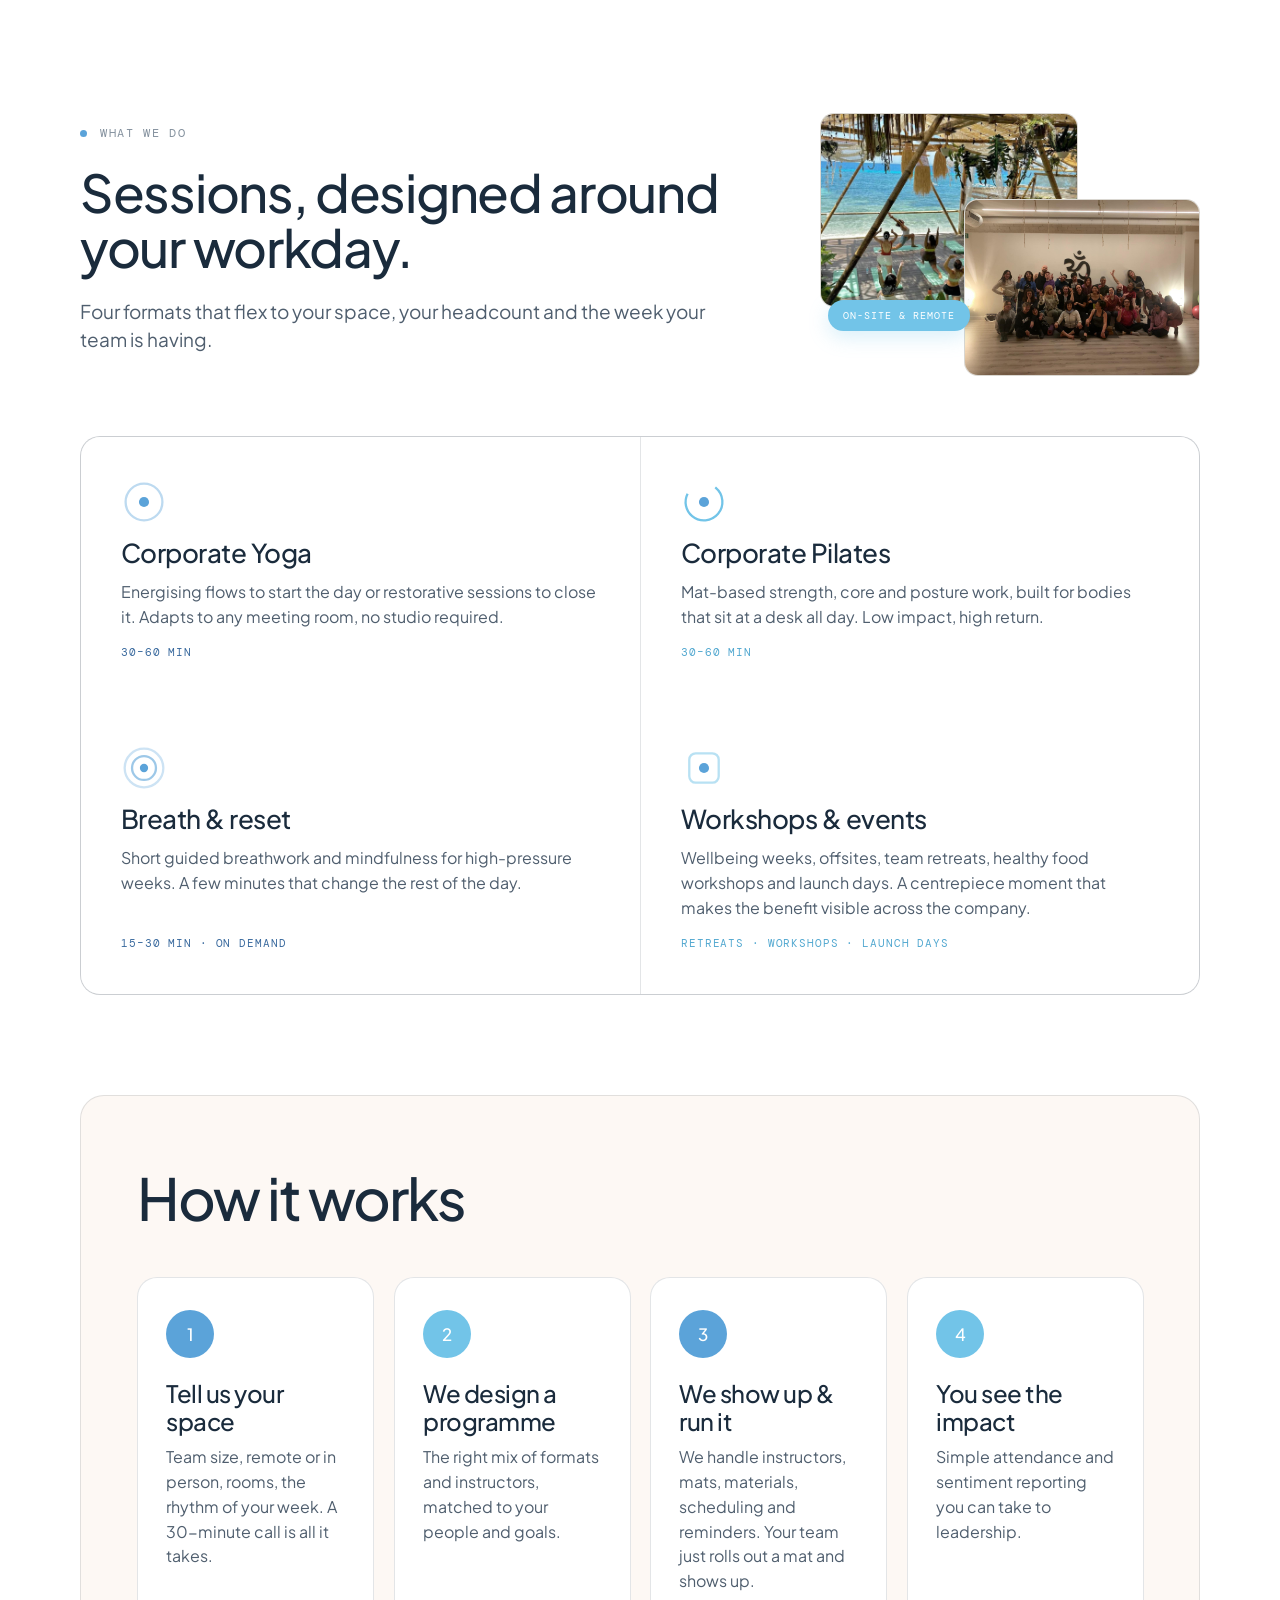
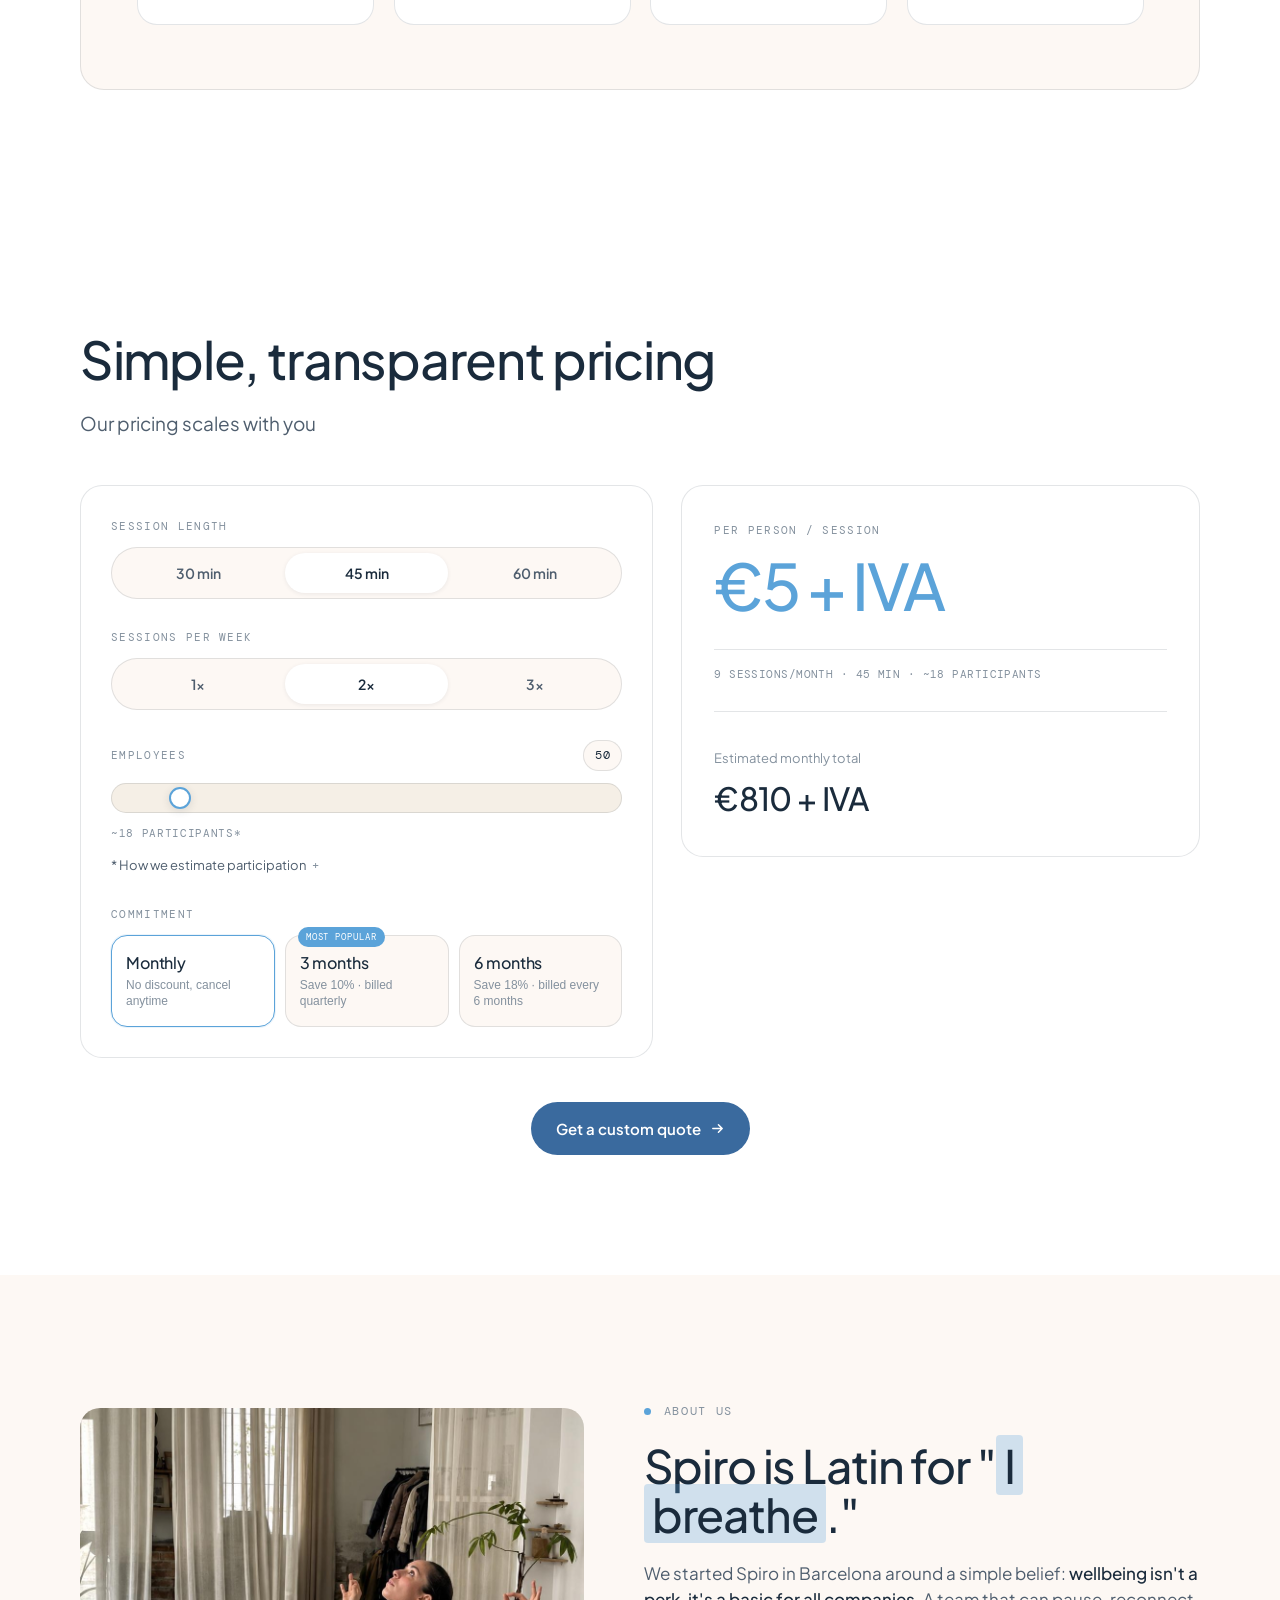
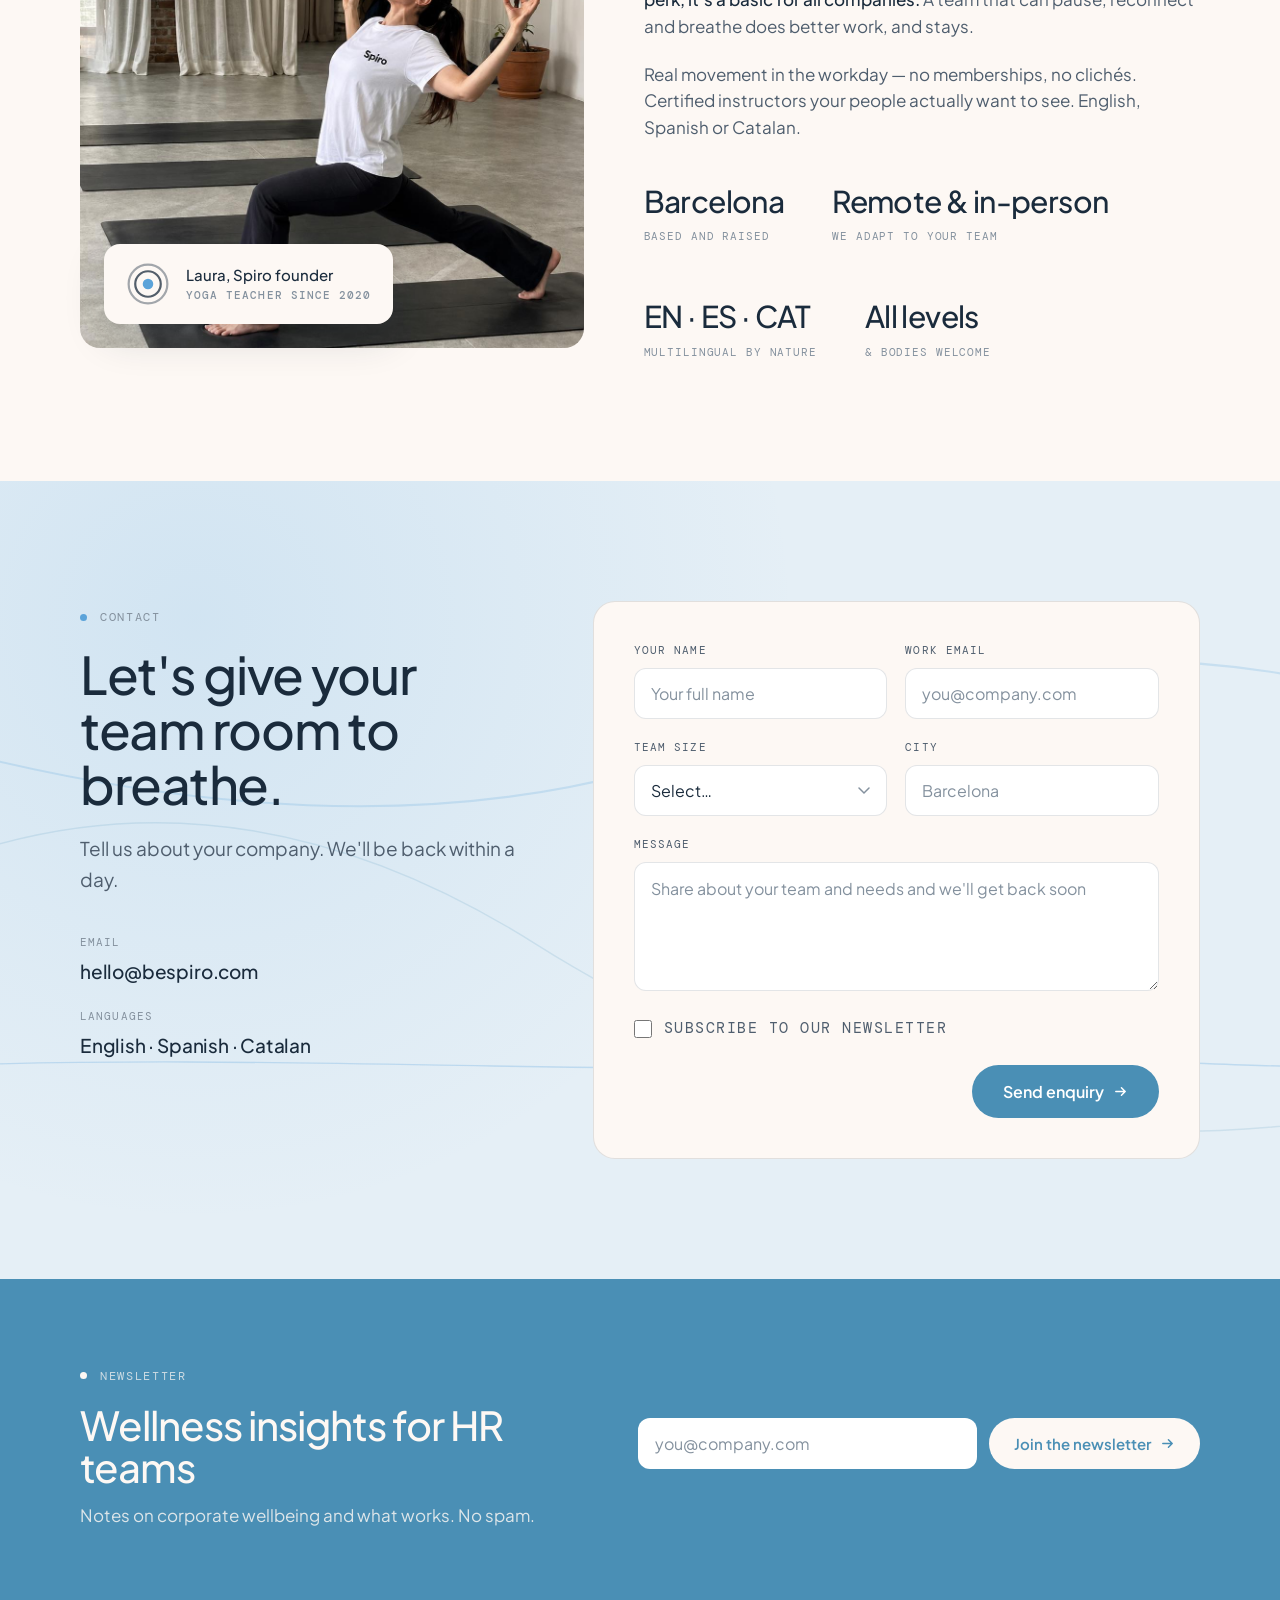
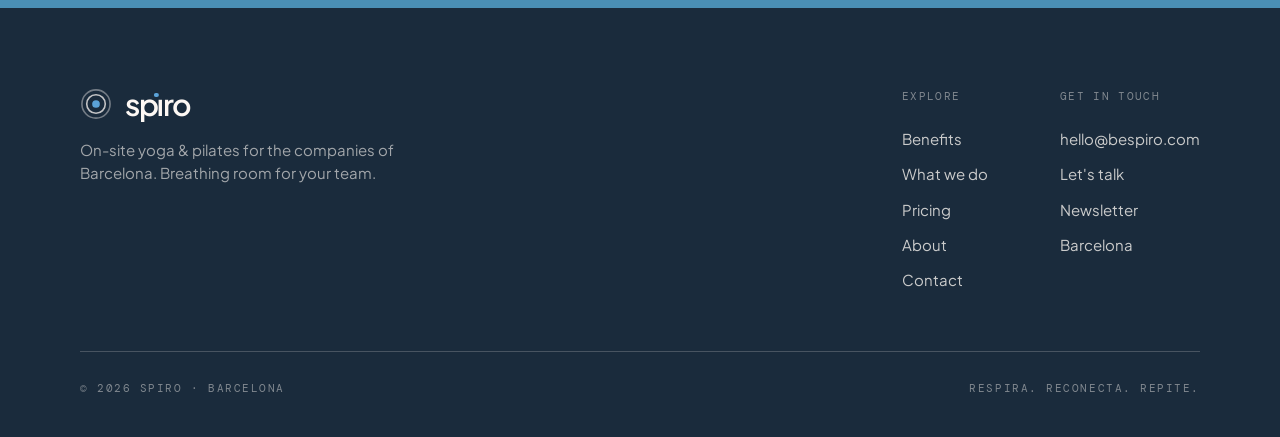
==== commit e42350ed: "Update exit popup to steel blue and shorten ES/CAT hero headers - Solid steel blue popup background " ====
--- a/index.html
+++ b/index.html
@@ -22,7 +22,7 @@
   <link rel="preconnect" href="https://fonts.googleapis.com">
   <link rel="preconnect" href="https://fonts.gstatic.com" crossorigin>
   <link href="https://fonts.googleapis.com/css2?family=Plus+Jakarta+Sans:wght@400;500;600;700&family=DM+Mono:wght@400;500&display=swap" rel="stylesheet">
-  <link rel="stylesheet" href="/css/styles.css?v=20260616g">
+  <link rel="stylesheet" href="/css/styles.css?v=20260616i">
   <script>
     (function () {
       var theme = new URLSearchParams(window.location.search).get('theme');
@@ -76,8 +76,8 @@
   <header class="hero" id="top">
     <div class="wrap hero-inner">
       <span class="hero-eyebrow mono"><span class="dotmk"></span><span data-i18n="hero.eyebrow">Yoga · pilates · breathwork</span></span>
-      <h1 data-i18n-html="hero.title"><span class="hero-line">The wellness benefit</span><span class="hero-line"><em>your team actually uses.</em></span></h1>
-      <p class="lead hero-lead" data-i18n="hero.subtitle">On-site and online corporate yoga and pilates, built around your workday.</p>
+      <h1 data-i18n-html="hero.title"><span class="hero-line">The wellness benefit</span><span class="hero-line">your team actually uses</span><span class="hero-line"><em>and HR never has to manage.</em></span></h1>
+      <p class="lead hero-lead" data-i18n-html="hero.subtitle"><span class="hero-subline">On-site and online yoga and pilates, run around your workday.</span><span class="hero-subline">The benefit your people actually use, and a reason they stay.</span></p>
       <div class="hero-cta">
         <a class="btn btn-primary btn-arrow" href="#contact">
           <span data-i18n="hero.ctaPrimary">Let's talk</span>
@@ -94,8 +94,8 @@
       <div class="sec-head-row">
         <div class="sec-head">
           <span class="eyebrow mono"><span class="dotmk"></span><span data-i18n="benefits.eyebrow">Why HR teams choose Spiro</span></span>
-          <h2 data-i18n="benefits.title">Wellbeing for your people and your numbers.</h2>
-          <p class="lead" data-i18n="benefits.desc">A benefit people actually use — zero admin, no studio intimidation.</p>
+          <h2 data-i18n="benefits.title">Wellbeing that shows up for your people and your numbers.</h2>
+          <p class="lead" data-i18n="benefits.desc">A benefit people look forward to, with none of the admin and none of the yoga-studio intimidation.</p>
         </div>
         <div class="photo-stack">
           <img
@@ -125,25 +125,25 @@
         <article class="ben">
           <div class="n">01</div>
           <h3 data-i18n="benefits.engagement.title">Retention you can feel</h3>
-          <p data-i18n="benefits.engagement.desc">People who feel cared for stay longer. Wellbeing becomes a reason to build a career with you.</p>
+          <p data-i18n="benefits.engagement.desc">People who feel genuinely cared for stay longer. Spiro turns wellbeing from a line item into a reason to build a career with you.</p>
           <div class="tail" data-i18n="benefits.engagement.tail">Lower churn · stronger culture</div>
         </article>
         <article class="ben">
           <div class="n">02</div>
           <h3 data-i18n="benefits.satisfaction.title">A perk that gets used</h3>
-          <p data-i18n="benefits.satisfaction.desc">On the calendar, in a room they already know. Real attendance, not a voucher.</p>
+          <p data-i18n="benefits.satisfaction.desc">In-person or remotely, on the calendar, in a room people already walk past. Attendance that beats the gym stipend nobody redeems.</p>
           <div class="tail" data-i18n="benefits.satisfaction.tail">Real engagement, not a voucher</div>
         </article>
         <article class="ben">
           <div class="n">03</div>
           <h3 data-i18n="benefits.hr.title">Zero admin for you</h3>
-          <p data-i18n="benefits.hr.desc">Instructors, mats, scheduling, reminders — we handle it. You pick the room and time.</p>
+          <p data-i18n="benefits.hr.desc">We bring the instructors, the mats, the scheduling and the reminders. You pick a room and a time and we run the rest.</p>
           <div class="tail" data-i18n="benefits.hr.tail">We do everything for you</div>
         </article>
         <article class="ben">
           <div class="n">04</div>
           <h3 data-i18n="benefits.productivity.title">Inclusive by design</h3>
-          <p data-i18n="benefits.productivity.desc">All levels, bodies and languages. Beginners welcome.</p>
+          <p data-i18n="benefits.productivity.desc">All levels, all bodies, all languages, no experience needed. Gentle enough for beginners, real enough for the regulars.</p>
           <div class="tail" data-i18n="benefits.productivity.tail">Everyone on the team</div>
         </article>
       </div>
@@ -157,7 +157,7 @@
       <div class="sec-head">
         <span class="eyebrow mono"><span class="dotmk"></span><span data-i18n="data.eyebrow">The data</span></span>
         <h2 data-i18n="data.title">Wellbeing isn't a cost, it's an investment.</h2>
-        <p class="lead" data-i18n="data.desc">What the numbers say.</p>
+        <p class="lead" data-i18n="data.desc">Here's what the data says:</p>
       </div>
       <div class="data-band">
         <div class="data-grid">
@@ -173,12 +173,12 @@
           </article>
           <article class="data-stat">
             <div class="data-num" data-i18n="data.stat3.num">2,84€</div>
-            <p data-i18n="data.stat3.desc">in absenteeism savings per euro invested.</p>
+            <p data-i18n="data.stat3.desc">in absenteeism savings returned per euro invested.</p>
             <cite class="data-source mono" data-i18n="data.stat3.source">Harvard / health economics research</cite>
           </article>
           <article class="data-stat">
             <div class="data-num" data-i18n="data.stat4.num">28%</div>
-            <p data-i18n="data.stat4.desc">less stress through corporate mindfulness programmes.</p>
+            <p data-i18n="data.stat4.desc">reduction in stress through corporate mindfulness programs.</p>
             <cite class="data-source mono" data-i18n="data.stat4.source">Aetna internal study</cite>
           </article>
         </div>
@@ -211,7 +211,7 @@
         <div class="sec-head">
           <span class="eyebrow mono"><span class="dotmk"></span><span data-i18n="whatWeDo.eyebrow">What we do</span></span>
           <h2 data-i18n="whatWeDo.title">Sessions, designed around your workday.</h2>
-          <p class="lead" data-i18n="whatWeDo.desc">Four formats for your space, headcount and schedule.</p>
+          <p class="lead" data-i18n="whatWeDo.desc">Four formats that flex to your space, your headcount and the week your team is having.</p>
         </div>
         <div class="photo-stack">
           <img
@@ -617,7 +617,7 @@
     </div>
   </div>
 
-  <script src="/js/i18n.js?v=20260616c"></script>
+  <script src="/js/i18n.js?v=20260616i"></script>
   <script src="/js/pricing.js?v=20260616"></script>
   <script src="/js/motion.js?v=20260616"></script>
   <script src="/js/main.js?v=20260616"></script>
--- a/css/styles.css
+++ b/css/styles.css
@@ -1833,9 +1833,6 @@
   position: absolute;
   inset: 0;
   pointer-events: none;
-  background:
-    radial-gradient(ellipse 120% 80% at 85% 15%, rgba(255, 255, 255, 0.42) 0%, transparent 55%),
-    radial-gradient(ellipse 90% 60% at 10% 90%, rgba(255, 255, 255, 0.28) 0%, transparent 50%);
 }
 
 .exit-popup-pattern::before,
@@ -1878,18 +1875,18 @@
   justify-content: center;
   width: 40px;
   height: 40px;
-  border: 1px solid rgba(var(--ink-rgb), 0.18);
+  border: 1px solid rgba(255, 255, 255, 0.45);
   border-radius: 50%;
-  background: rgba(255, 255, 255, 0.35);
-  color: var(--ink-70);
+  background: transparent;
+  color: rgba(var(--bone-rgb), 0.9);
   cursor: pointer;
   transition: color 0.15s, background 0.15s, border-color 0.15s;
 }
 
 .exit-popup-close:hover {
-  color: var(--ink);
-  background: rgba(255, 255, 255, 0.65);
-  border-color: rgba(var(--ink-rgb), 0.28);
+  color: var(--bone);
+  background: rgba(255, 255, 255, 0.12);
+  border-color: rgba(255, 255, 255, 0.7);
 }
 
 .exit-popup-close svg {
@@ -1901,30 +1898,30 @@
   display: inline-flex;
   align-items: center;
   gap: 12px;
-  color: var(--ink-70);
+  color: rgba(var(--bone-rgb), 0.92);
 }
 
 .exit-popup-eyebrow .mk {
   flex-shrink: 0;
-  color: var(--ink);
+  color: var(--bone);
 }
 
 .exit-popup-eyebrow .mk .dot {
-  fill: var(--band);
+  fill: var(--bone);
 }
 
 .exit-popup-panel h2 {
   font-size: clamp(28px, 4.6vw, 38px);
   margin-top: 20px;
   padding-right: 48px;
-  color: var(--ink);
+  color: var(--bone);
   line-height: 1.12;
   letter-spacing: -0.03em;
 }
 
 .exit-popup-desc {
   margin-top: 16px;
-  color: var(--ink-70);
+  color: rgba(var(--bone-rgb), 0.9);
   line-height: 1.55;
   max-width: 46ch;
 }
@@ -1990,7 +1987,7 @@
 .exit-popup-done {
   margin: 12px 0 0;
   font-size: 15px;
-  color: var(--ink-70);
+  color: rgba(var(--bone-rgb), 0.9);
   line-height: 1.5;
 }
 
@@ -2010,7 +2007,7 @@
   margin-top: 18px;
   font-size: 13px;
   line-height: 1.45;
-  color: var(--ink-40);
+  color: rgba(var(--bone-rgb), 0.72);
 }
 
 .exit-popup-disclaimer svg {
@@ -2031,7 +2028,7 @@
   font-size: 14px;
   line-height: 1.5;
   text-align: center;
-  color: var(--ink-40);
+  color: rgba(var(--bone-rgb), 0.72);
   cursor: pointer;
   transition: color 0.15s;
 }
@@ -2042,7 +2039,7 @@
 }
 
 .exit-popup-dismiss:hover {
-  color: var(--ink-70);
+  color: var(--bone);
 }
 
 body.exit-popup-open {
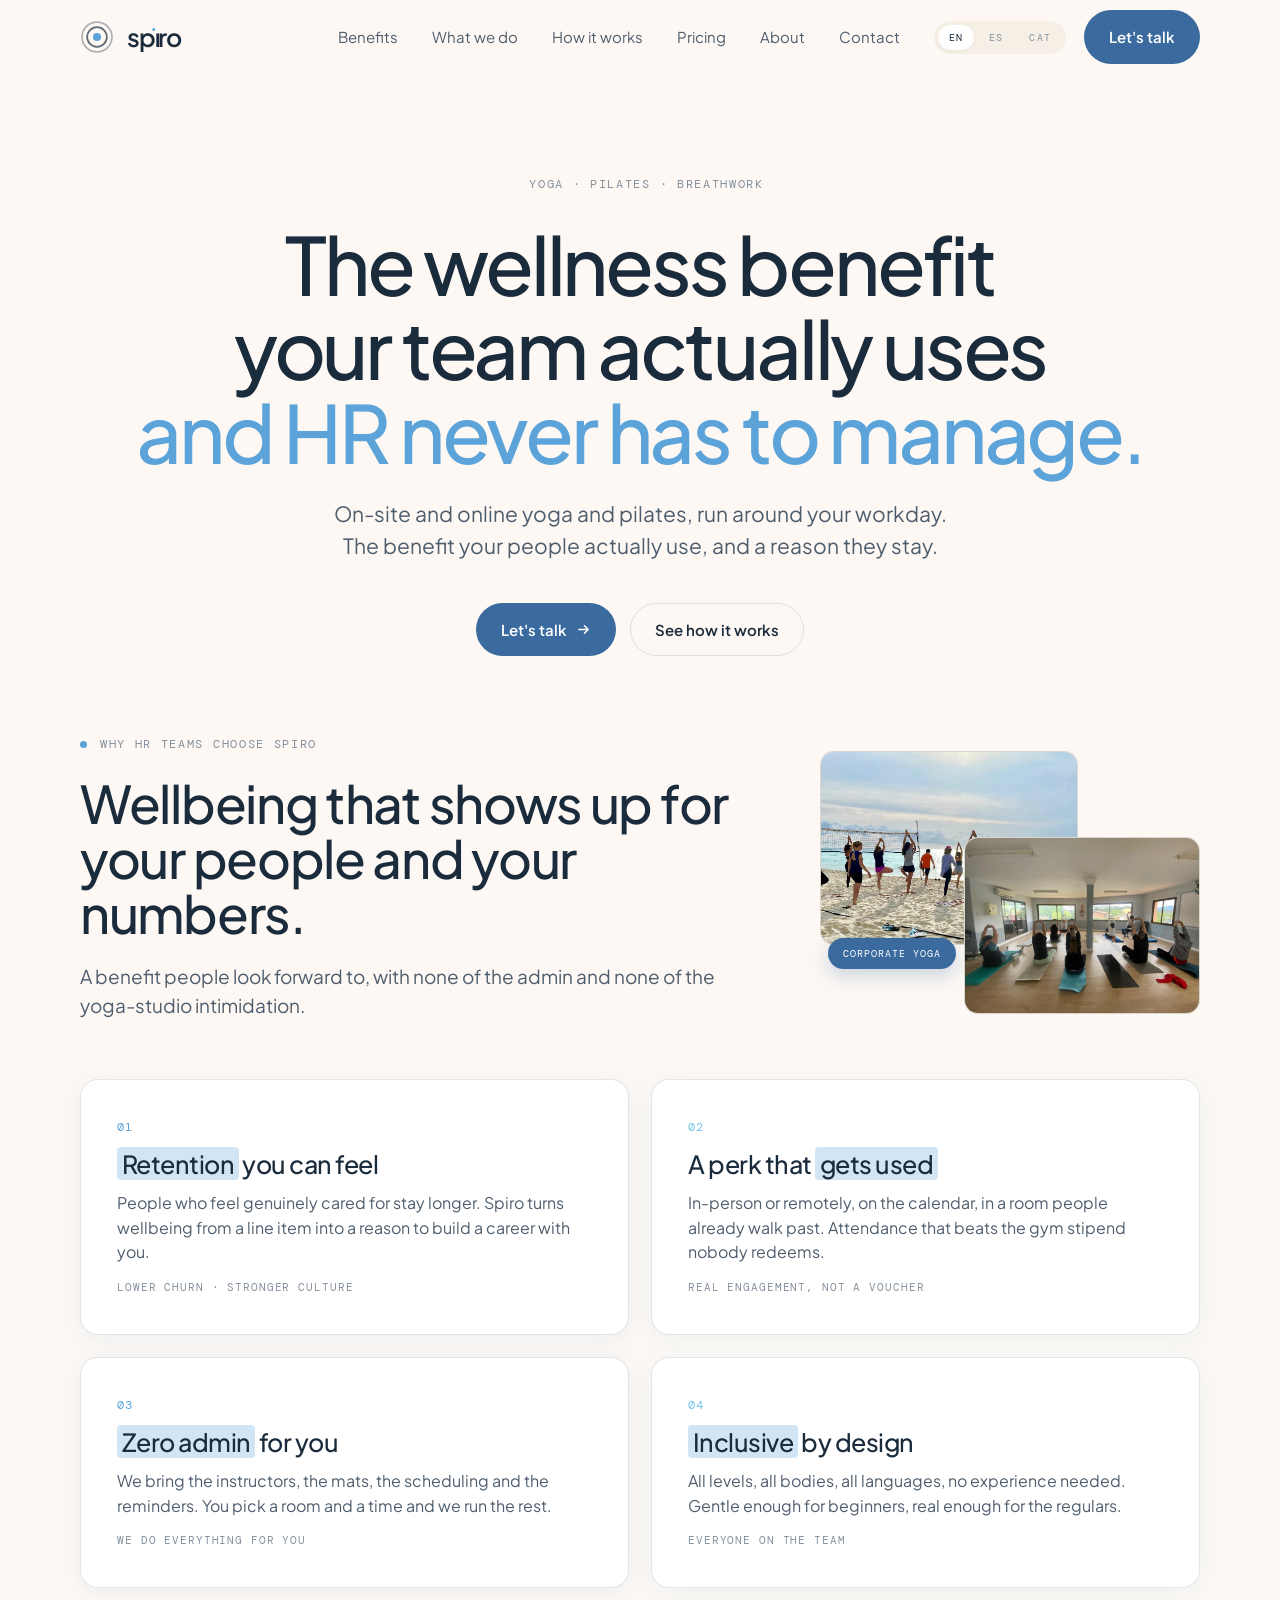
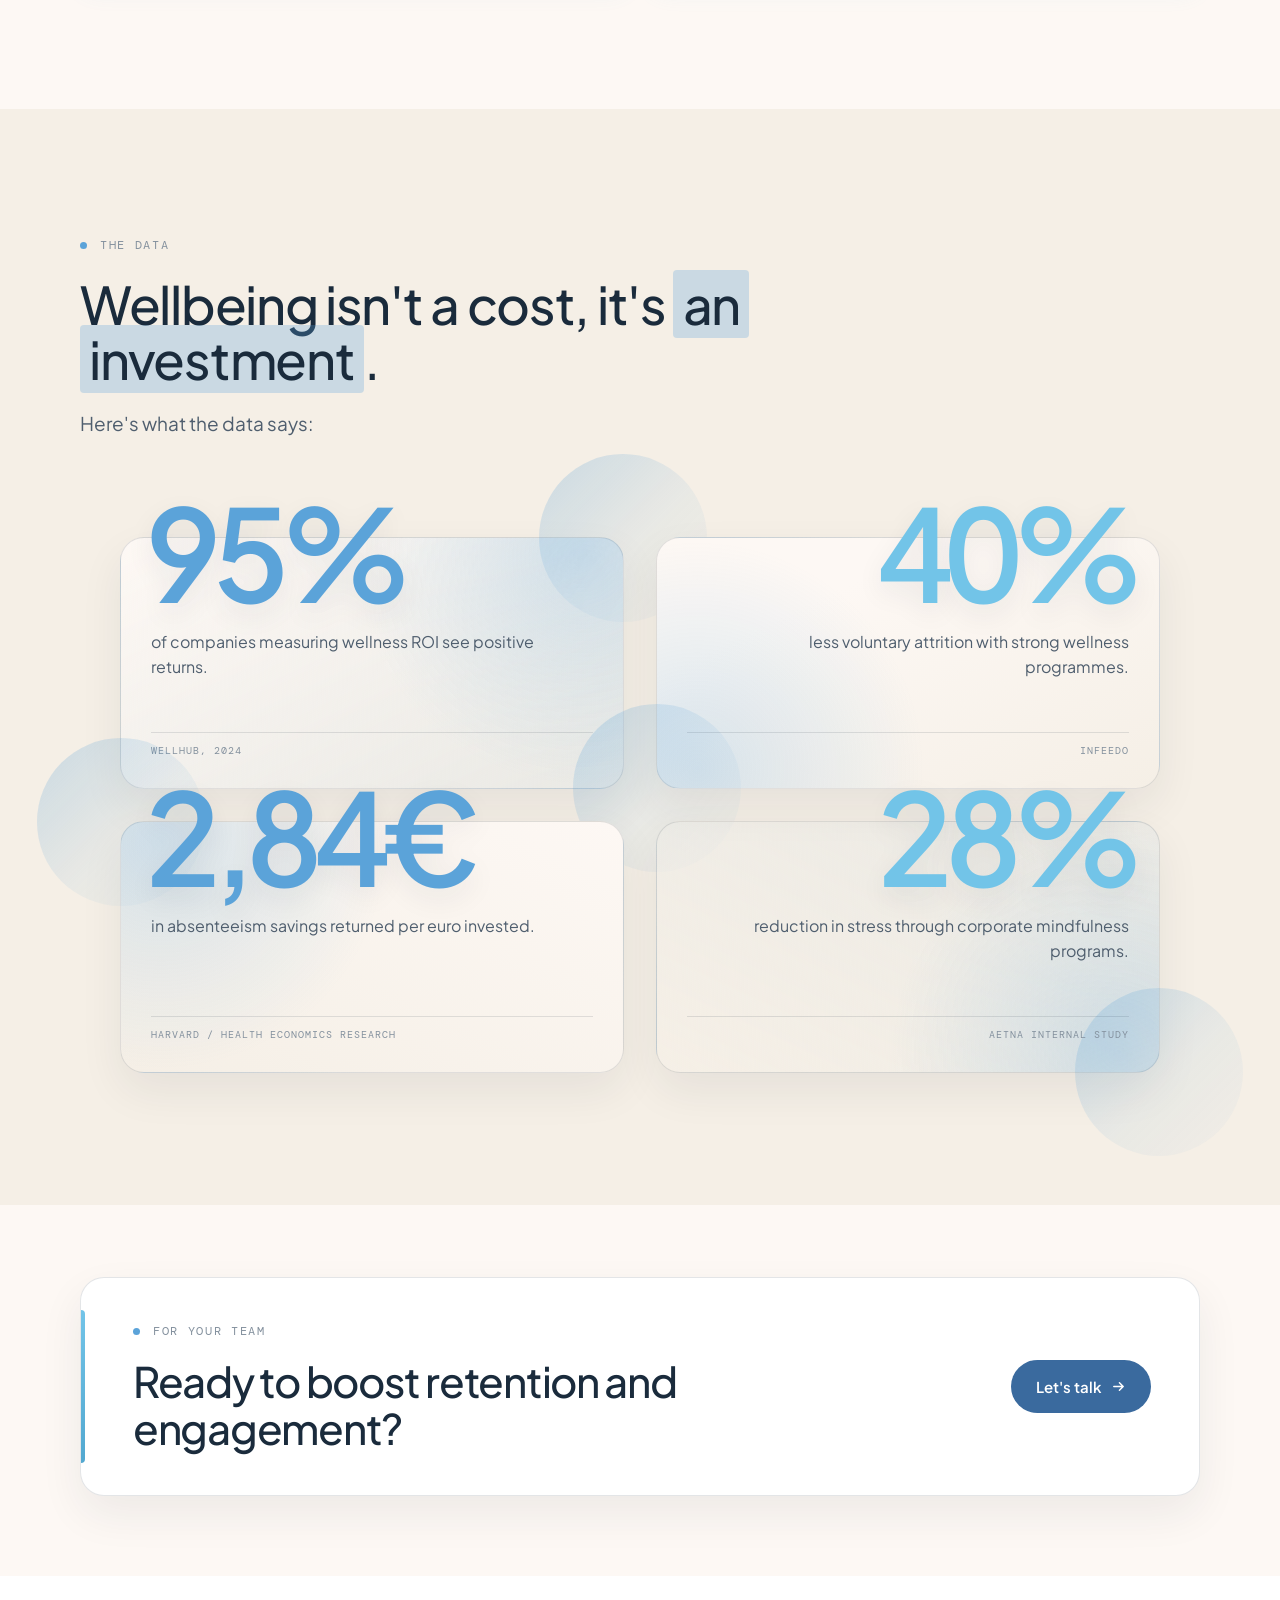
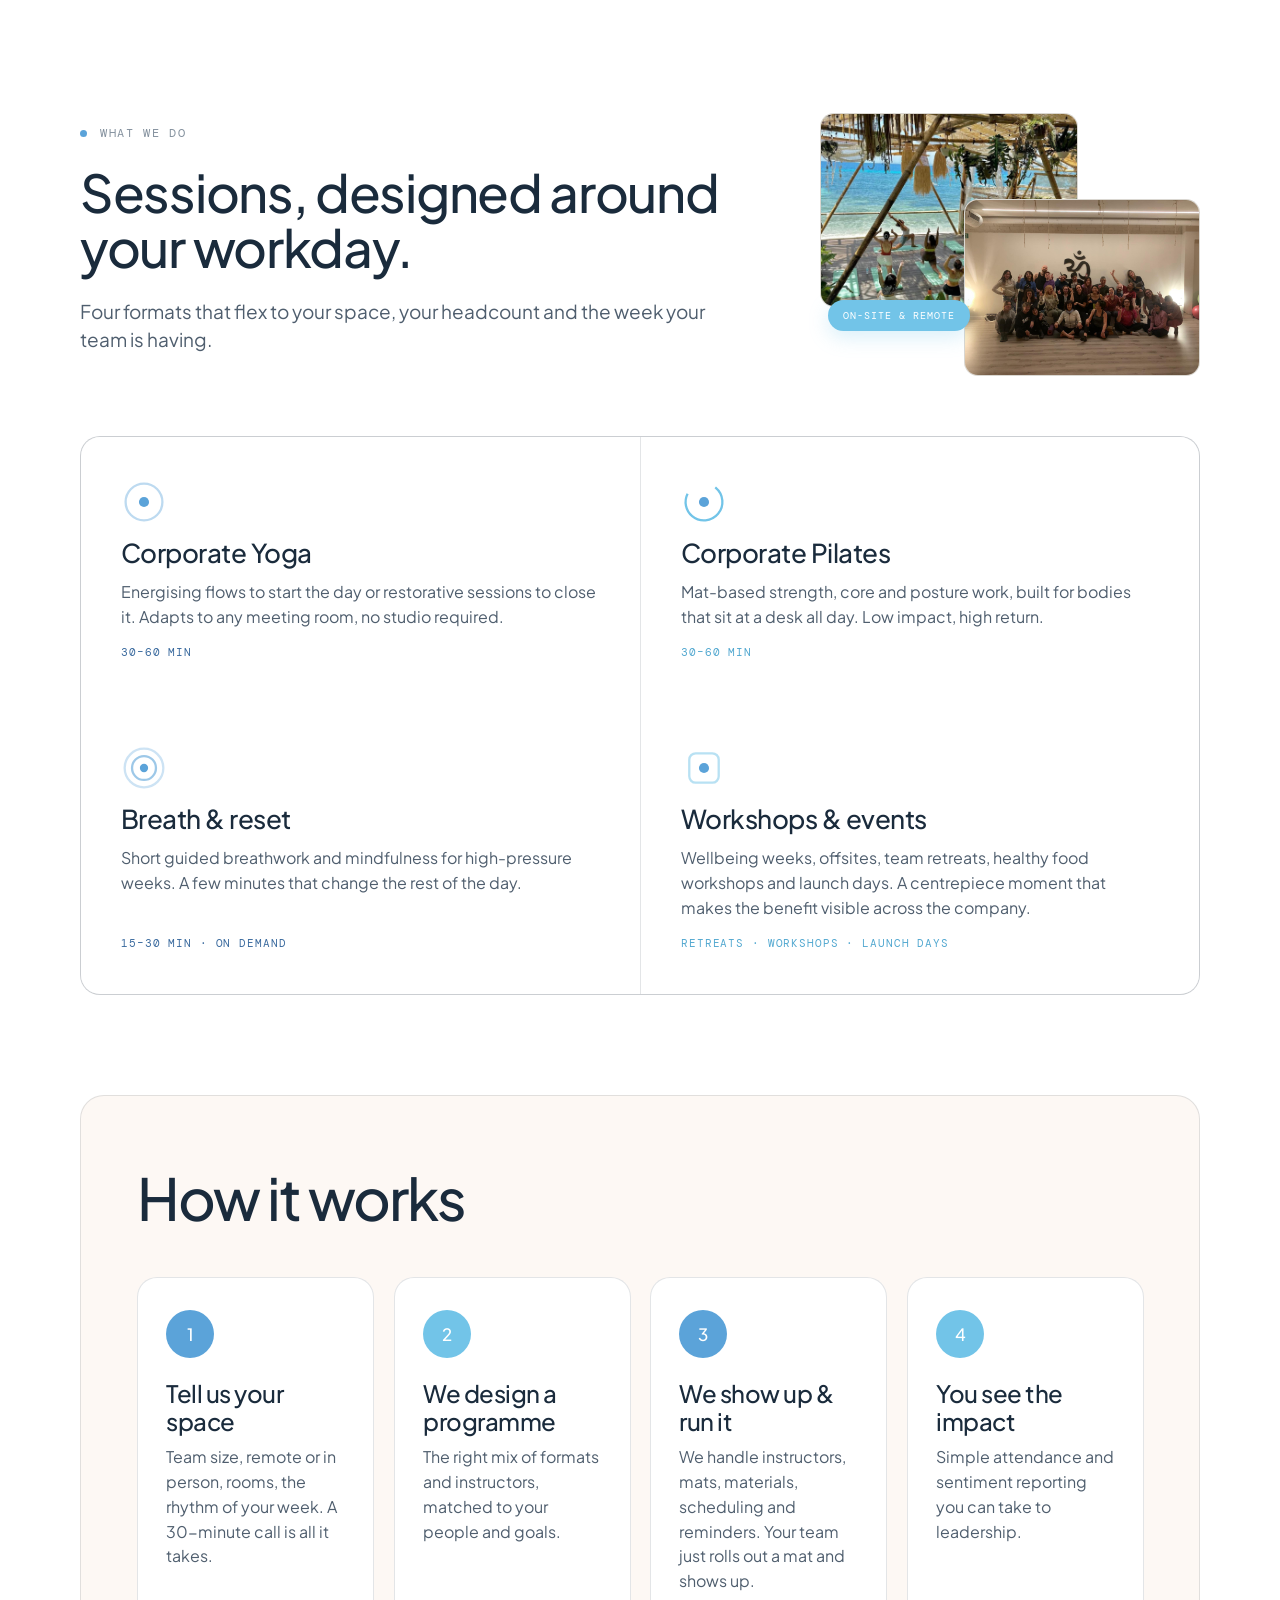
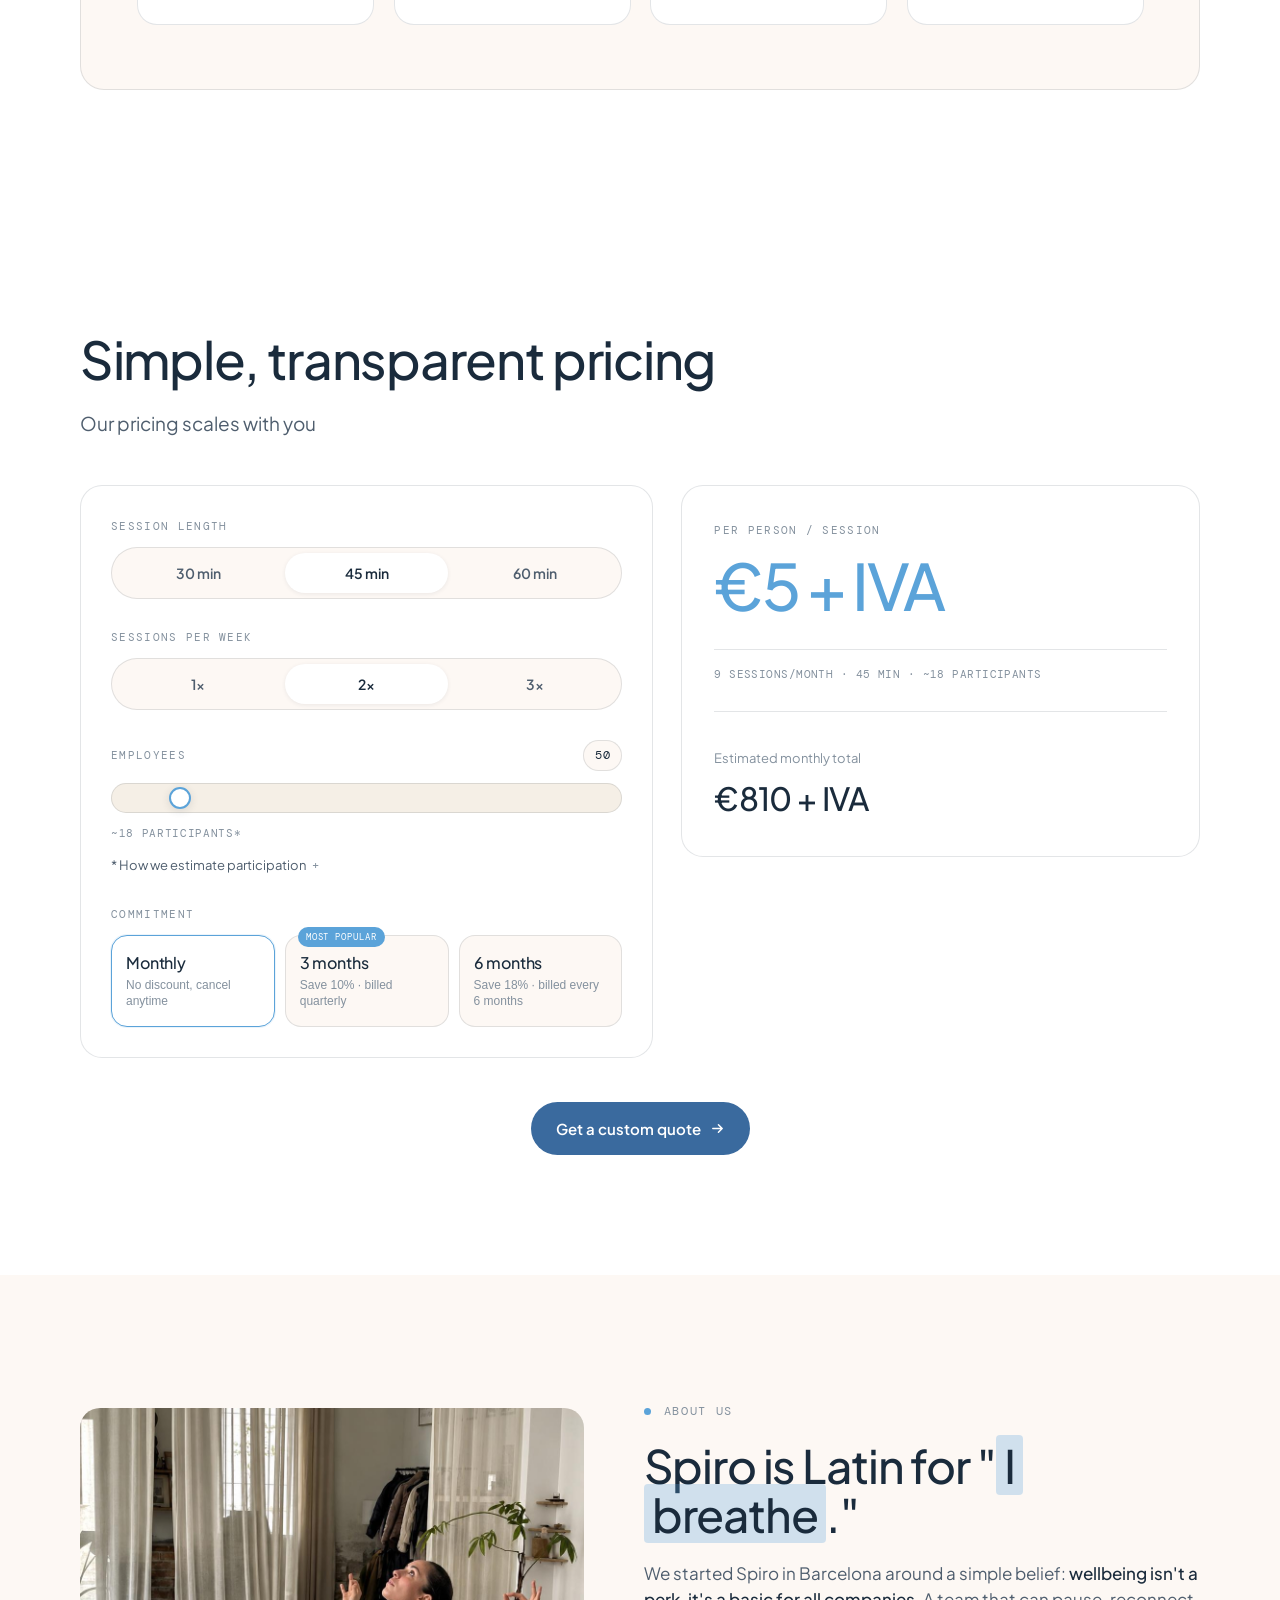
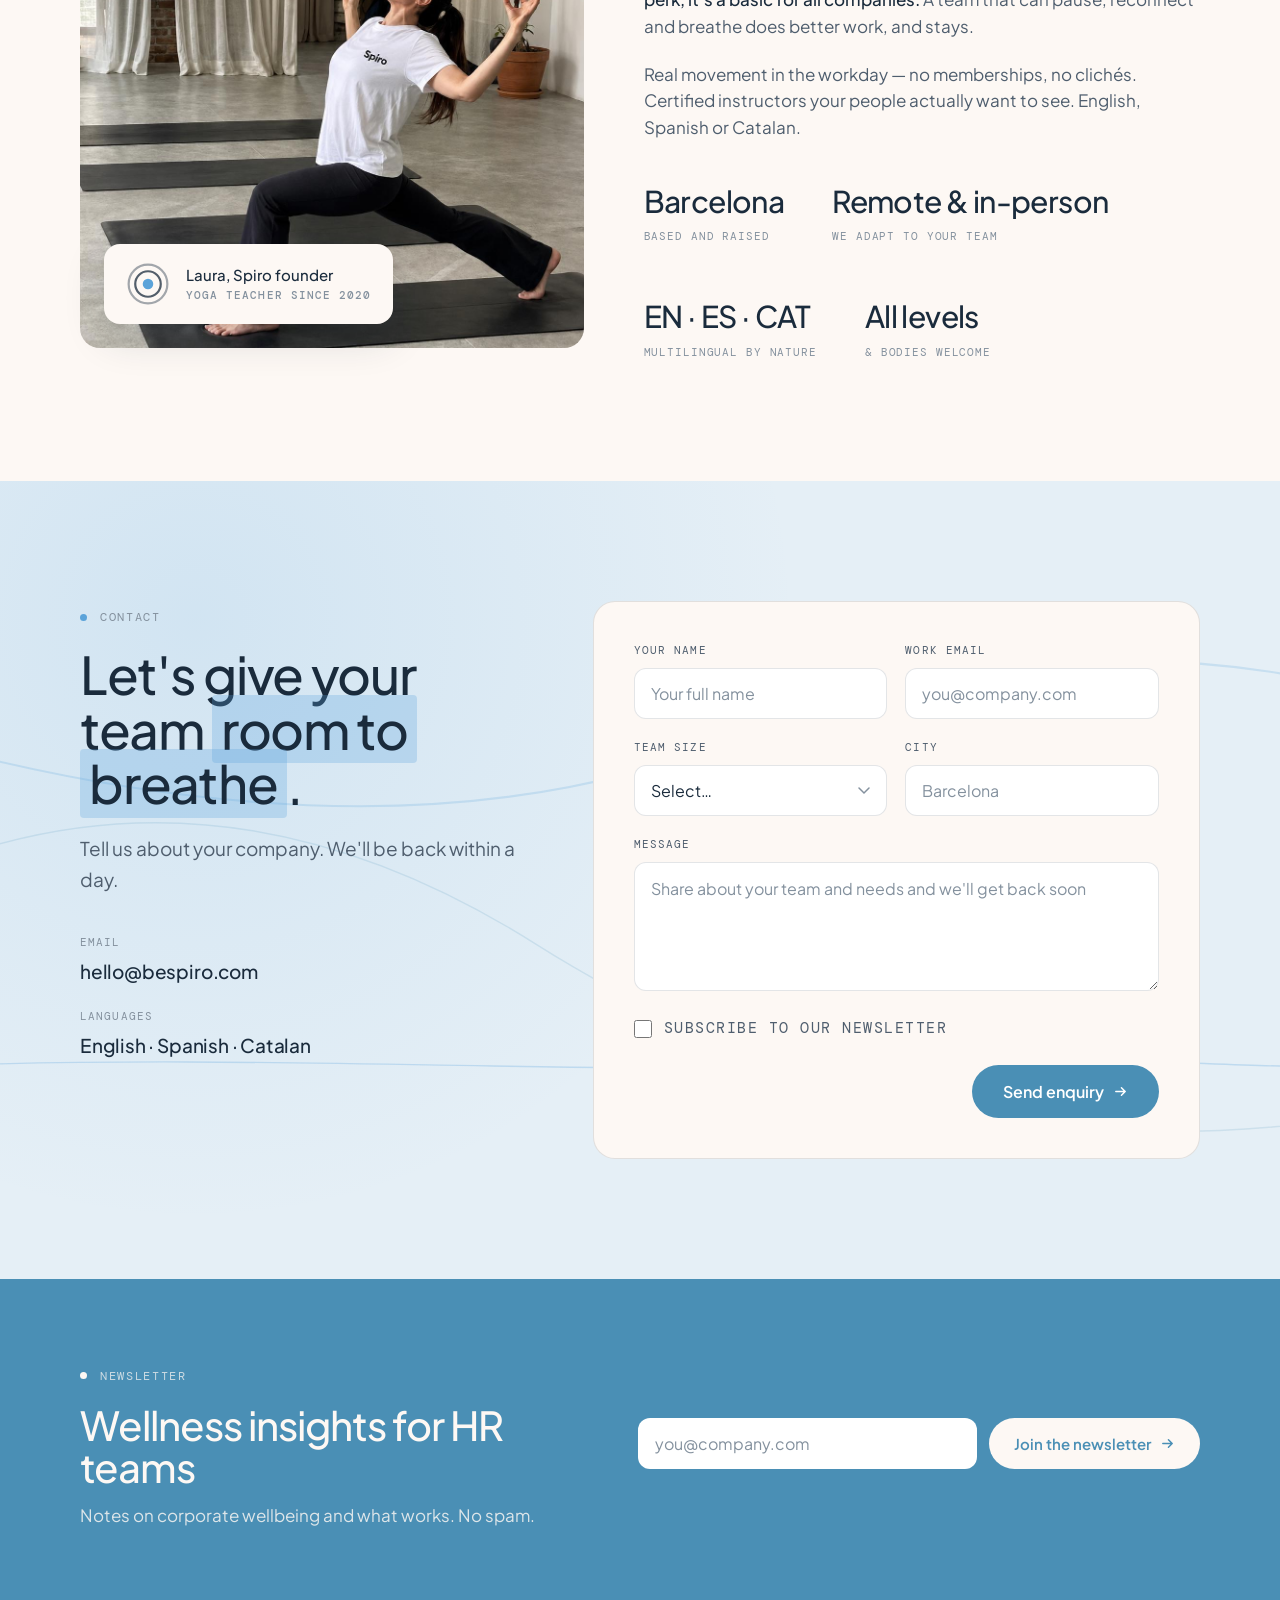
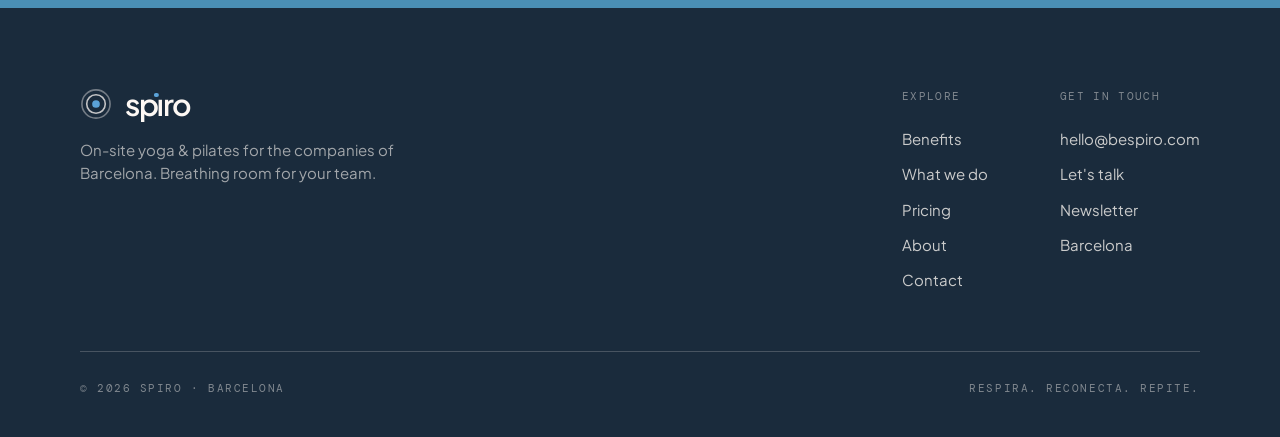
==== commit 371086c7: "Apply blue highlight consistently across benefit titles - Make .title-hl a reusable global class - H" ====
--- a/index.html
+++ b/index.html
@@ -22,7 +22,7 @@
   <link rel="preconnect" href="https://fonts.googleapis.com">
   <link rel="preconnect" href="https://fonts.gstatic.com" crossorigin>
   <link href="https://fonts.googleapis.com/css2?family=Plus+Jakarta+Sans:wght@400;500;600;700&family=DM+Mono:wght@400;500&display=swap" rel="stylesheet">
-  <link rel="stylesheet" href="/css/styles.css?v=20260616i">
+  <link rel="stylesheet" href="/css/styles.css?v=20260616j">
   <script>
     (function () {
       var theme = new URLSearchParams(window.location.search).get('theme');
@@ -124,25 +124,25 @@
       <div class="ben-grid">
         <article class="ben">
           <div class="n">01</div>
-          <h3 data-i18n="benefits.engagement.title">Retention you can feel</h3>
+          <h3 data-i18n-html="benefits.engagement.title"><span class="title-hl">Retention</span> you can feel</h3>
           <p data-i18n="benefits.engagement.desc">People who feel genuinely cared for stay longer. Spiro turns wellbeing from a line item into a reason to build a career with you.</p>
           <div class="tail" data-i18n="benefits.engagement.tail">Lower churn · stronger culture</div>
         </article>
         <article class="ben">
           <div class="n">02</div>
-          <h3 data-i18n="benefits.satisfaction.title">A perk that gets used</h3>
+          <h3 data-i18n-html="benefits.satisfaction.title">A perk that <span class="title-hl">gets used</span></h3>
           <p data-i18n="benefits.satisfaction.desc">In-person or remotely, on the calendar, in a room people already walk past. Attendance that beats the gym stipend nobody redeems.</p>
           <div class="tail" data-i18n="benefits.satisfaction.tail">Real engagement, not a voucher</div>
         </article>
         <article class="ben">
           <div class="n">03</div>
-          <h3 data-i18n="benefits.hr.title">Zero admin for you</h3>
+          <h3 data-i18n-html="benefits.hr.title"><span class="title-hl">Zero admin</span> for you</h3>
           <p data-i18n="benefits.hr.desc">We bring the instructors, the mats, the scheduling and the reminders. You pick a room and a time and we run the rest.</p>
           <div class="tail" data-i18n="benefits.hr.tail">We do everything for you</div>
         </article>
         <article class="ben">
           <div class="n">04</div>
-          <h3 data-i18n="benefits.productivity.title">Inclusive by design</h3>
+          <h3 data-i18n-html="benefits.productivity.title"><span class="title-hl">Inclusive</span> by design</h3>
           <p data-i18n="benefits.productivity.desc">All levels, all bodies, all languages, no experience needed. Gentle enough for beginners, real enough for the regulars.</p>
           <div class="tail" data-i18n="benefits.productivity.tail">Everyone on the team</div>
         </article>
@@ -156,7 +156,7 @@
     <div class="wrap">
       <div class="sec-head">
         <span class="eyebrow mono"><span class="dotmk"></span><span data-i18n="data.eyebrow">The data</span></span>
-        <h2 data-i18n="data.title">Wellbeing isn't a cost, it's an investment.</h2>
+        <h2 data-i18n-html="data.title">Wellbeing isn't a cost, it's <span class="title-hl">an investment</span>.</h2>
         <p class="lead" data-i18n="data.desc">Here's what the data says:</p>
       </div>
       <div class="data-band">
@@ -440,7 +440,7 @@
     <div class="wrap contact-grid">
       <div class="contact-info-block">
         <span class="eyebrow mono"><span class="dotmk"></span><span data-i18n="connect.eyebrow">Contact</span></span>
-        <h2 data-i18n="connect.title">Let's give your team room to breathe.</h2>
+        <h2 data-i18n-html="connect.title">Let's give your team <span class="title-hl">room to breathe</span>.</h2>
         <p class="lead" data-i18n="connect.desc">Tell us about your company. We'll be back within a day.</p>
         <div class="contact-info">
           <div class="ci-item">
@@ -617,7 +617,7 @@
     </div>
   </div>
 
-  <script src="/js/i18n.js?v=20260616i"></script>
+  <script src="/js/i18n.js?v=20260616k"></script>
   <script src="/js/pricing.js?v=20260616"></script>
   <script src="/js/motion.js?v=20260616"></script>
   <script src="/js/main.js?v=20260616"></script>
--- a/css/styles.css
+++ b/css/styles.css
@@ -1462,7 +1462,7 @@
   margin-top: 20px;
 }
 
-.about-copy h2 .title-hl {
+.title-hl {
   background: rgba(var(--accent-rgb), 0.28);
   color: inherit;
   padding: 0.02em 0.18em;
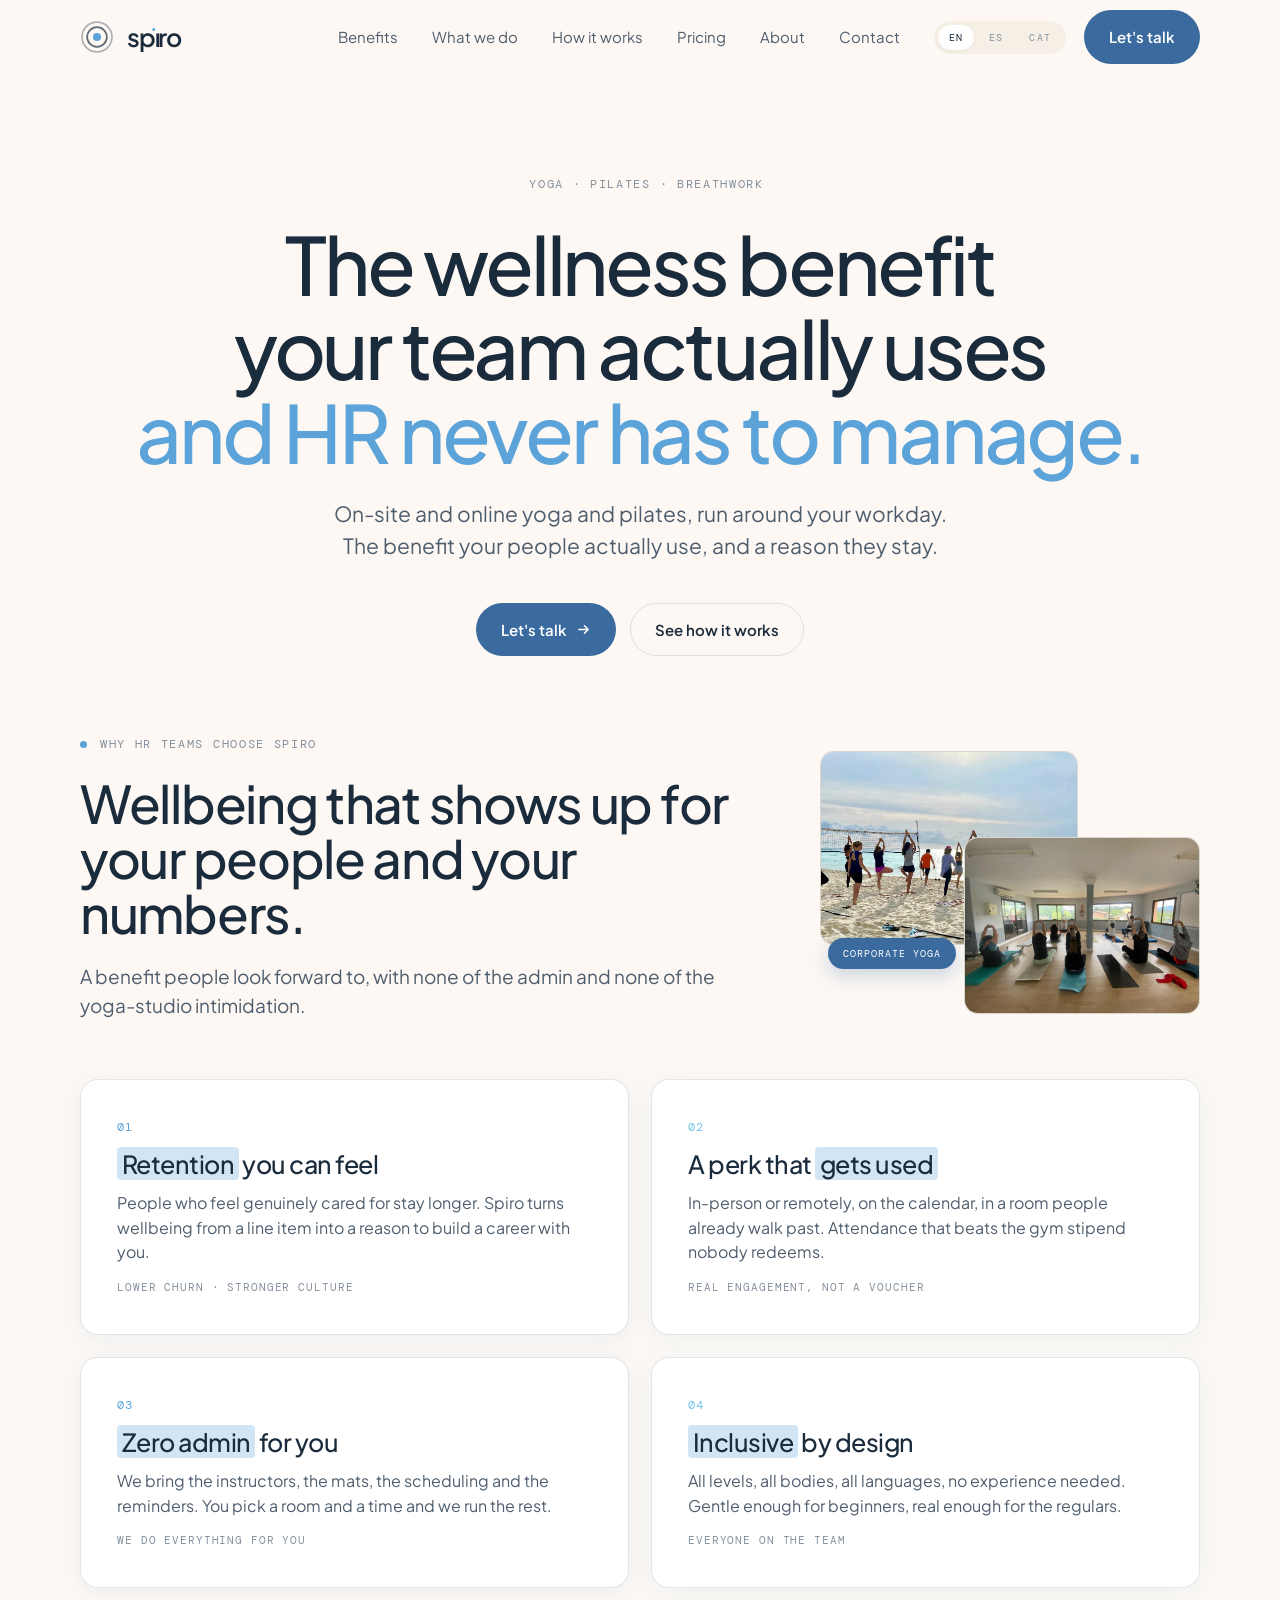
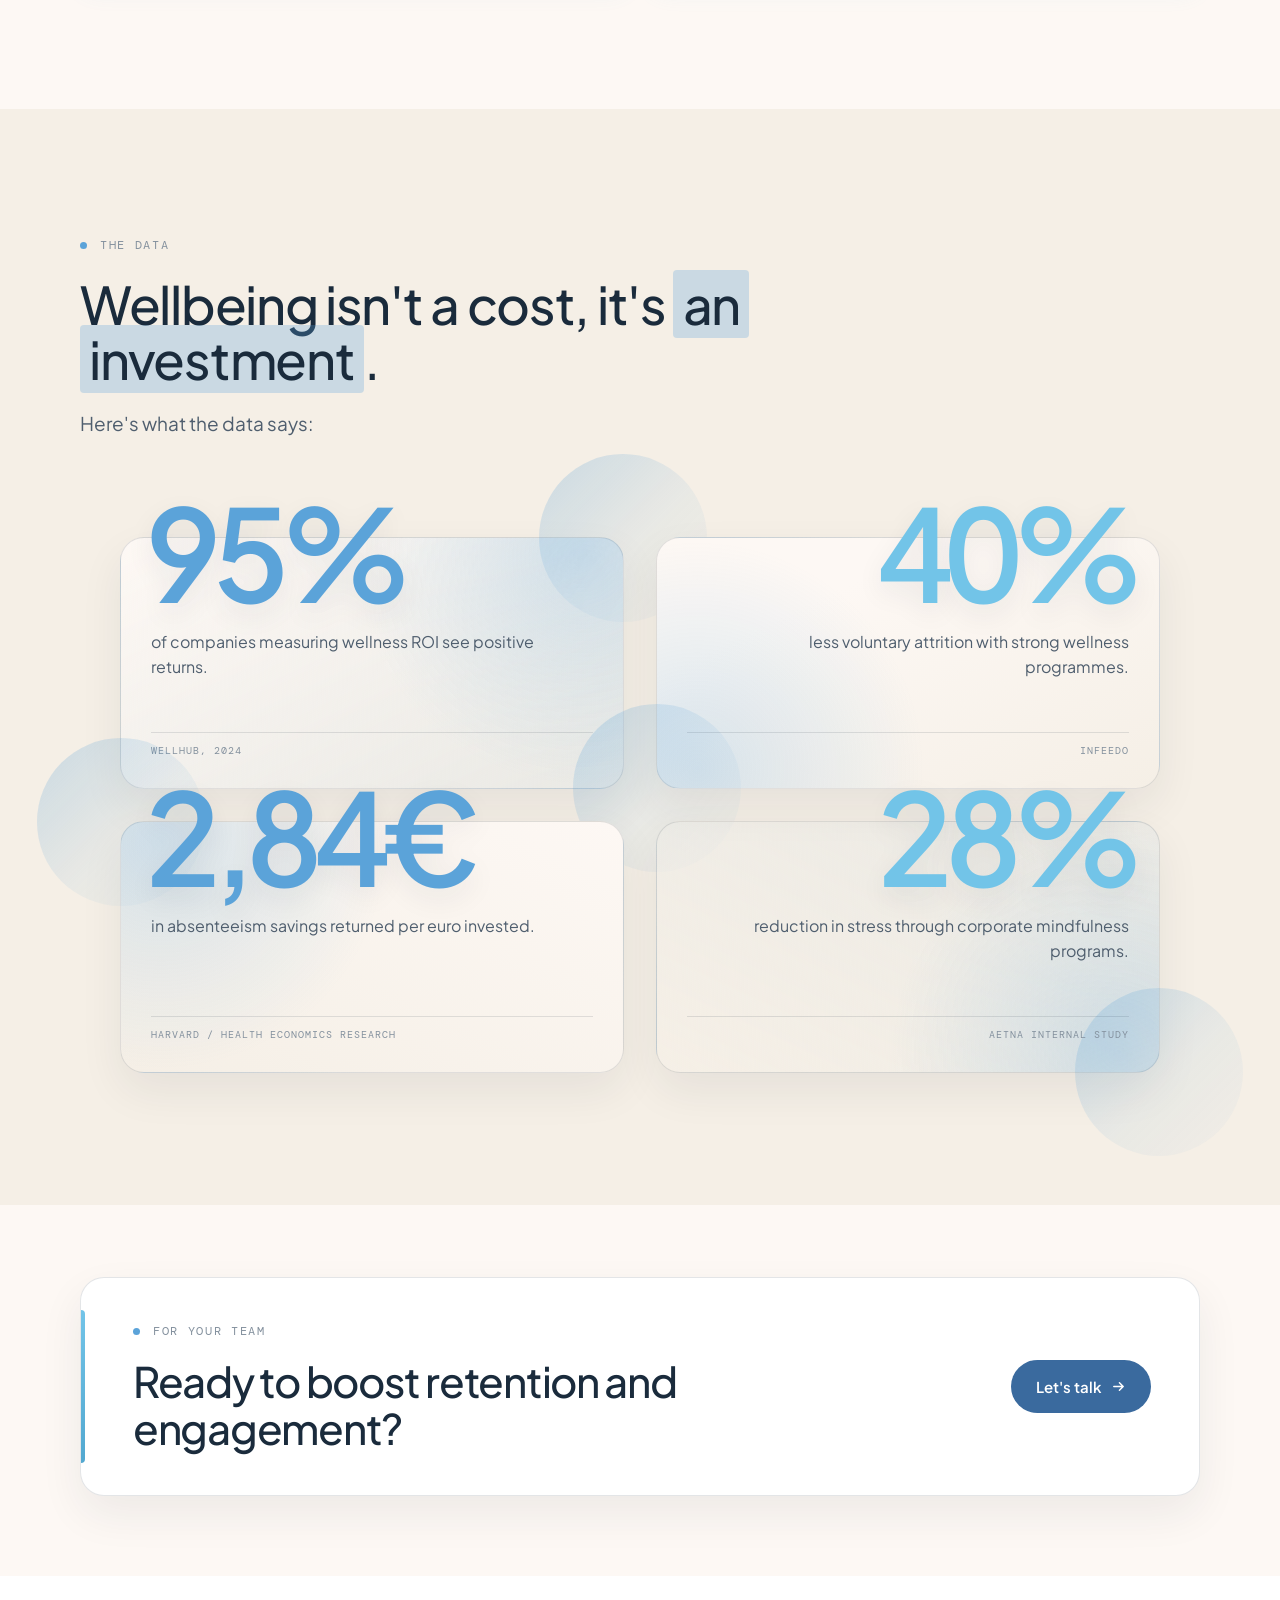
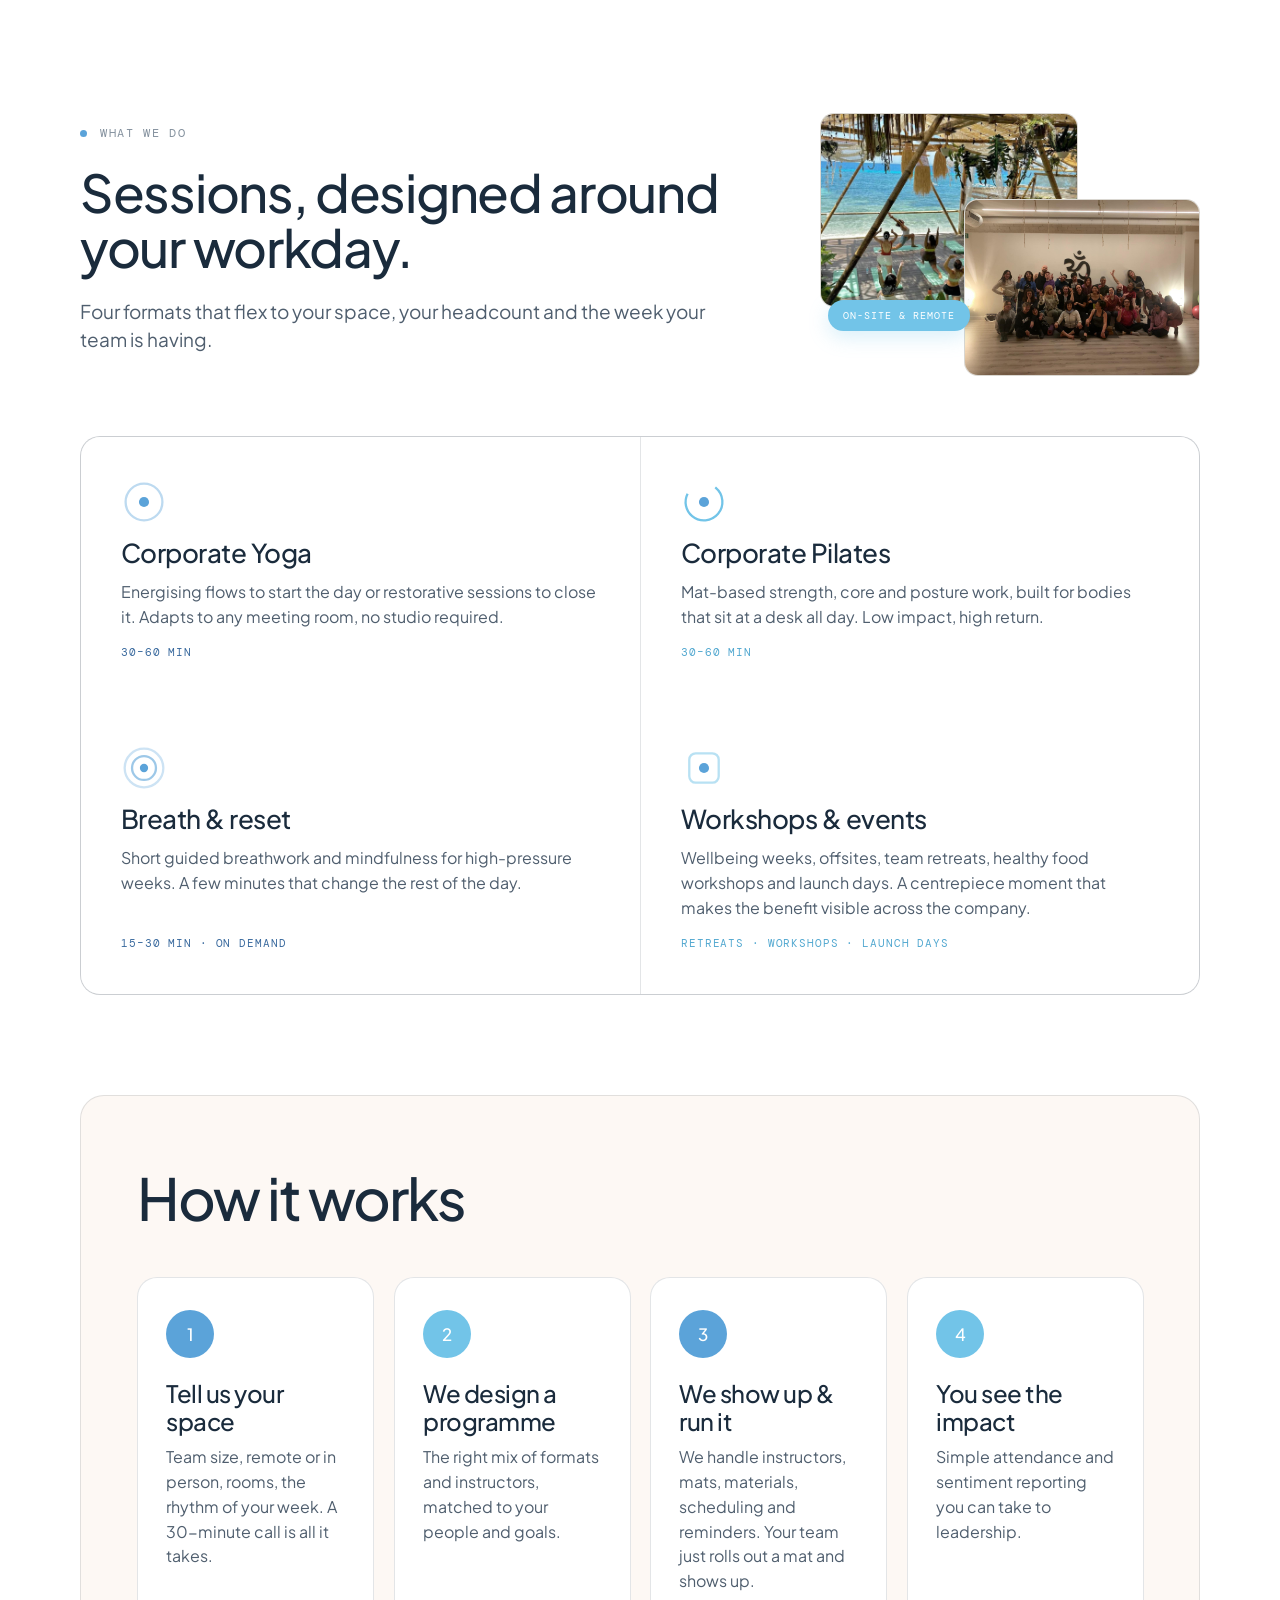
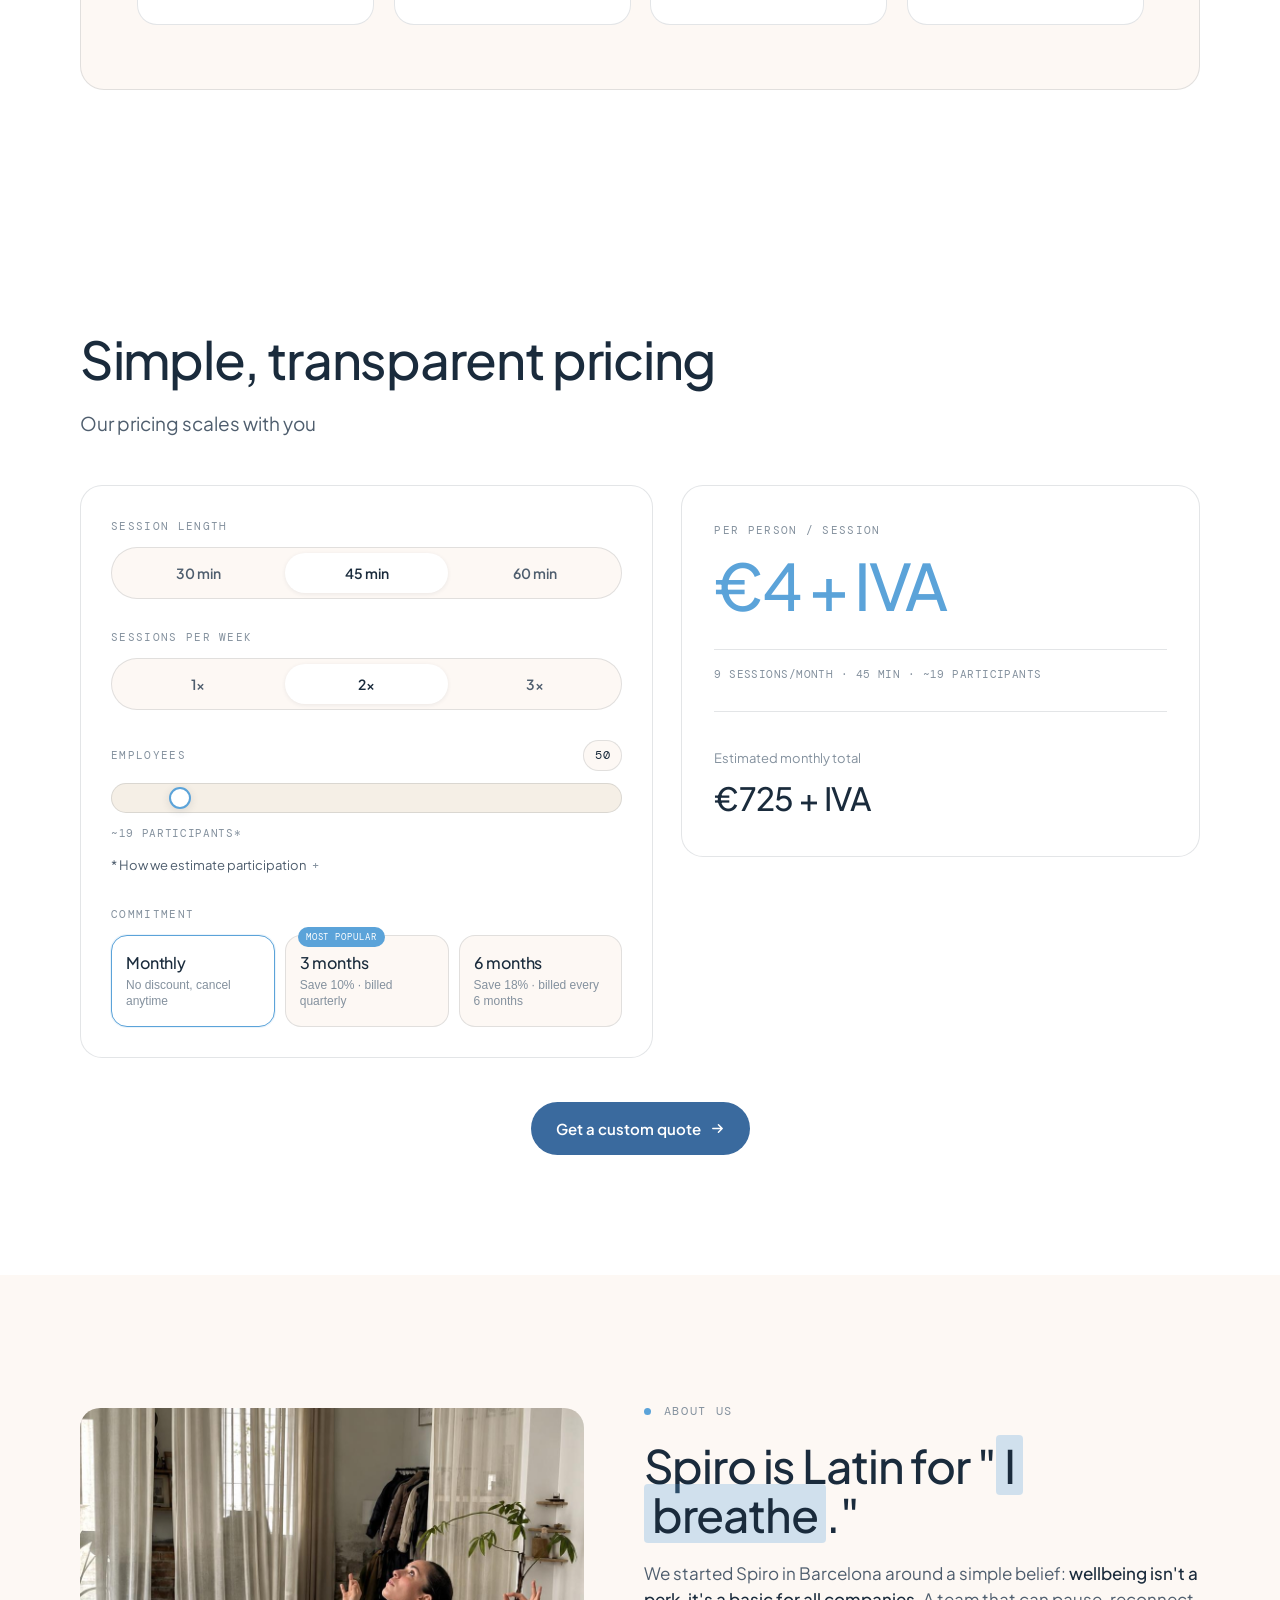
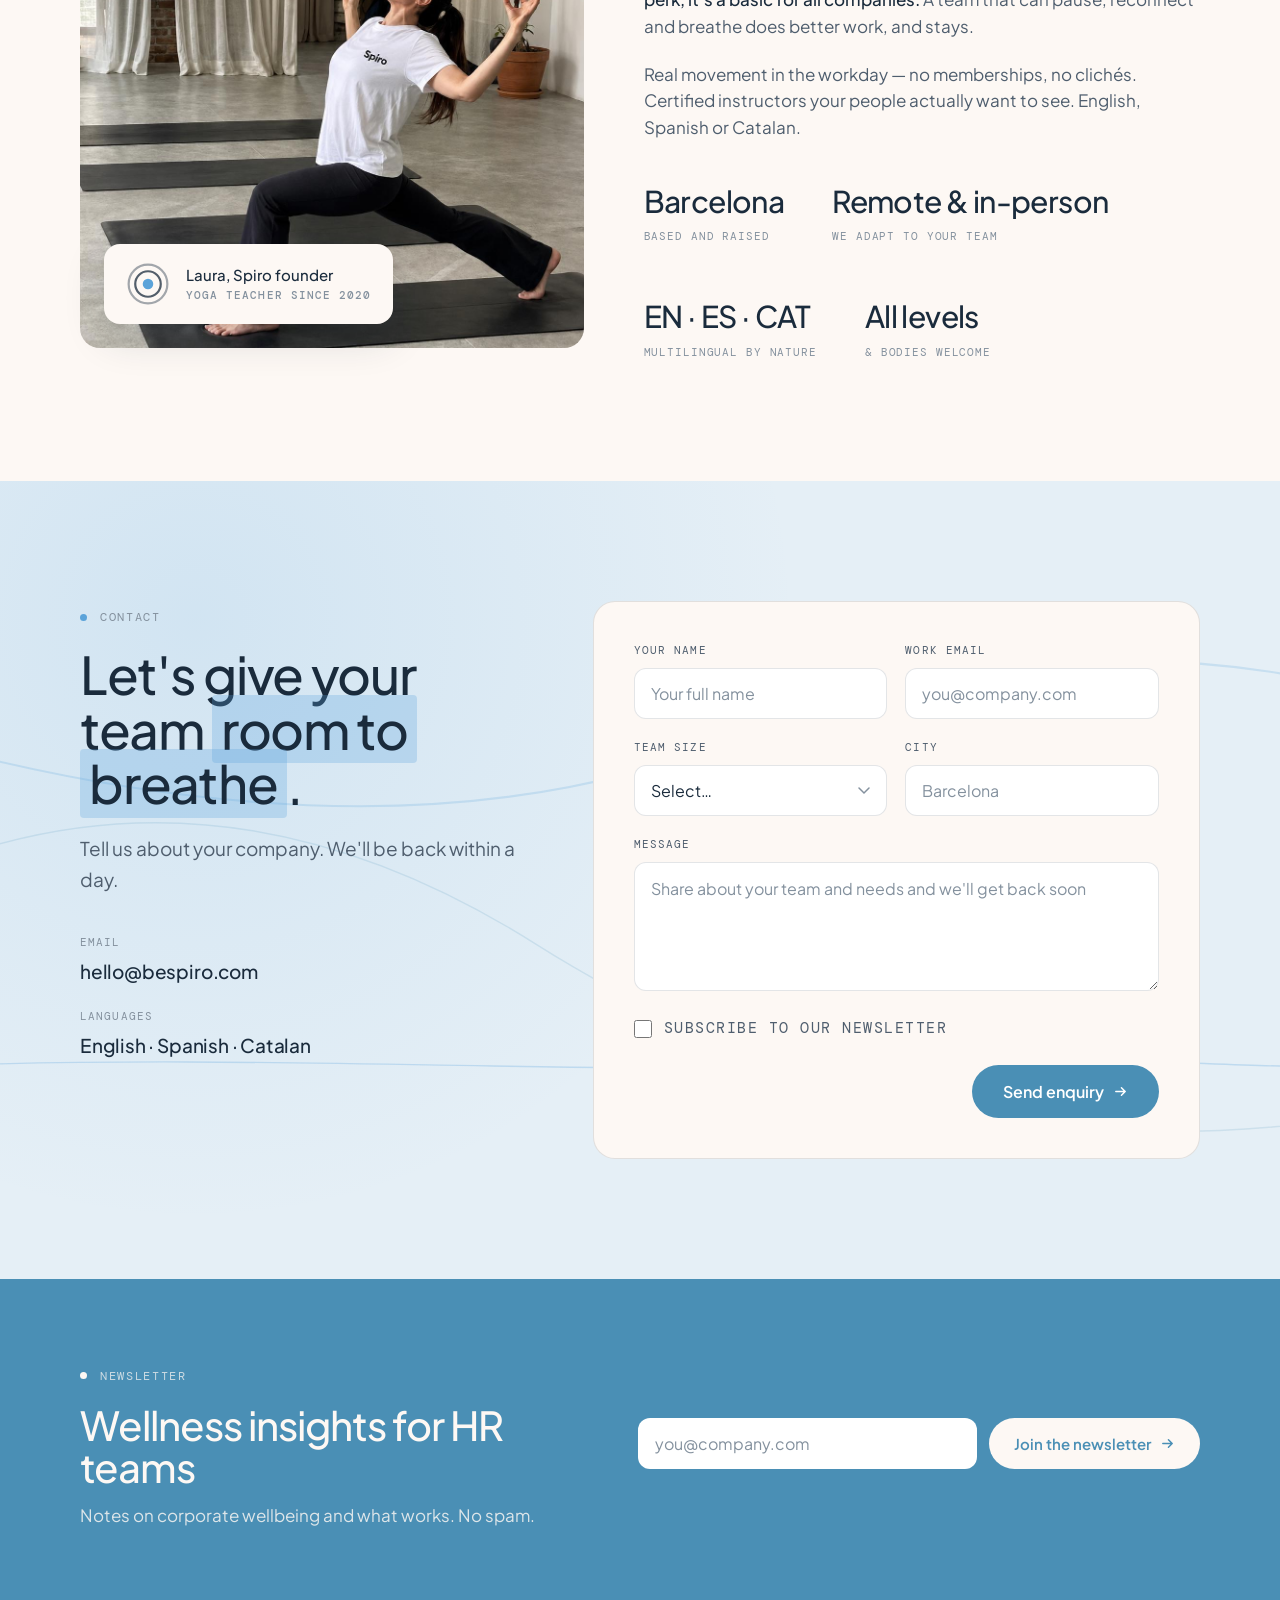
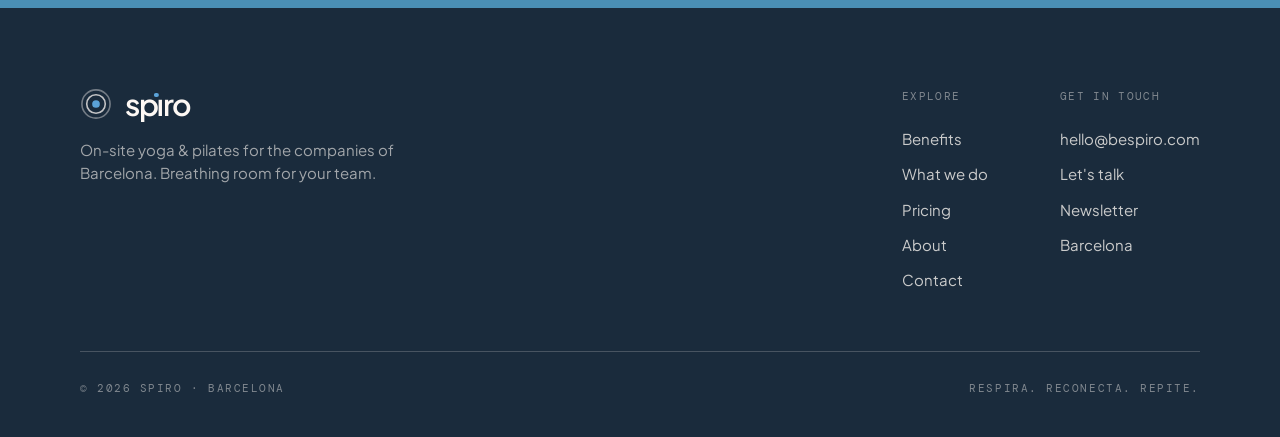
==== commit 41002d94: "Fix pricing calculator monotonicity and lower rates - Rewrite calculator with marginal brackets so p" ====
--- a/index.html
+++ b/index.html
@@ -22,7 +22,7 @@
   <link rel="preconnect" href="https://fonts.googleapis.com">
   <link rel="preconnect" href="https://fonts.gstatic.com" crossorigin>
   <link href="https://fonts.googleapis.com/css2?family=Plus+Jakarta+Sans:wght@400;500;600;700&family=DM+Mono:wght@400;500&display=swap" rel="stylesheet">
-  <link rel="stylesheet" href="/css/styles.css?v=20260616j">
+  <link rel="stylesheet" href="/css/styles.css?v=20260616l">
   <script>
     (function () {
       var theme = new URLSearchParams(window.location.search).get('theme');
@@ -618,7 +618,7 @@
   </div>
 
   <script src="/js/i18n.js?v=20260616k"></script>
-  <script src="/js/pricing.js?v=20260616"></script>
+  <script src="/js/pricing.js?v=20260616m"></script>
   <script src="/js/motion.js?v=20260616"></script>
   <script src="/js/main.js?v=20260616"></script>
   <script>
--- a/css/styles.css
+++ b/css/styles.css
@@ -230,29 +230,16 @@
   position: relative;
   font-size: 15px;
   color: var(--ink-70);
-  transition: color 0.15s;
-}
-
-.nav-links a::after {
-  content: '';
-  position: absolute;
-  left: 0;
-  bottom: -5px;
-  width: 100%;
-  height: 2px;
-  background: var(--signal);
-  border-radius: 2px;
-  transform: scaleX(0);
-  transform-origin: left center;
-  transition: transform 0.22s ease;
+  padding: 4px 10px;
+  margin: -4px -10px;
+  border-radius: 6px;
+  background: transparent;
+  transition: color 0.15s, background-color 0.2s ease;
 }
 
 .nav-links a:hover {
   color: var(--ink);
-}
-
-.nav-links a:hover::after {
-  transform: scaleX(1);
+  background: rgba(var(--accent-rgb), 0.28);
 }
 
 .nav-cta {
@@ -2272,6 +2259,7 @@
     font-size: 1.25rem;
     font-weight: 500;
     padding: 12px 20px;
+    margin: 0;
     text-align: center;
     width: 100%;
     max-width: 280px;
@@ -2281,7 +2269,7 @@
 
   .nav-links a:hover,
   .nav-links a:active {
-    background: var(--sand);
+    background: rgba(var(--accent-rgb), 0.28);
     color: var(--ink);
   }
 
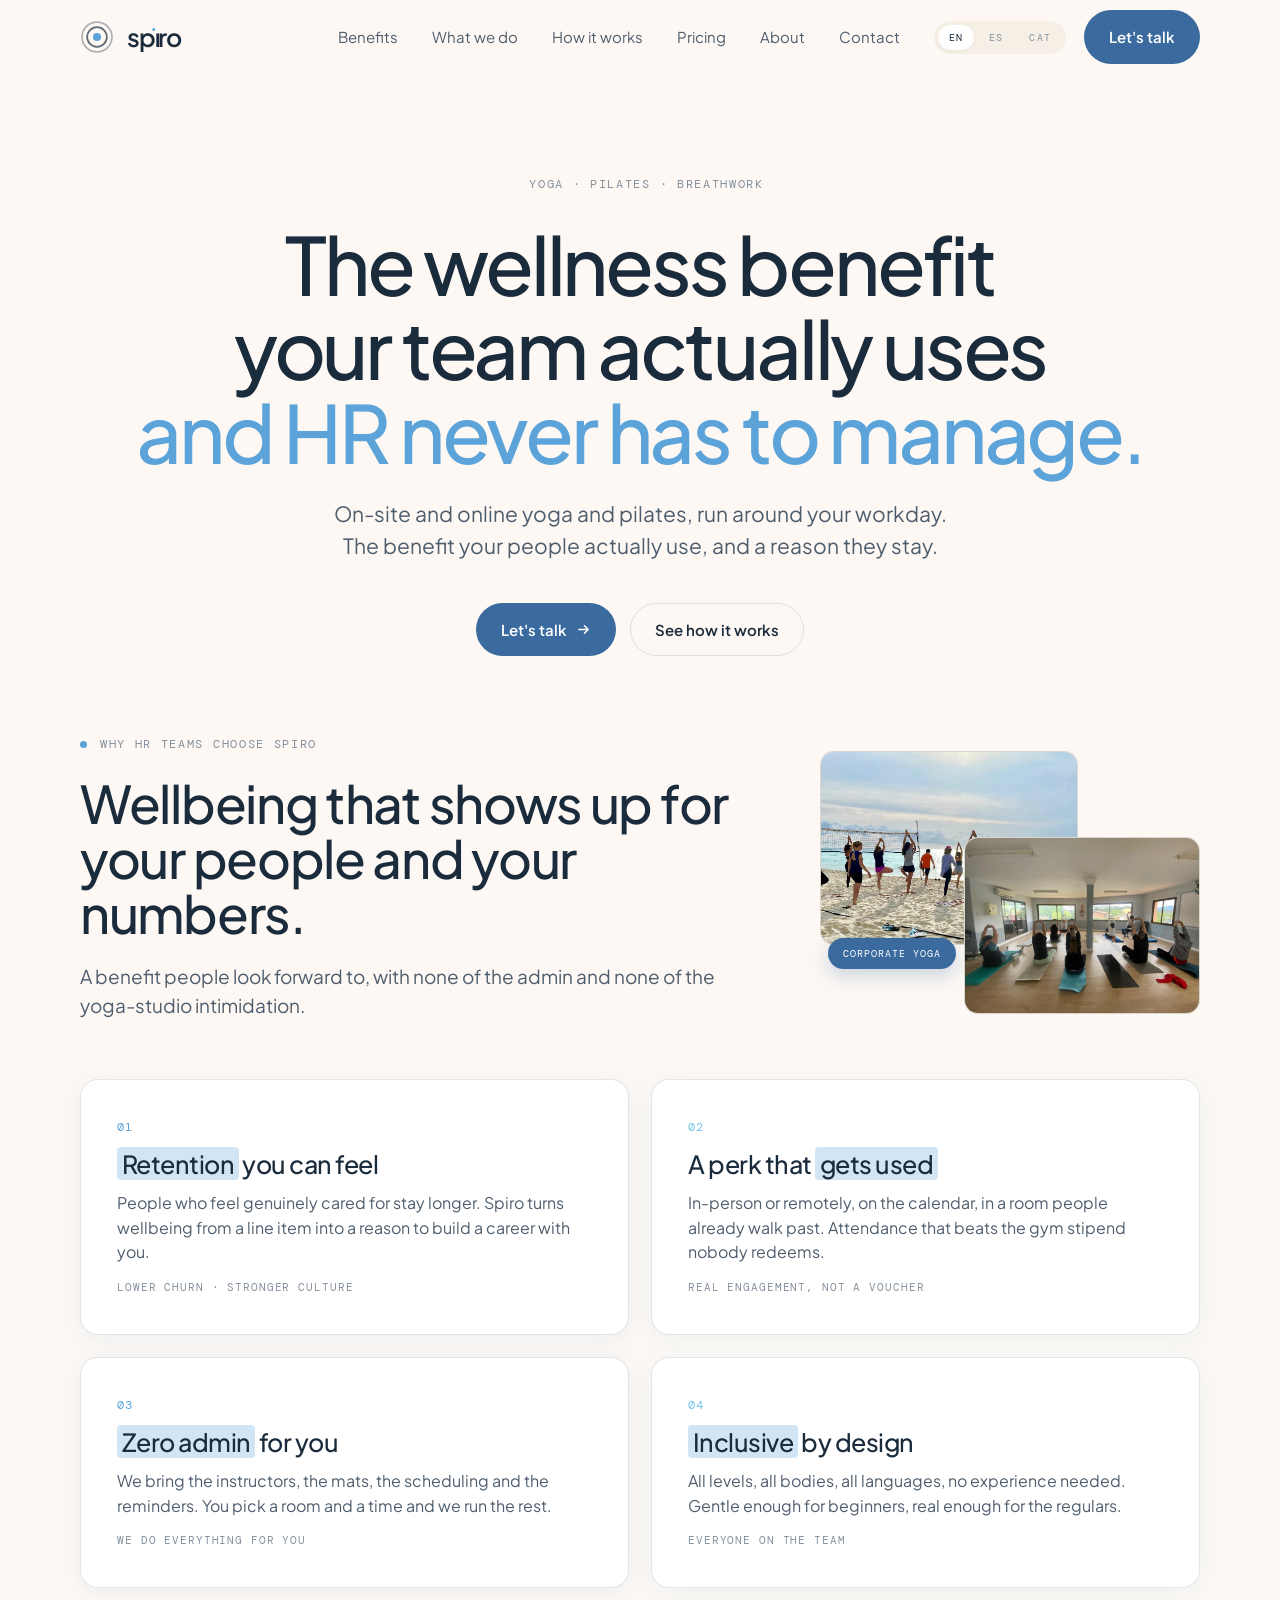
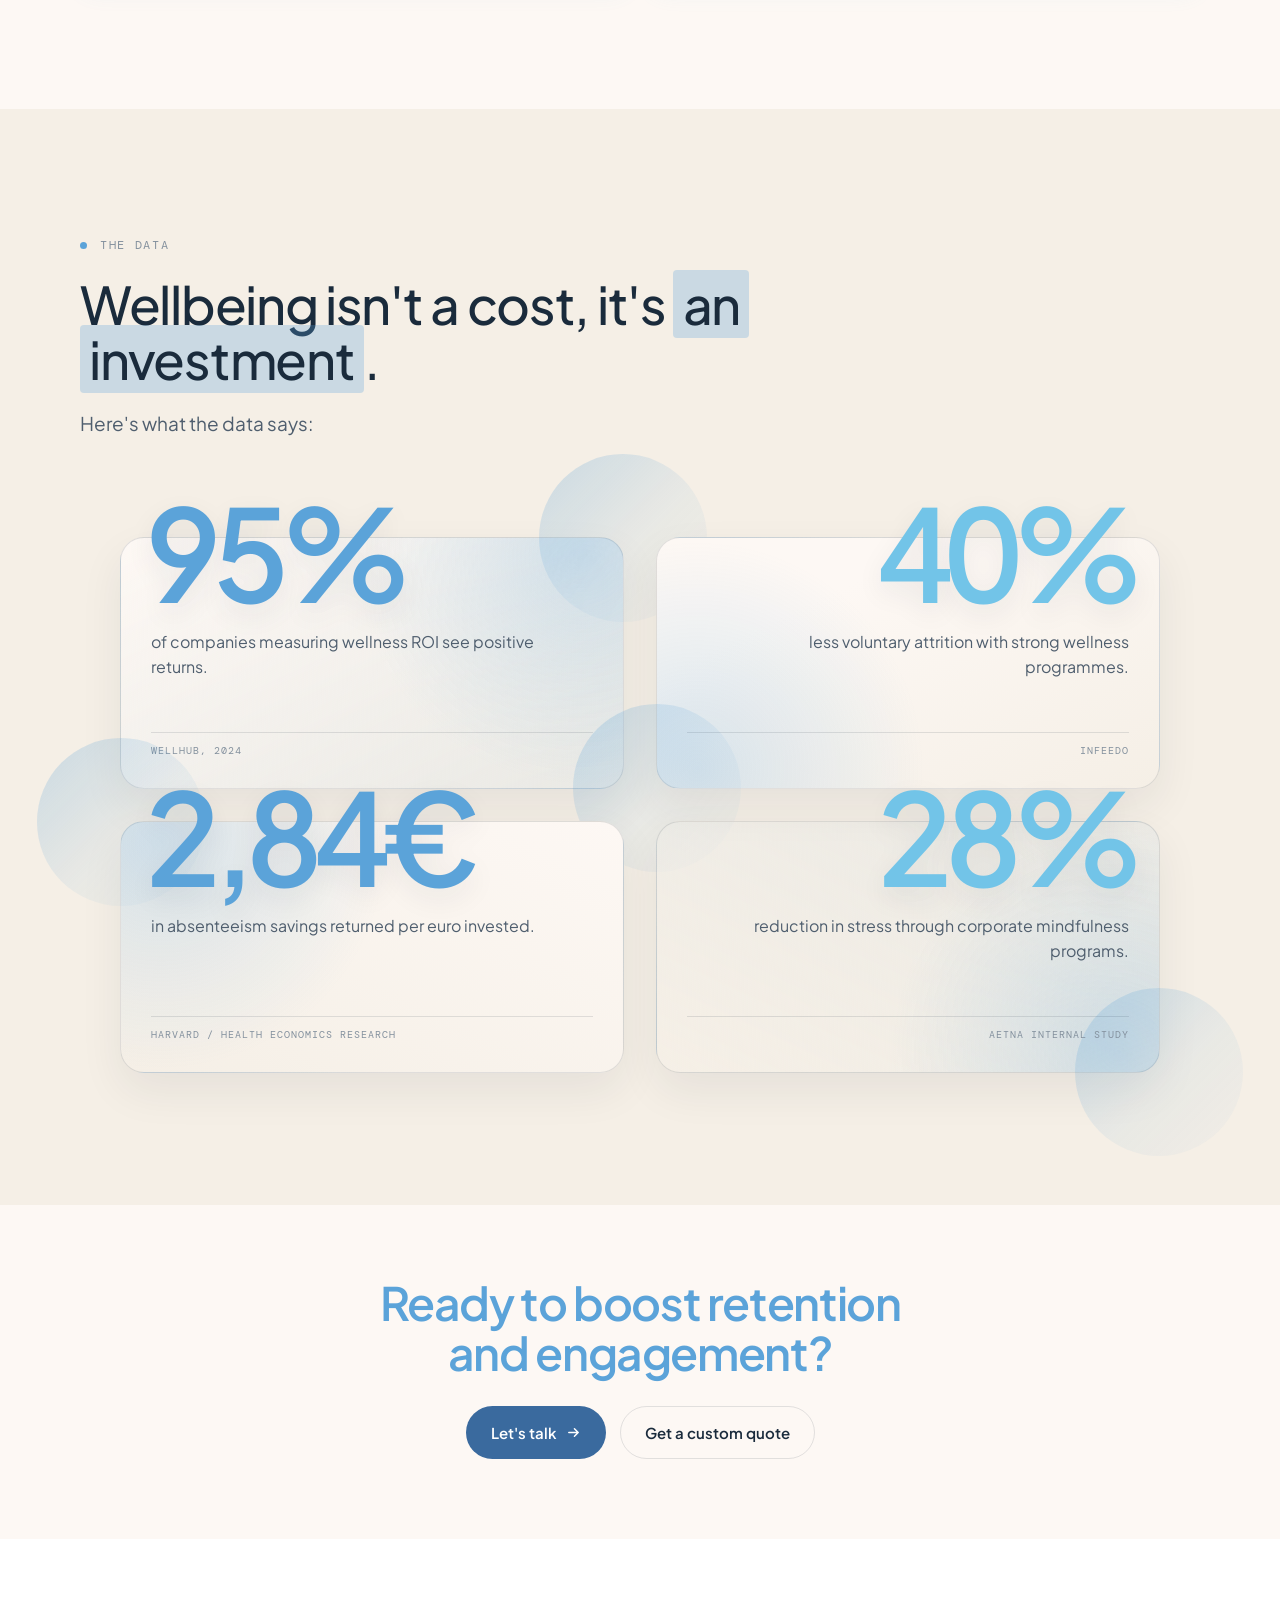
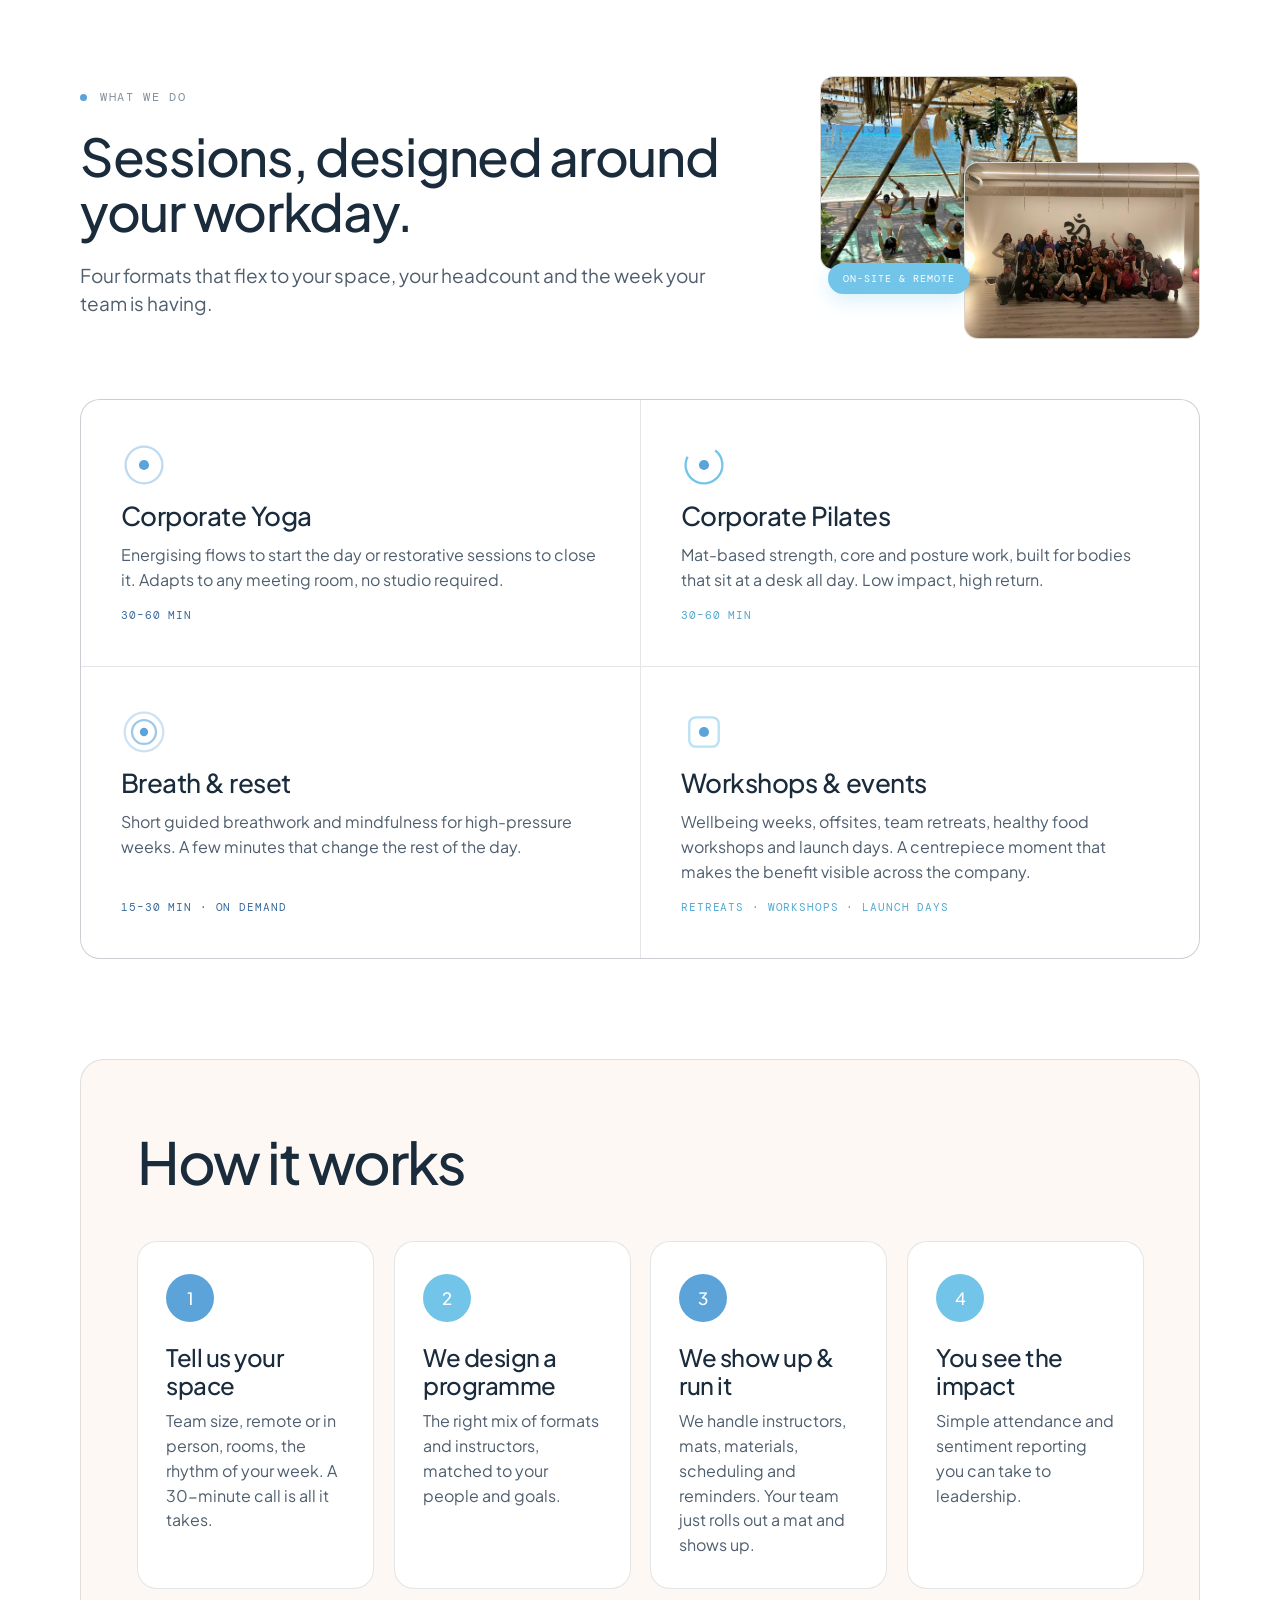
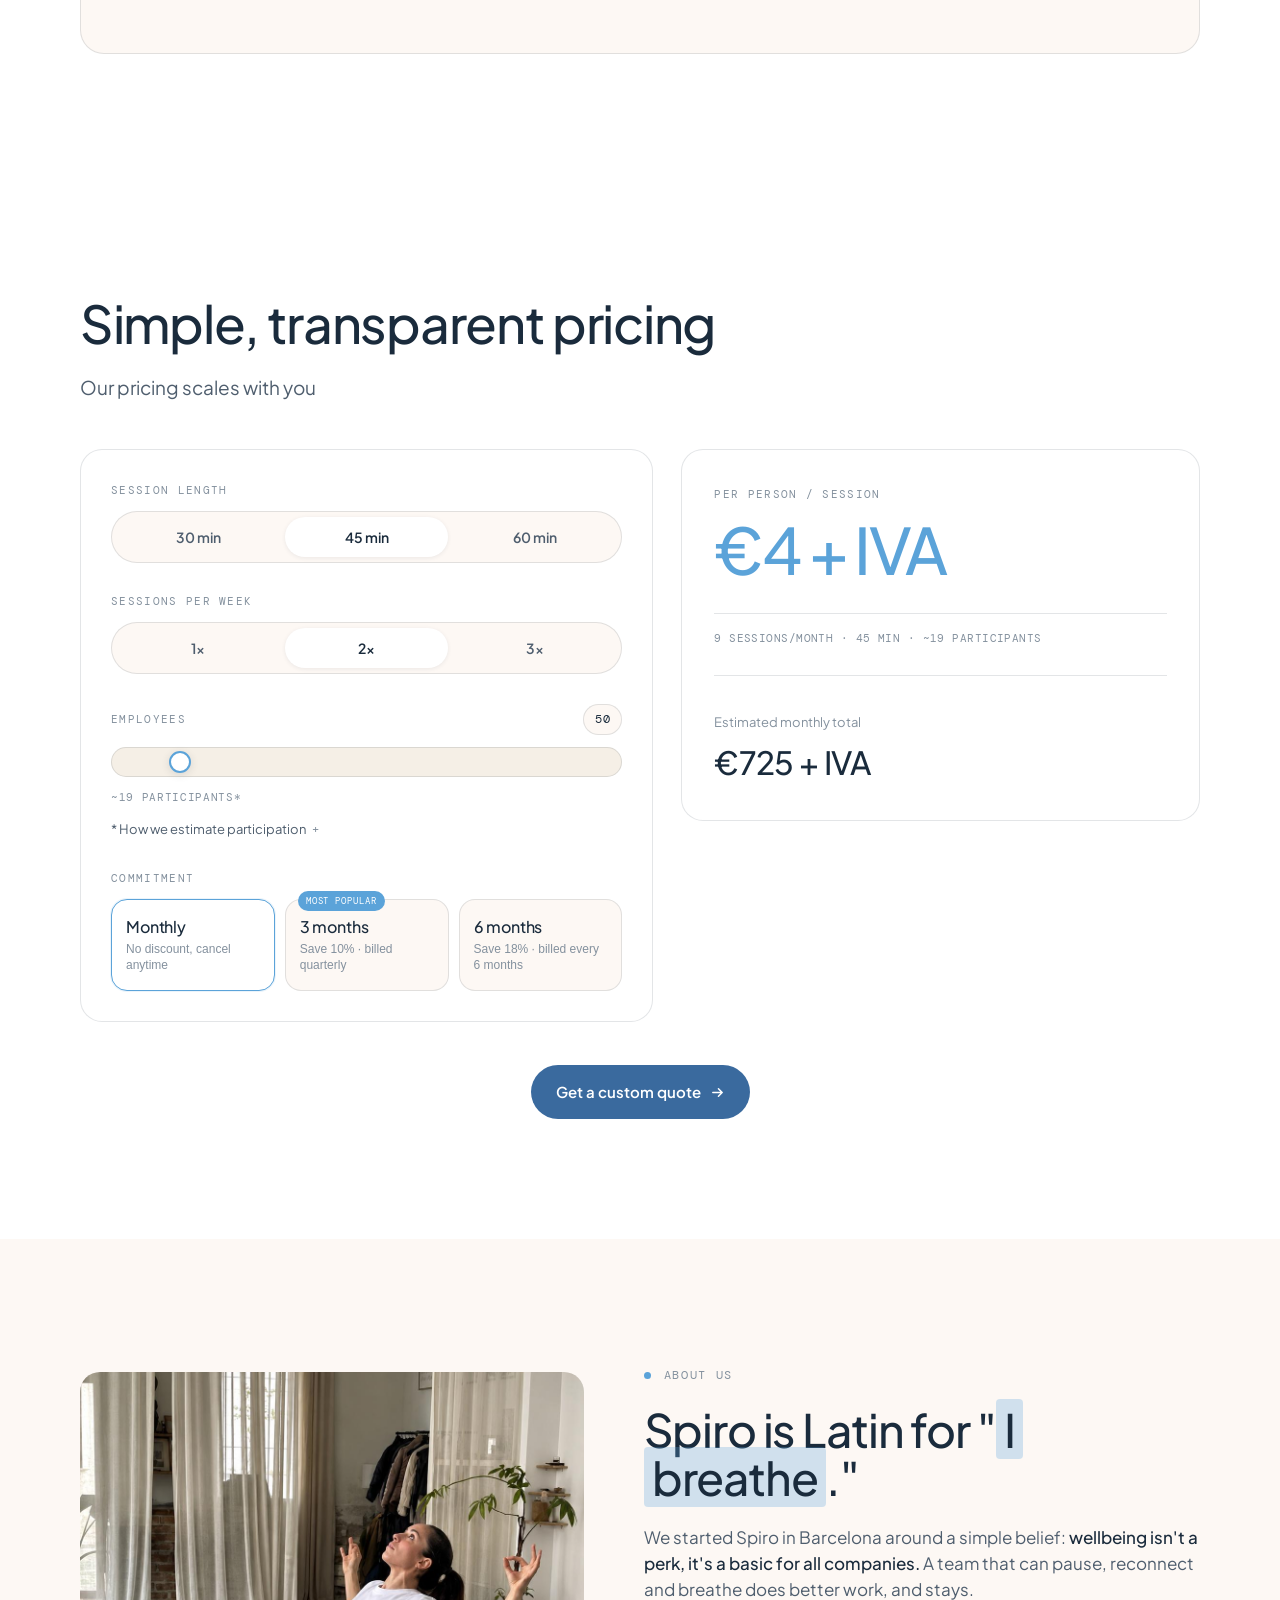
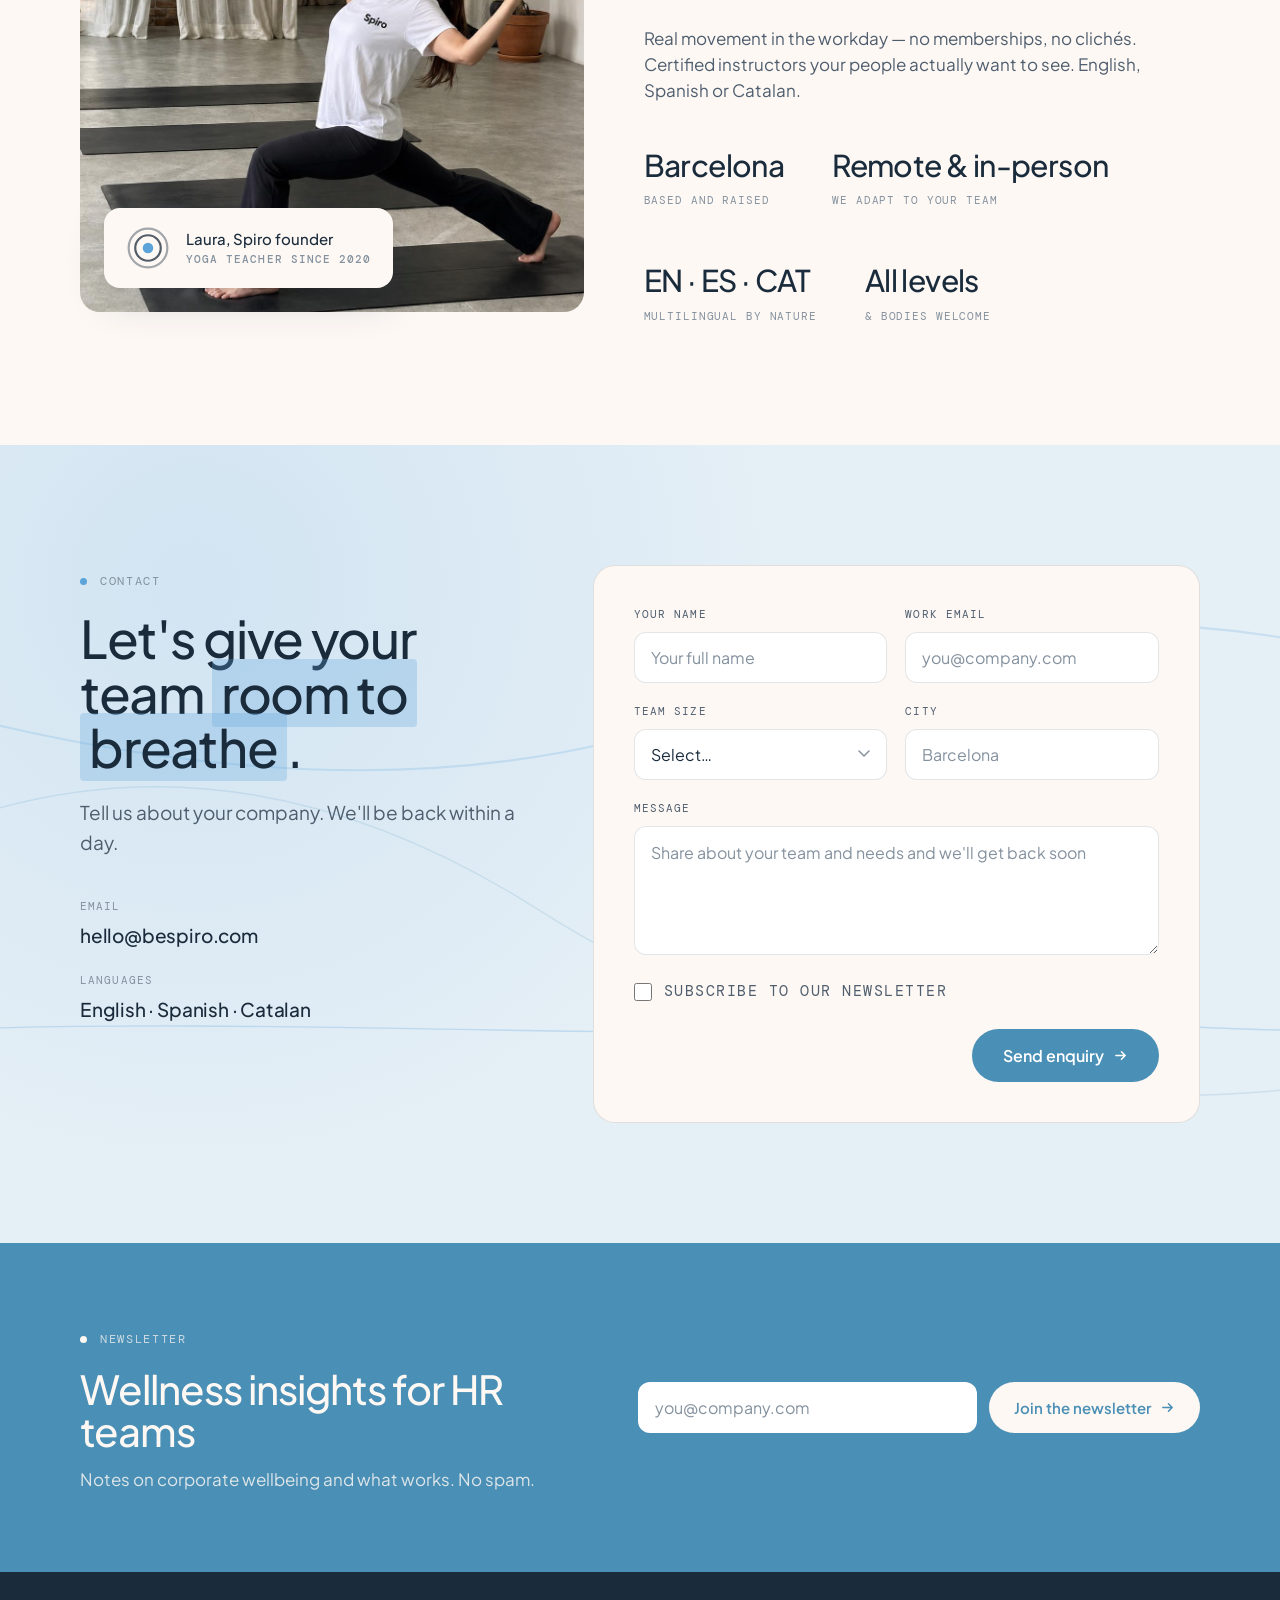
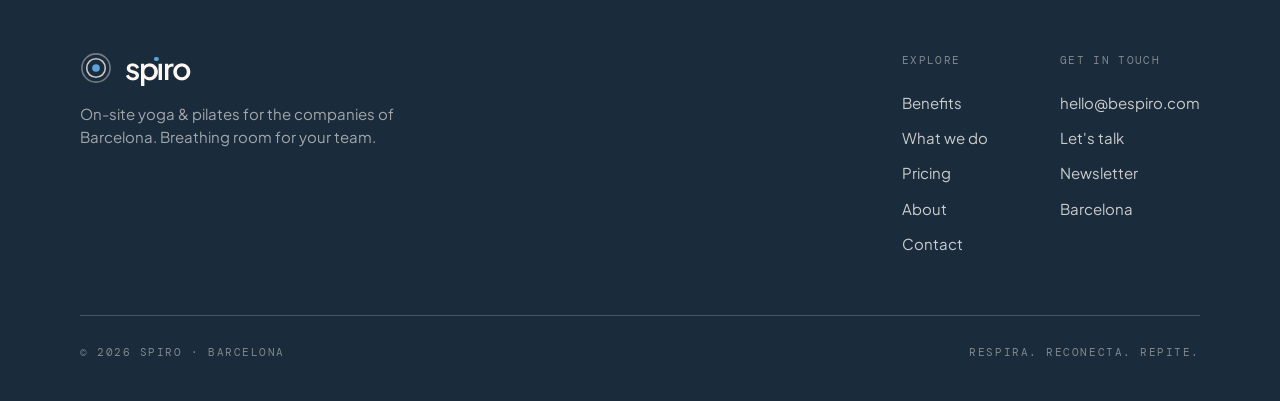
==== commit b52fc0a0: "Simplify after-data CTA to boxless layout with dual buttons - Remove the card box and eyebrow; headi" ====
--- a/index.html
+++ b/index.html
@@ -22,7 +22,7 @@
   <link rel="preconnect" href="https://fonts.googleapis.com">
   <link rel="preconnect" href="https://fonts.gstatic.com" crossorigin>
   <link href="https://fonts.googleapis.com/css2?family=Plus+Jakarta+Sans:wght@400;500;600;700&family=DM+Mono:wght@400;500&display=swap" rel="stylesheet">
-  <link rel="stylesheet" href="/css/styles.css?v=20260616l">
+  <link rel="stylesheet" href="/css/styles.css?v=20260616o">
   <script>
     (function () {
       var theme = new URLSearchParams(window.location.search).get('theme');
@@ -189,16 +189,14 @@
   <!-- CTA after data -->
   <div class="section-cta section-cta--after-data">
     <div class="wrap">
-      <div class="section-cta-card">
-        <div class="section-cta-inner">
-          <div class="section-cta-copy">
-            <span class="eyebrow mono section-cta-eyebrow"><span class="dotmk"></span><span data-i18n="cta.afterData.eyebrow">For your team</span></span>
-            <p class="section-cta-text" data-i18n="cta.afterData.text">Ready to boost retention and engagement?</p>
-          </div>
-          <a class="btn btn-primary btn-arrow section-cta-btn" href="#contact">
+      <div class="section-cta-inner">
+        <p class="section-cta-text" data-i18n="cta.afterData.text">Ready to boost retention and engagement?</p>
+        <div class="section-cta-actions">
+          <a class="btn btn-primary btn-arrow" href="#contact">
             <span data-i18n="cta.afterData.button">Let's talk</span>
             <svg viewBox="0 0 16 16" fill="none" aria-hidden="true"><path d="M3 8h10M9 4l4 4-4 4" stroke="currentColor" stroke-width="1.6" stroke-linecap="round" stroke-linejoin="round"/></svg>
           </a>
+          <a class="btn btn-ghost section-cta-btn-secondary" href="#pricing" data-i18n="cta.afterData.button2">Get a custom quote</a>
         </div>
       </div>
     </div>
@@ -617,7 +615,7 @@
     </div>
   </div>
 
-  <script src="/js/i18n.js?v=20260616k"></script>
+  <script src="/js/i18n.js?v=20260616n"></script>
   <script src="/js/pricing.js?v=20260616m"></script>
   <script src="/js/motion.js?v=20260616"></script>
   <script src="/js/main.js?v=20260616"></script>
--- a/css/styles.css
+++ b/css/styles.css
@@ -1039,43 +1039,12 @@
   background: var(--bone);
 }
 
-.section-cta-card {
-  position: relative;
-  padding: 44px 48px 44px 52px;
-  background: var(--surface);
-  border: 1px solid var(--line);
-  border-radius: 24px;
-  overflow: hidden;
-  box-shadow: 0 18px 44px rgba(var(--ink-rgb), 0.07);
-}
-
-.section-cta-card::before {
-  content: '';
-  position: absolute;
-  left: 0;
-  top: 32px;
-  bottom: 32px;
-  width: 4px;
-  border-radius: 0 4px 4px 0;
-  background: linear-gradient(180deg, var(--pop) 0%, var(--pop-deep) 100%);
-}
-
 .section-cta-inner {
-  position: relative;
-  z-index: 1;
-  display: flex;
+  display: flex;
+  flex-direction: column;
   align-items: center;
-  justify-content: space-between;
-  gap: 36px;
-  flex-wrap: wrap;
-}
-
-.section-cta-copy {
-  display: flex;
-  flex-direction: column;
-  gap: 16px;
-  flex: 1;
-  min-width: min(100%, 260px);
+  text-align: center;
+  gap: 18px;
 }
 
 .section-cta-eyebrow {
@@ -1084,18 +1053,21 @@
 
 .section-cta-text {
   font-family: var(--display);
-  font-size: clamp(28px, 4.2vw, 42px);
-  font-weight: 500;
+  font-size: clamp(30px, 4.6vw, 46px);
+  font-weight: 600;
   letter-spacing: -0.03em;
-  color: var(--ink);
-  line-height: 1.12;
+  color: var(--accent);
+  line-height: 1.1;
   margin: 0;
-  max-width: 20ch;
-  text-align: left;
-}
-
-.section-cta-btn {
-  flex-shrink: 0;
+  max-width: 18ch;
+}
+
+.section-cta-actions {
+  display: flex;
+  flex-wrap: wrap;
+  justify-content: center;
+  gap: 14px;
+  margin-top: 10px;
 }
 
 .section-cta-band {
@@ -2369,21 +2341,16 @@
     padding: 28px 24px;
   }
 
-  .section-cta-card {
-    padding: 32px 28px 32px 32px;
-  }
-
-  .section-cta-inner {
-    flex-direction: column;
-    align-items: flex-start;
-    gap: 28px;
-  }
-
   .section-cta-text {
     max-width: none;
   }
 
-  .section-cta-btn {
+  .section-cta-actions {
+    width: 100%;
+    flex-direction: column;
+  }
+
+  .section-cta-actions .btn {
     width: 100%;
     justify-content: center;
   }
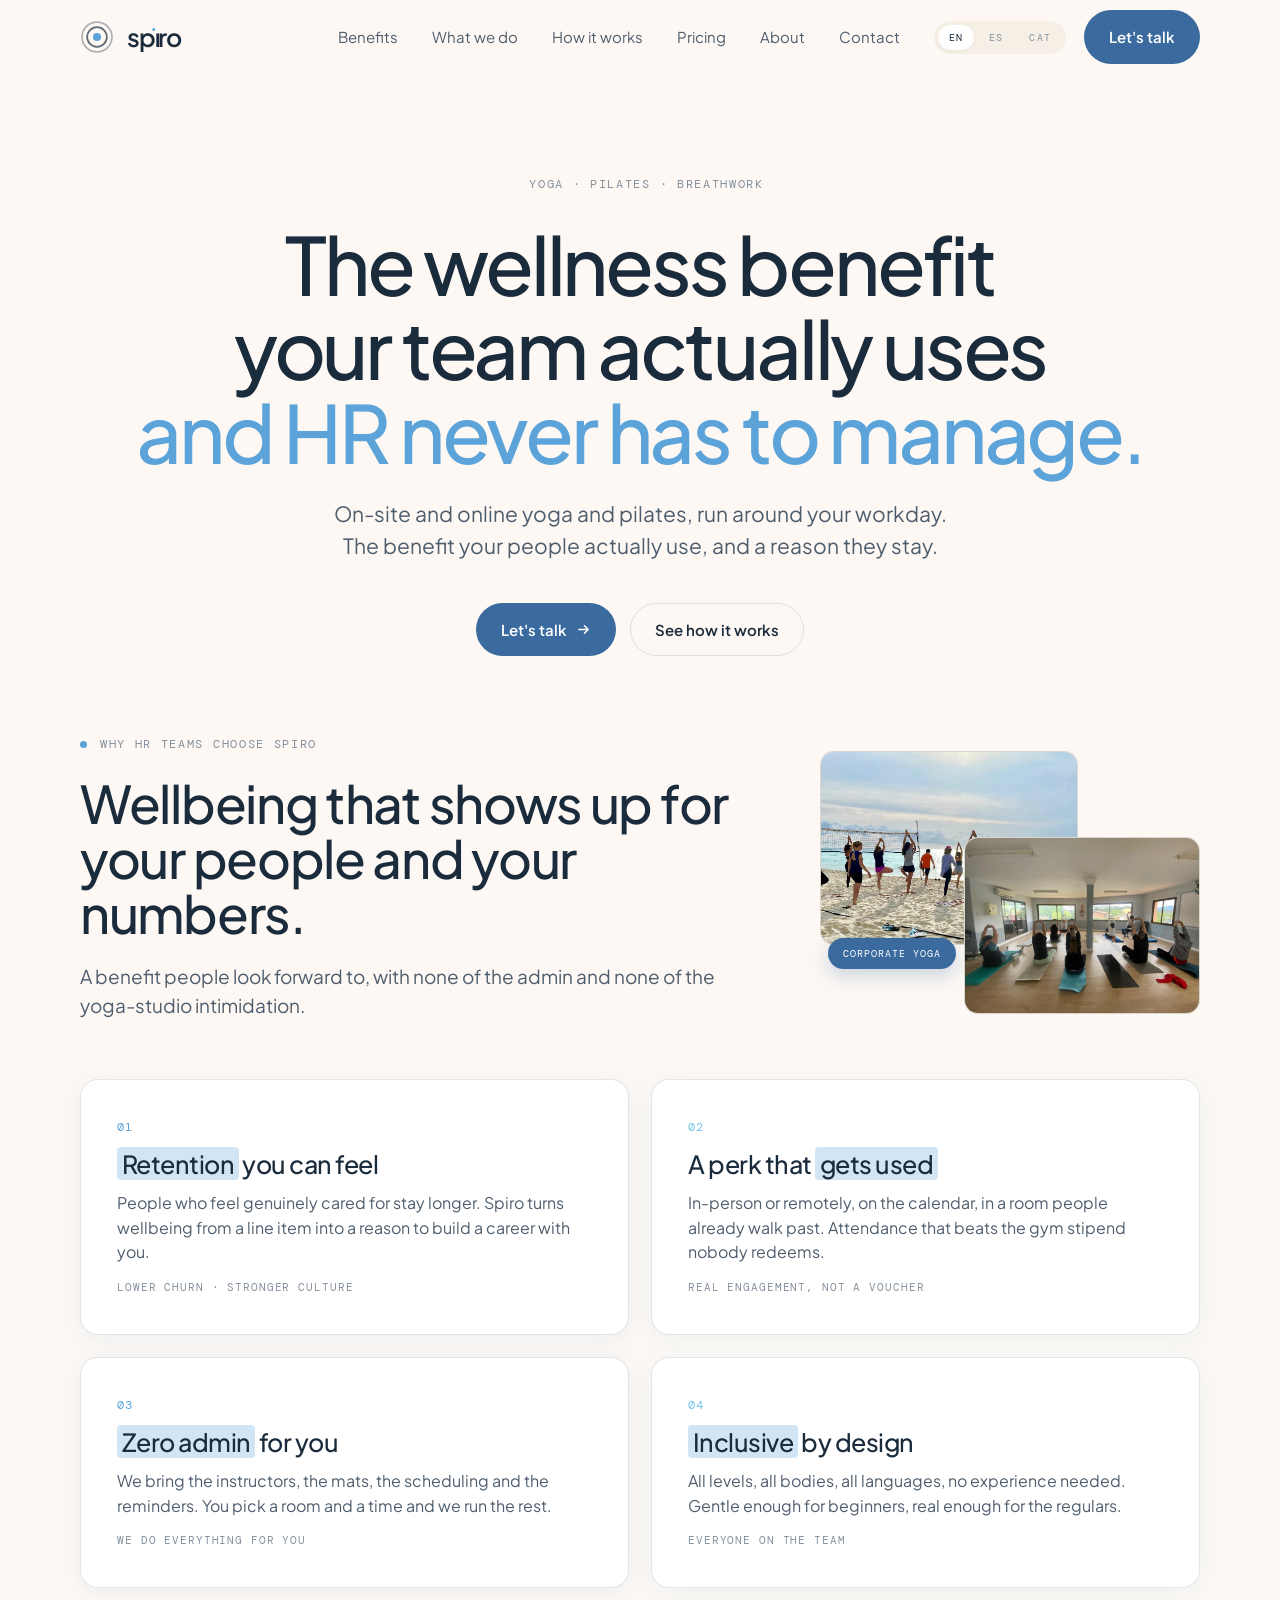
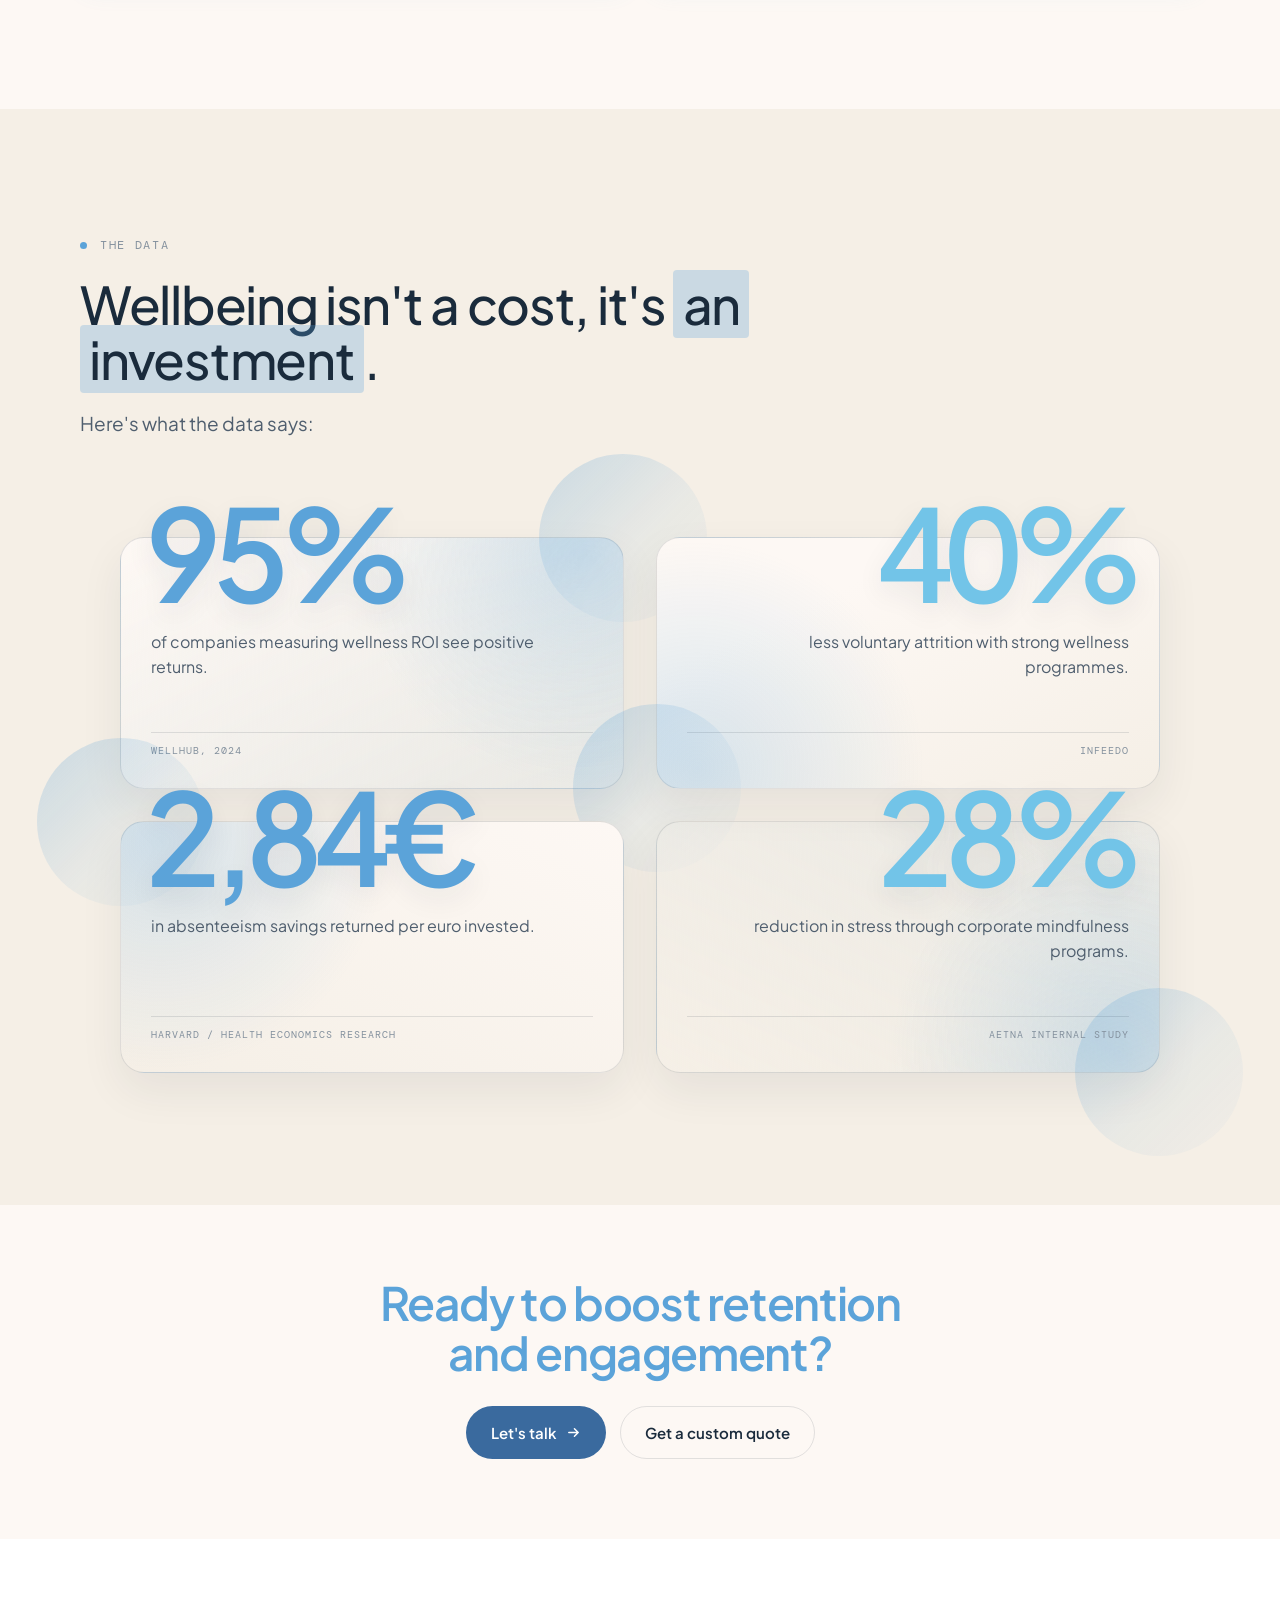
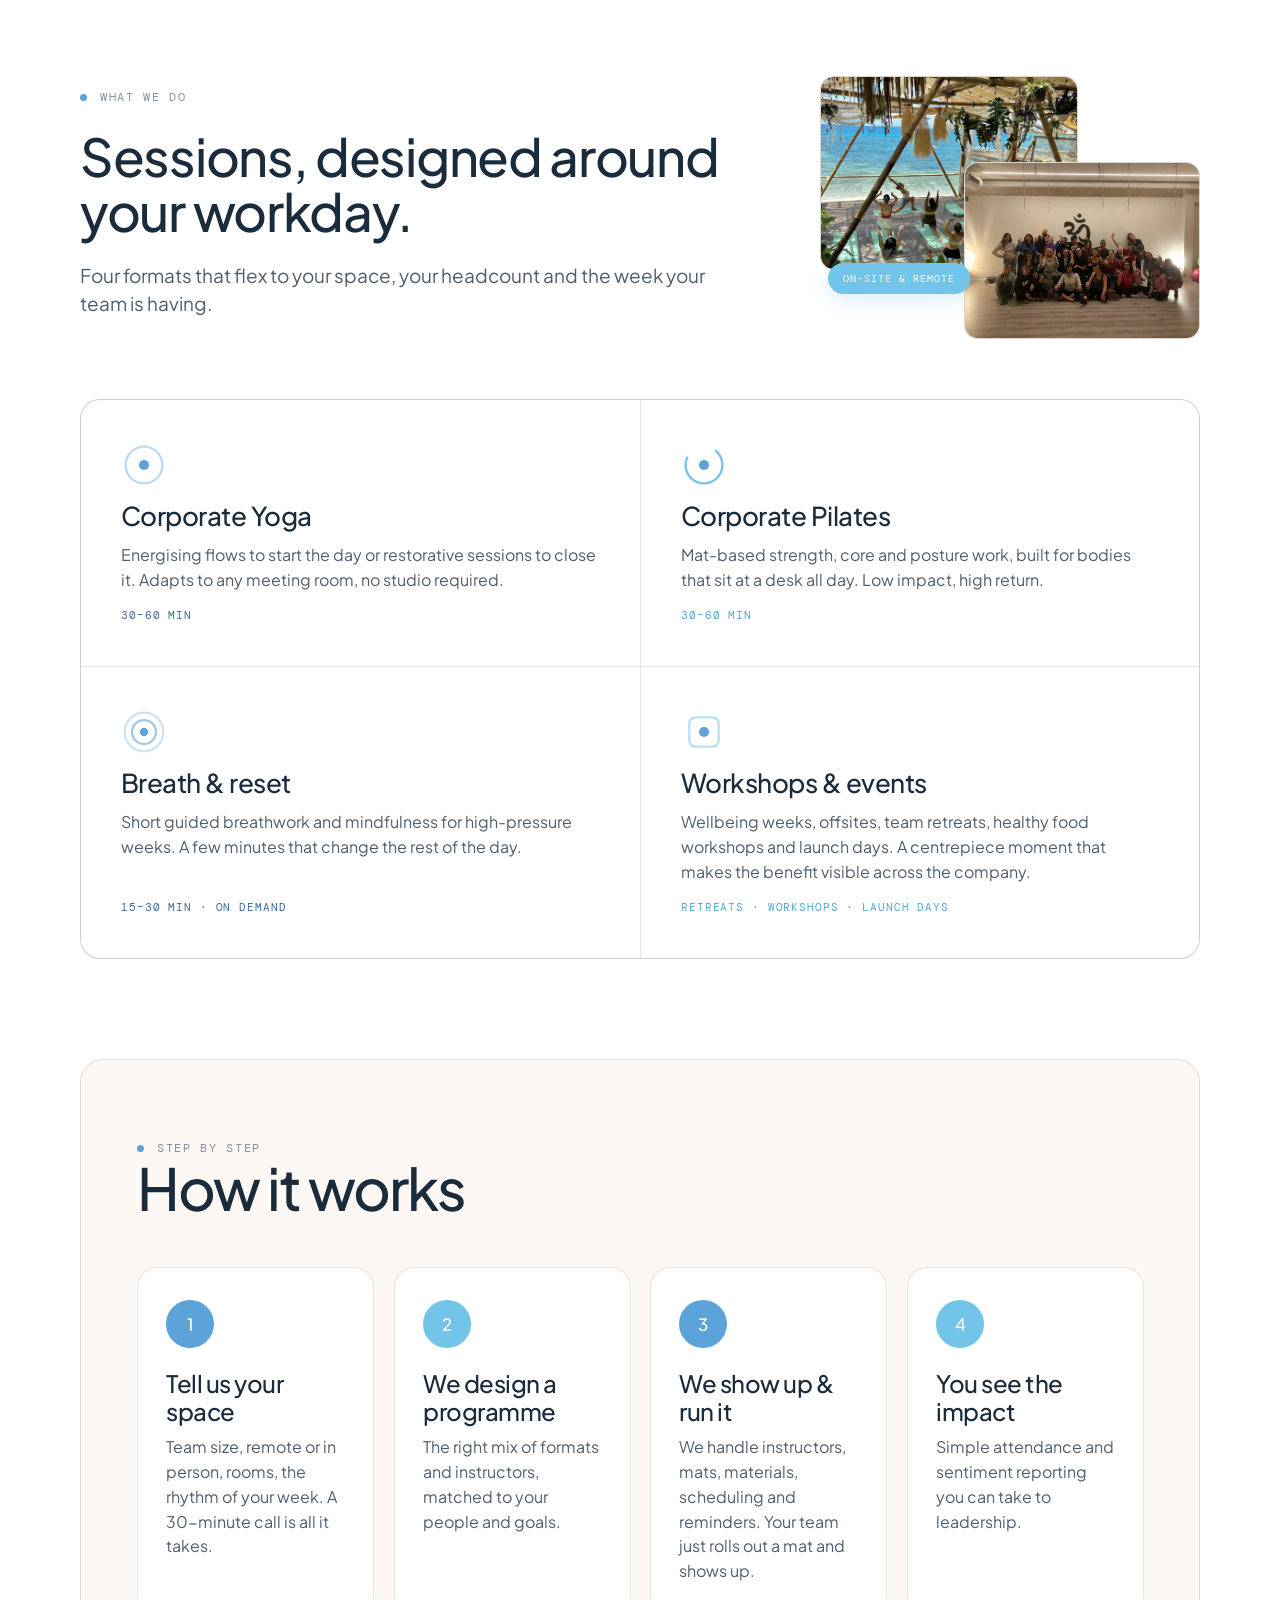
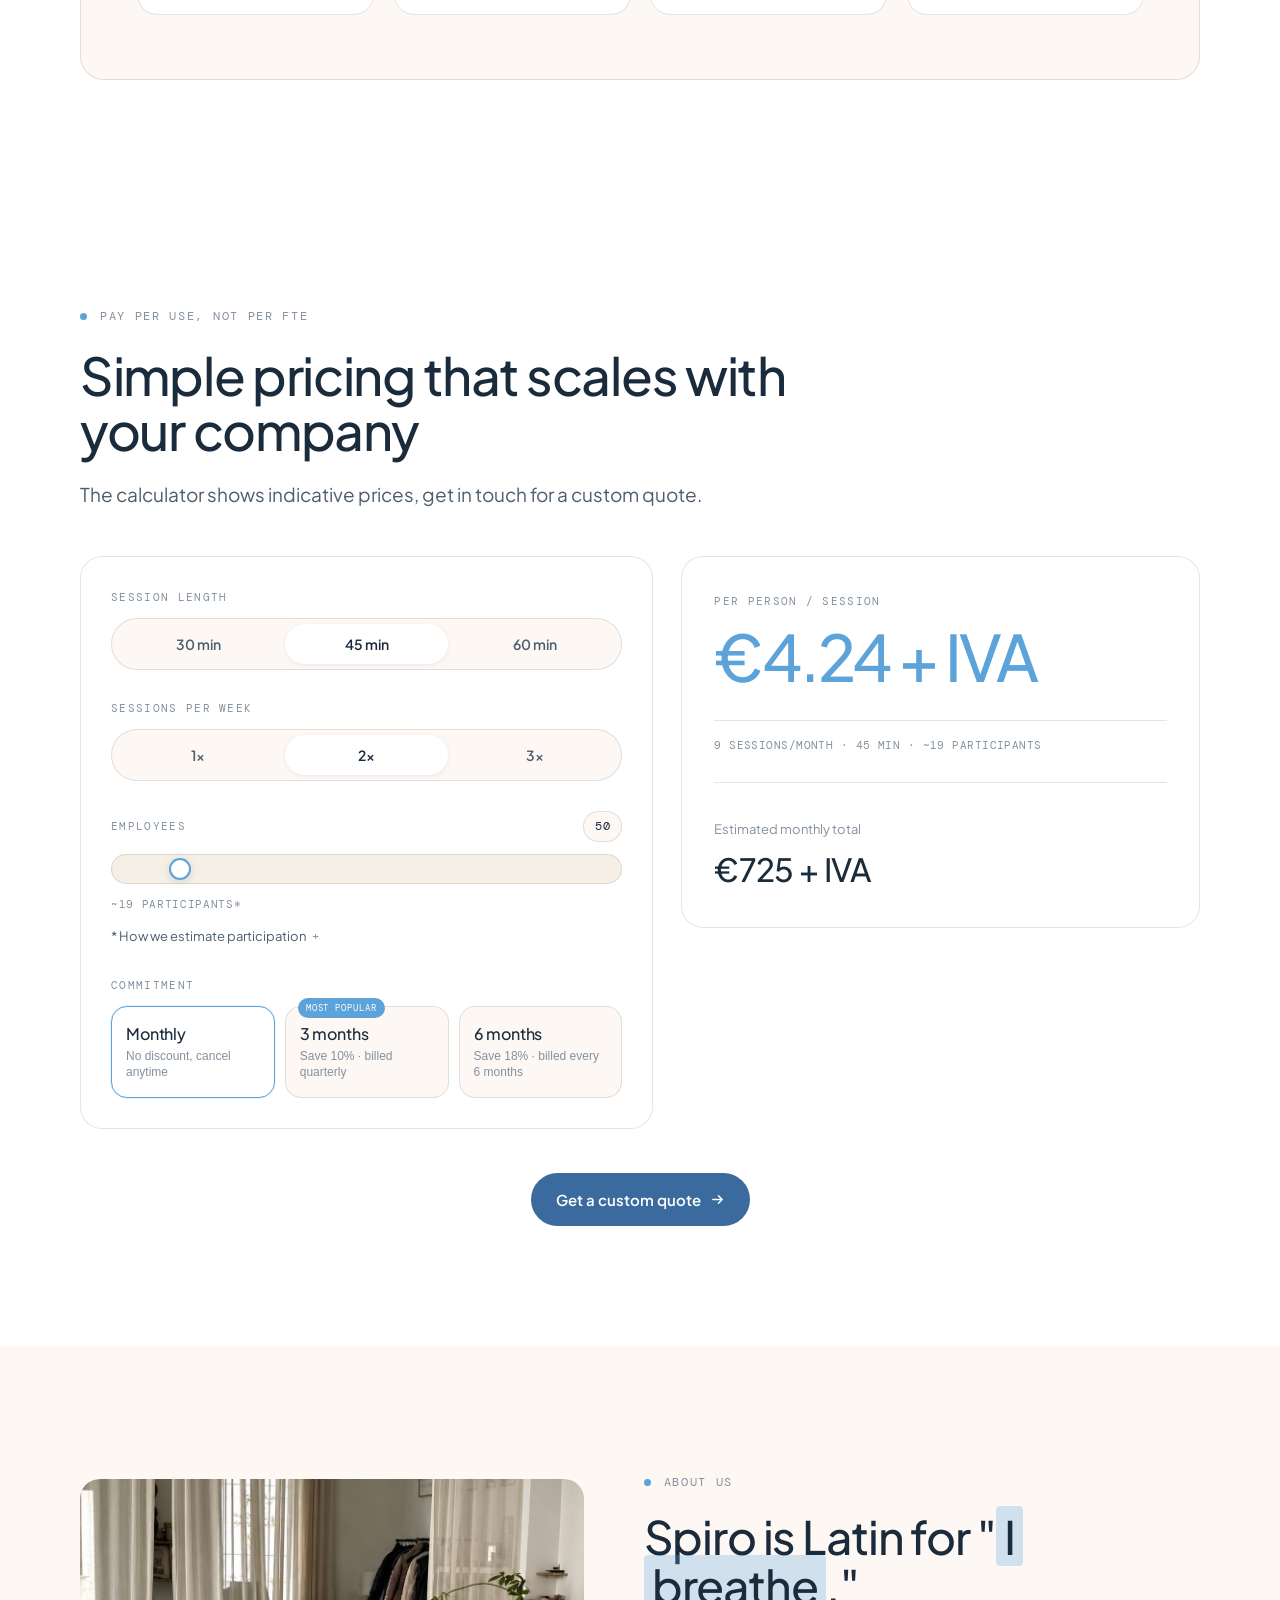
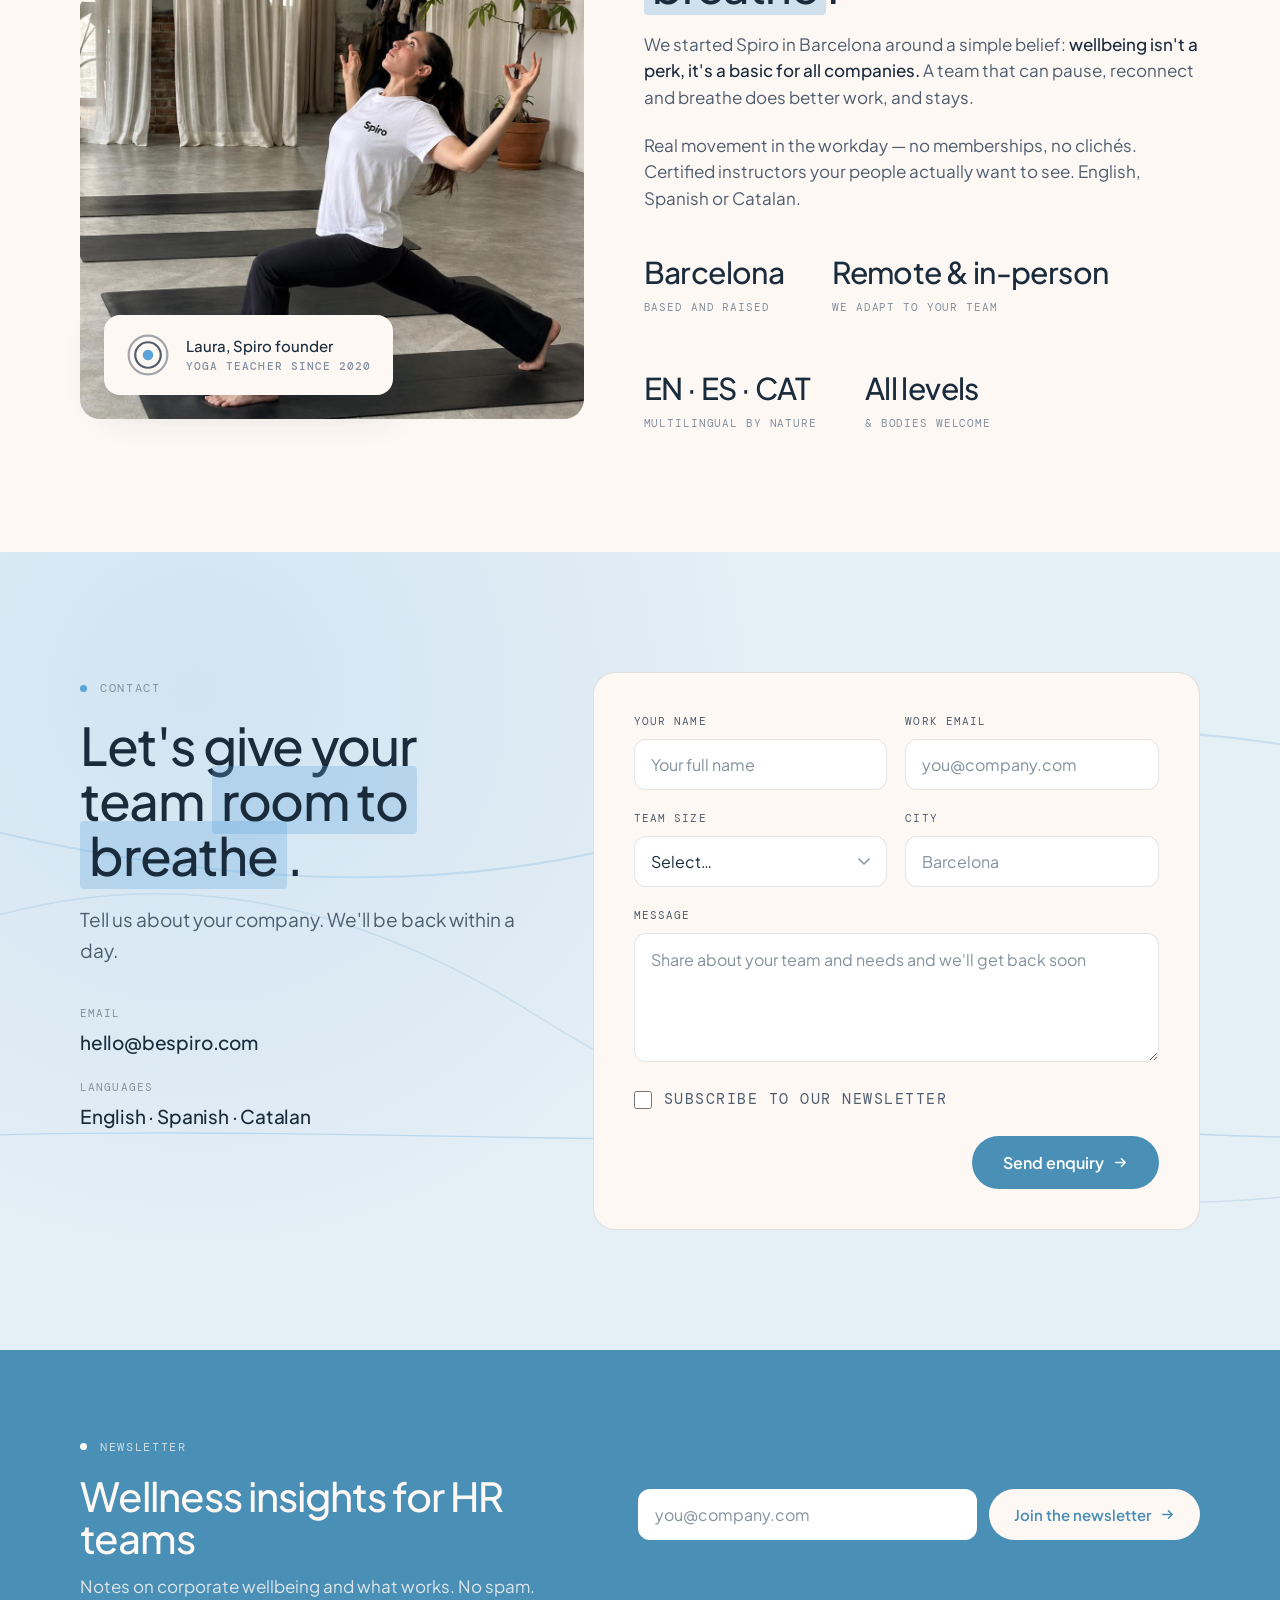
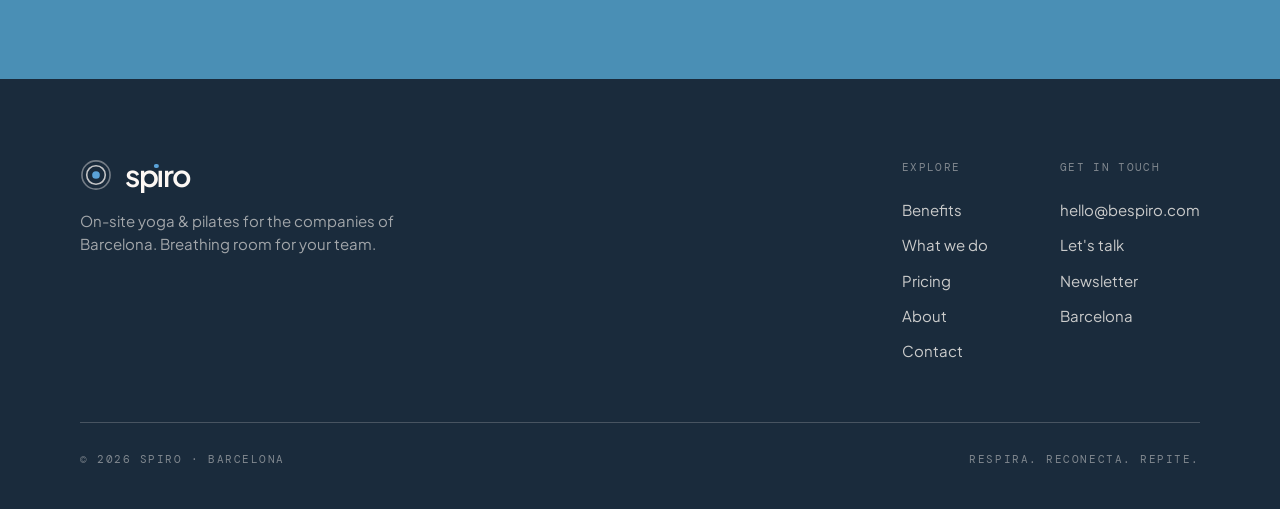
==== commit 690133f3: "Make calculator per-person rate and monthly total tie out - Round per-person rate to cents and deriv" ====
--- a/index.html
+++ b/index.html
@@ -264,6 +264,7 @@
 
       <div class="how" id="how">
         <div class="how-head sec-head">
+          <span class="eyebrow mono"><span class="dotmk"></span><span data-i18n="howItWorks.kicker">Step by step</span></span>
           <h2 data-i18n="howItWorks.eyebrow">How it works</h2>
         </div>
         <div class="steps">
@@ -296,8 +297,9 @@
   <section class="pricing-calc" id="pricing">
     <div class="wrap">
       <div class="sec-head calc-head">
-        <h2 data-i18n="calc.title">Simple, transparent pricing</h2>
-        <p class="lead" data-i18n="calc.subtitle">Our pricing scales with you</p>
+        <span class="eyebrow mono"><span class="dotmk"></span><span data-i18n="calc.kicker">Pay per use, not per FTE</span></span>
+        <h2 data-i18n="calc.title">Simple pricing that scales with your company</h2>
+        <p class="lead" data-i18n="calc.subtitle">The calculator shows indicative prices, get in touch for a custom quote.</p>
       </div>
 
       <div class="calc-layout" id="pricingCalc">
@@ -615,8 +617,8 @@
     </div>
   </div>
 
-  <script src="/js/i18n.js?v=20260616n"></script>
-  <script src="/js/pricing.js?v=20260616m"></script>
+  <script src="/js/i18n.js?v=20260617c"></script>
+  <script src="/js/pricing.js?v=20260617b"></script>
   <script src="/js/motion.js?v=20260616"></script>
   <script src="/js/main.js?v=20260616"></script>
   <script>
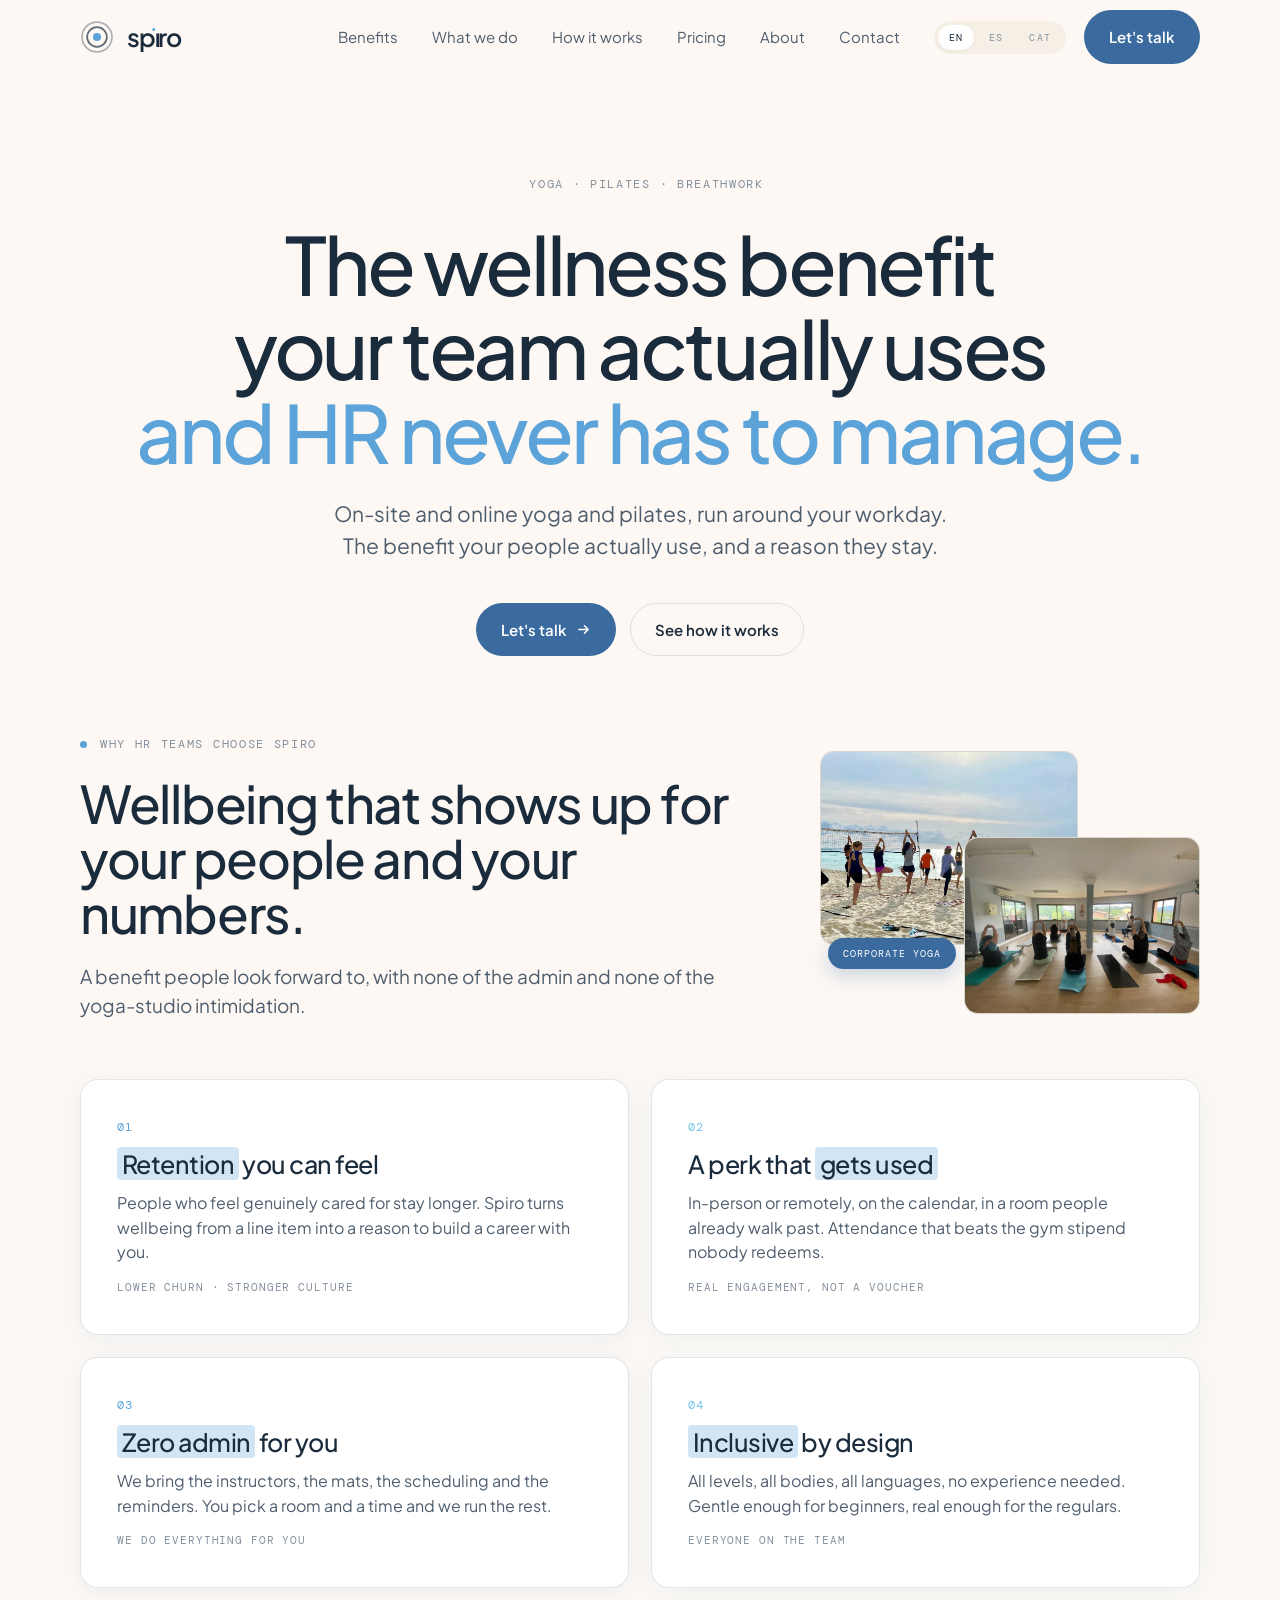
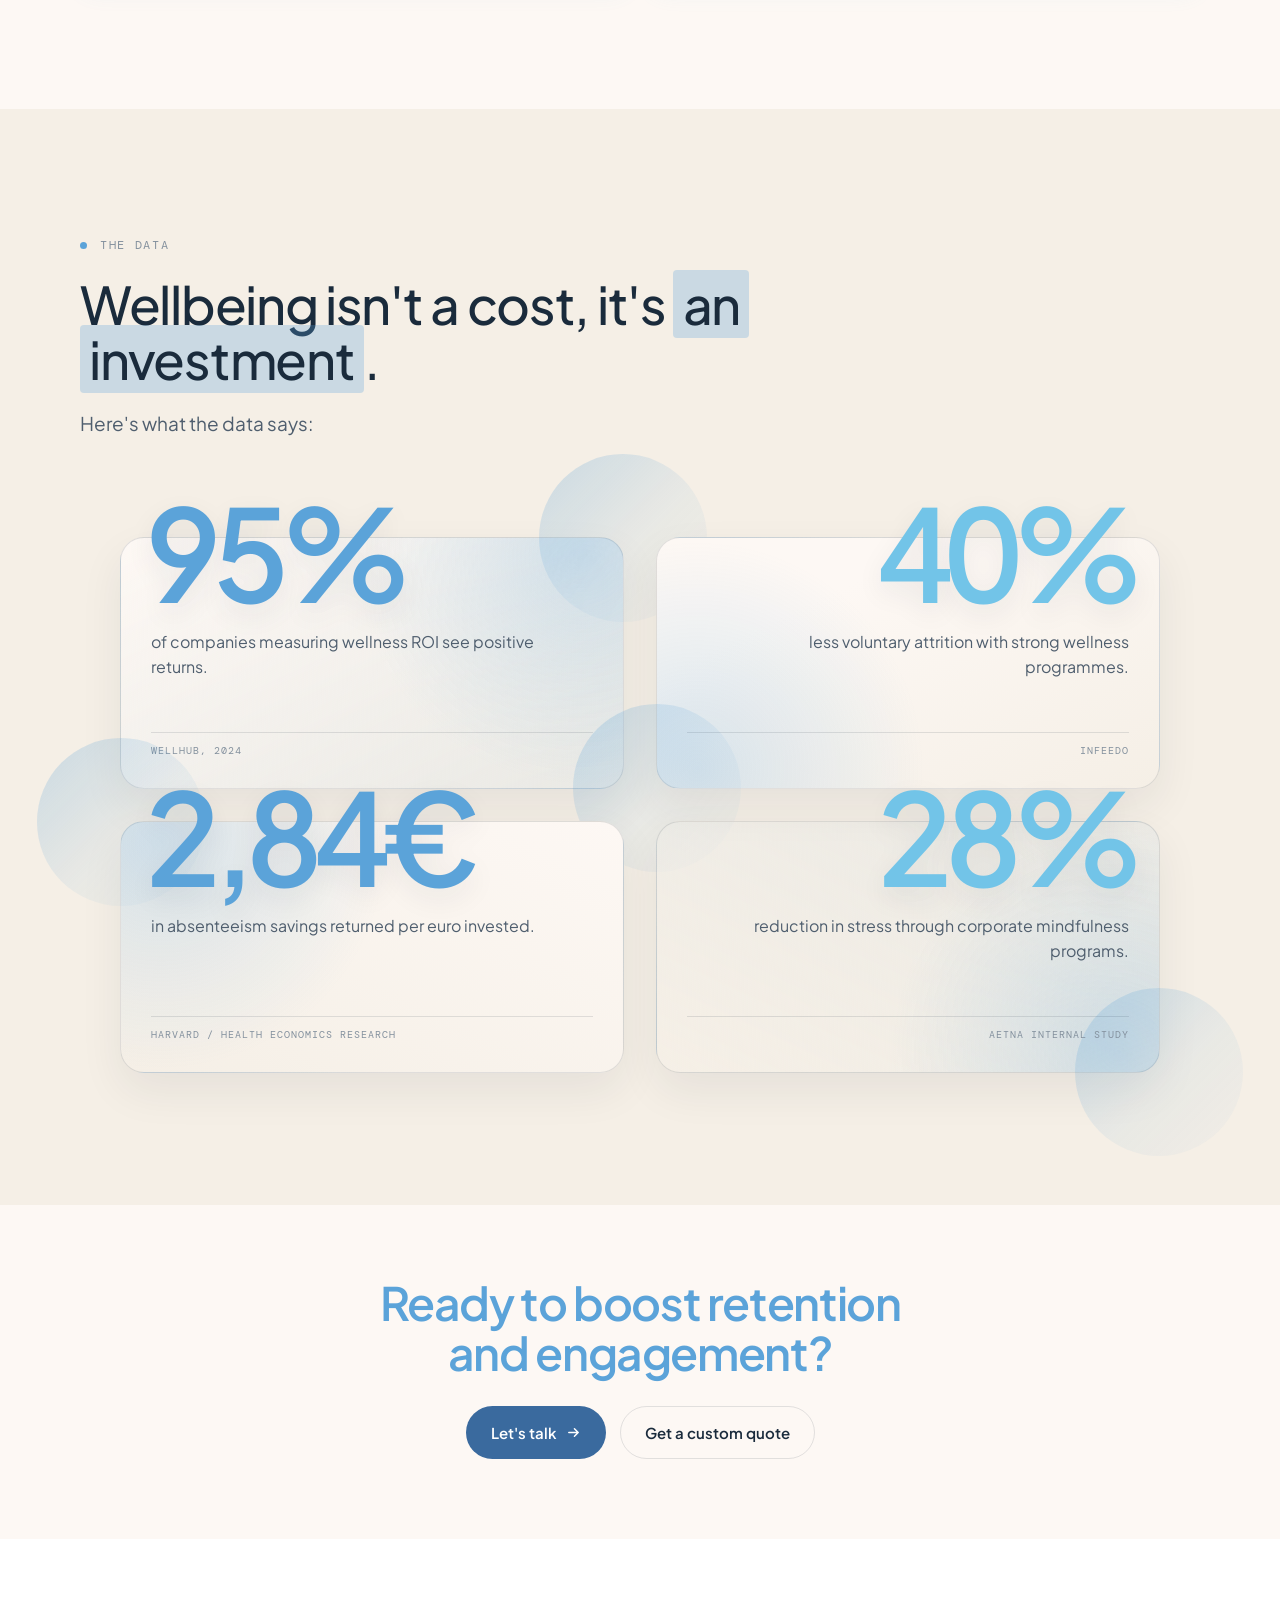
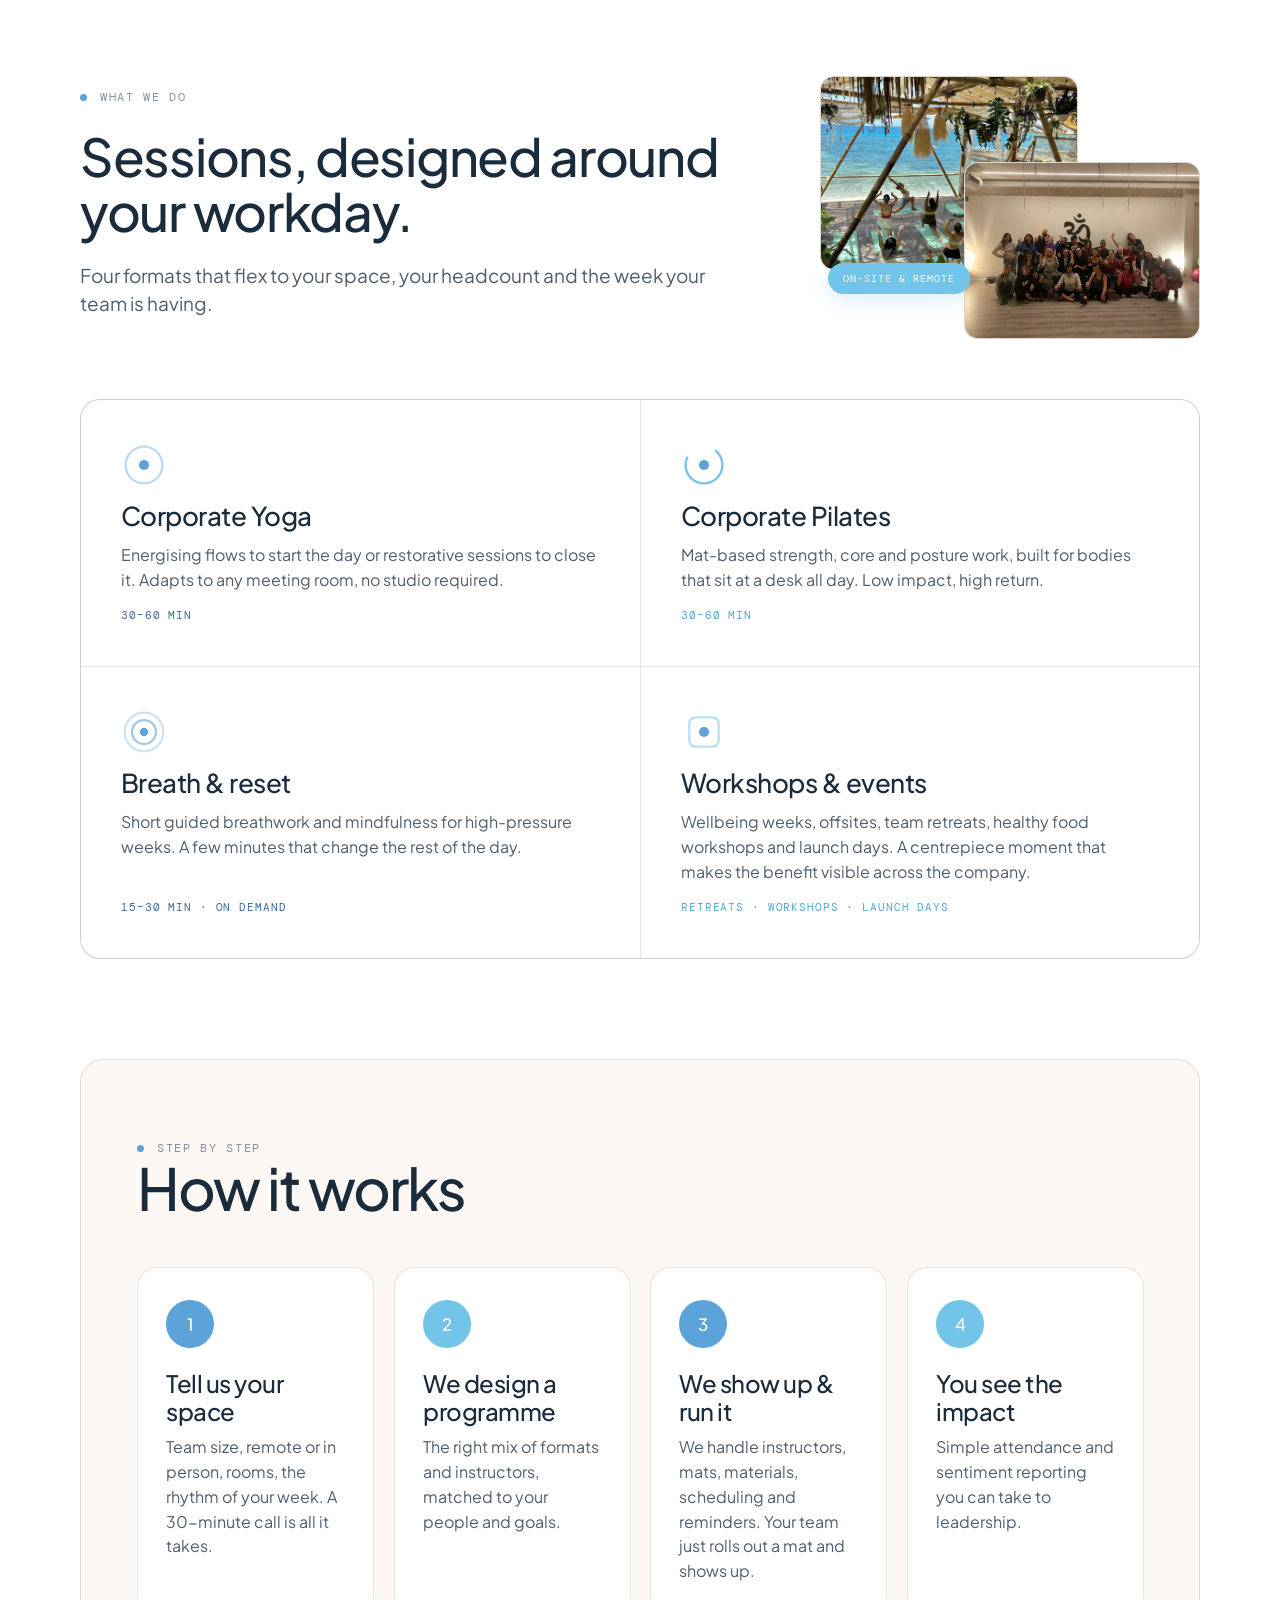
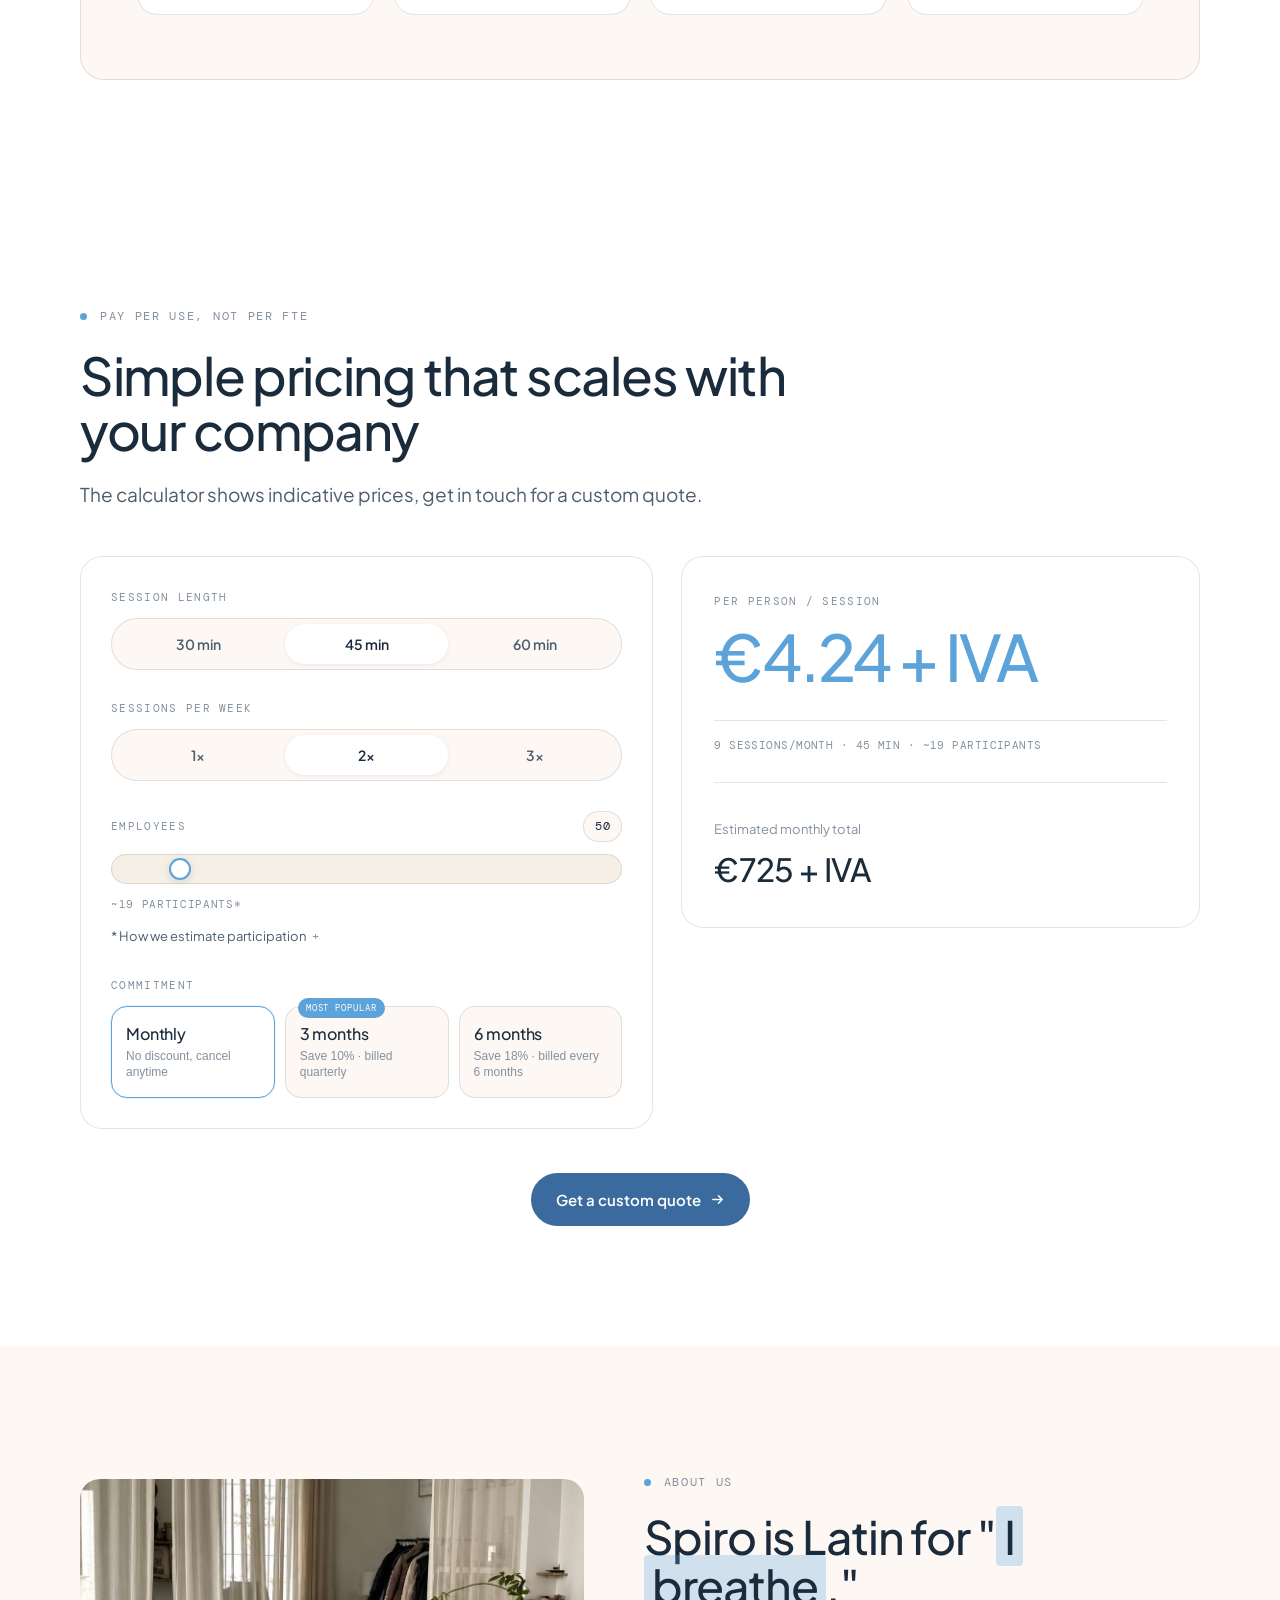
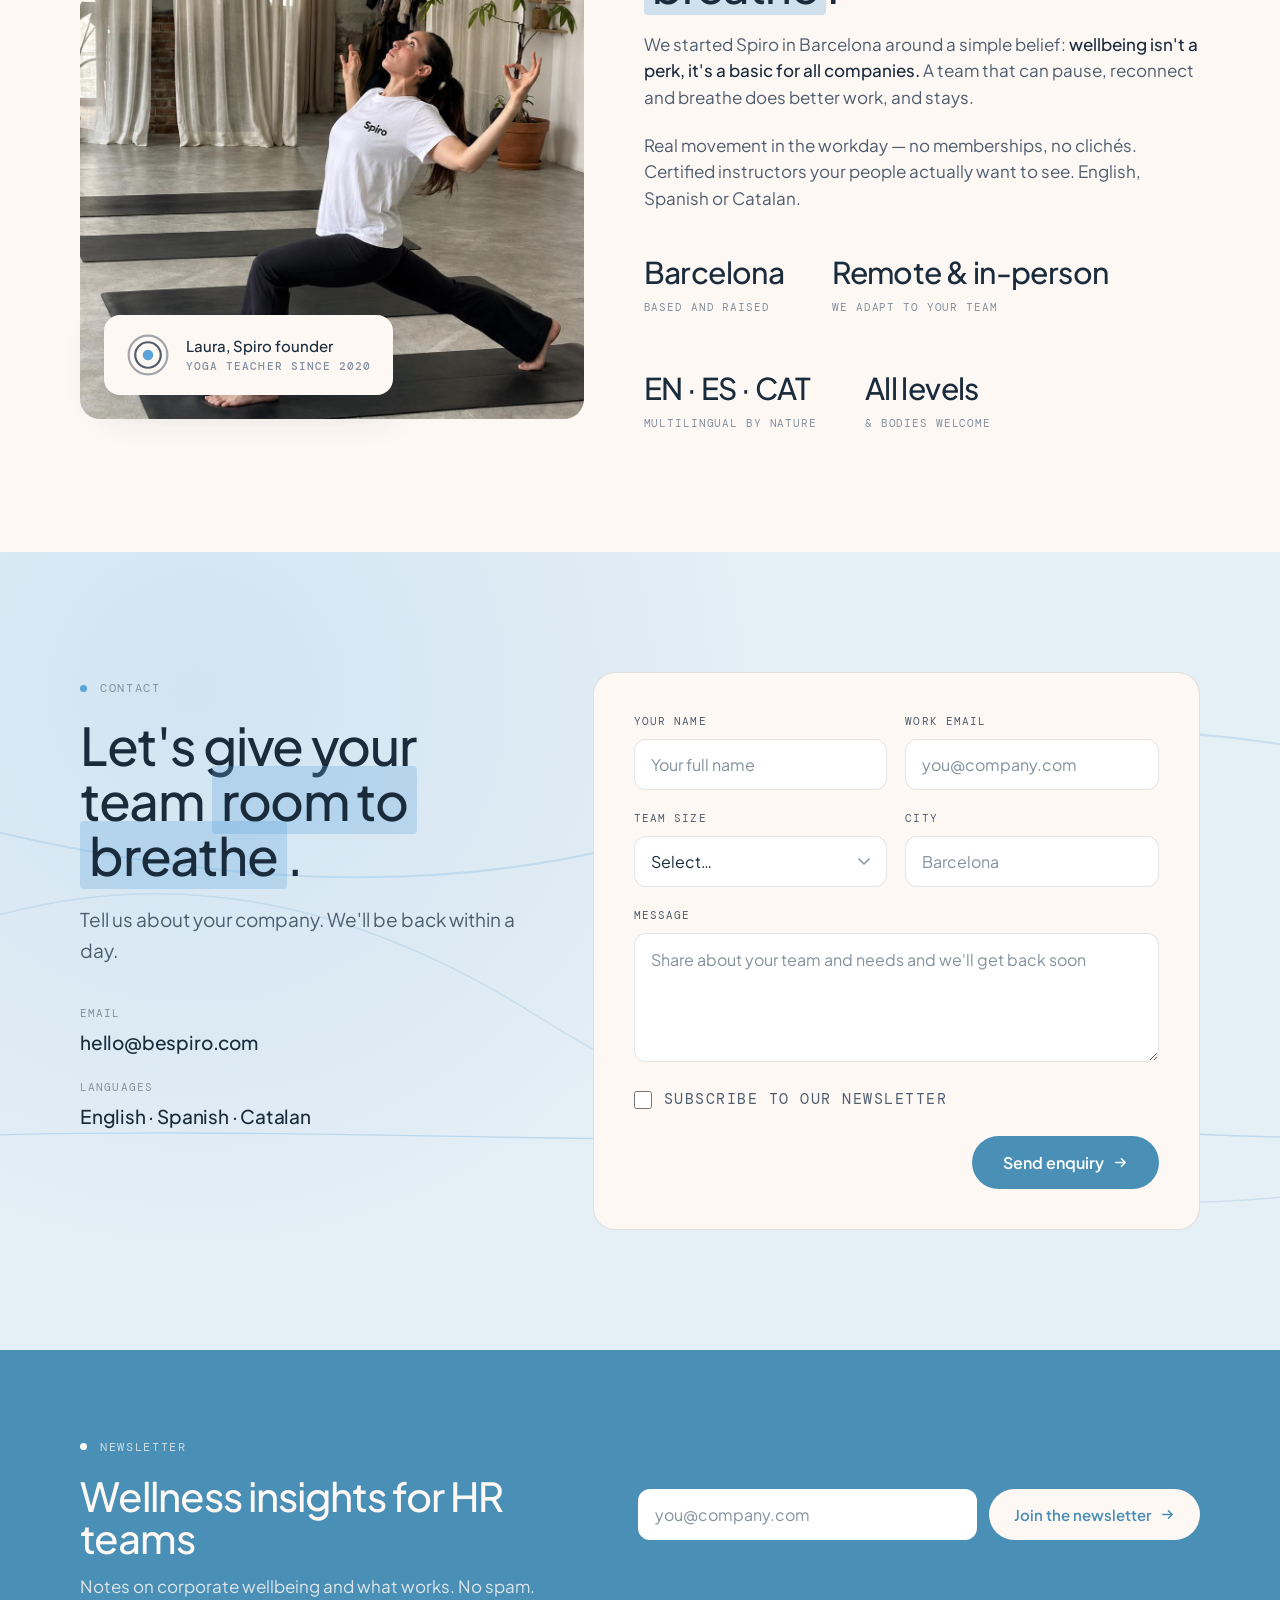
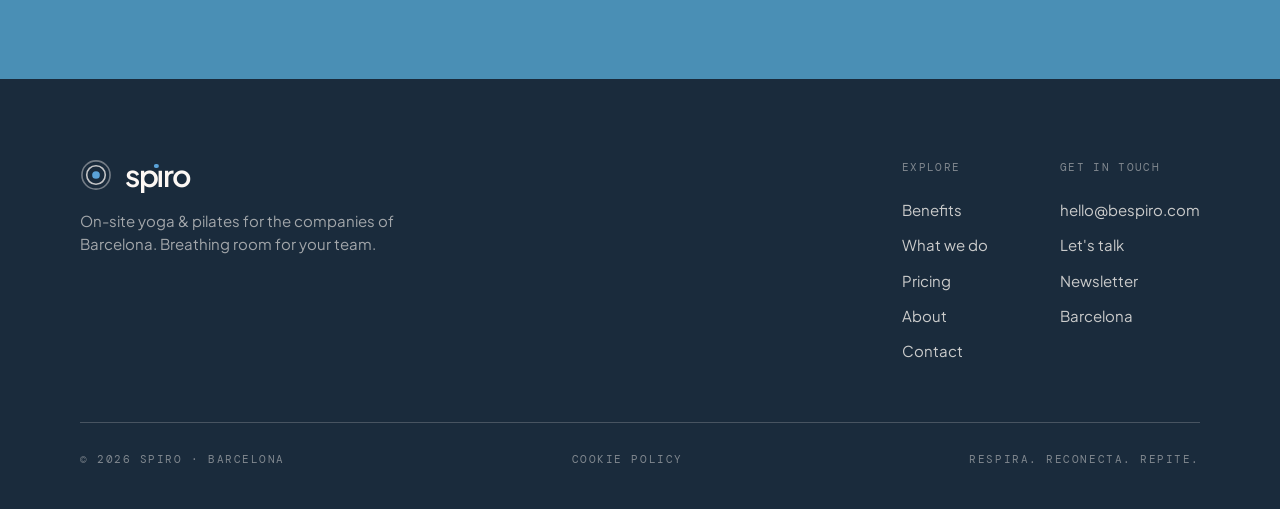
==== commit c14ad0df: "Add Cookie Policy page and footer link - New on-brand cookie-policy.html documenting analytics cooki" ====
--- a/index.html
+++ b/index.html
@@ -22,7 +22,7 @@
   <link rel="preconnect" href="https://fonts.googleapis.com">
   <link rel="preconnect" href="https://fonts.gstatic.com" crossorigin>
   <link href="https://fonts.googleapis.com/css2?family=Plus+Jakarta+Sans:wght@400;500;600;700&family=DM+Mono:wght@400;500&display=swap" rel="stylesheet">
-  <link rel="stylesheet" href="/css/styles.css?v=20260616o">
+  <link rel="stylesheet" href="/css/styles.css?v=20260617c">
   <script>
     (function () {
       var theme = new URLSearchParams(window.location.search).get('theme');
@@ -570,6 +570,7 @@
       </div>
       <div class="foot-bottom">
         <span class="mono">&copy; 2026 Spiro · Barcelona</span>
+        <a class="mono" href="/cookie-policy.html" data-i18n="footer.cookies">Cookie Policy</a>
         <span class="mono" data-i18n="footer.tagline">Respira. Reconecta. Repite.</span>
       </div>
     </div>
@@ -617,7 +618,7 @@
     </div>
   </div>
 
-  <script src="/js/i18n.js?v=20260617c"></script>
+  <script src="/js/i18n.js?v=20260617d"></script>
   <script src="/js/pricing.js?v=20260617b"></script>
   <script src="/js/motion.js?v=20260616"></script>
   <script src="/js/main.js?v=20260616"></script>
--- a/css/styles.css
+++ b/css/styles.css
@@ -2097,6 +2097,8 @@
 }
 
 .foot-bottom .mono { font-size: 11px; }
+.foot-bottom a { color: inherit; text-decoration: none; transition: color 0.15s; }
+.foot-bottom a:hover { color: rgba(var(--bone-rgb), 0.85); text-decoration: underline; }
 
 /* ── Responsive ── */
 
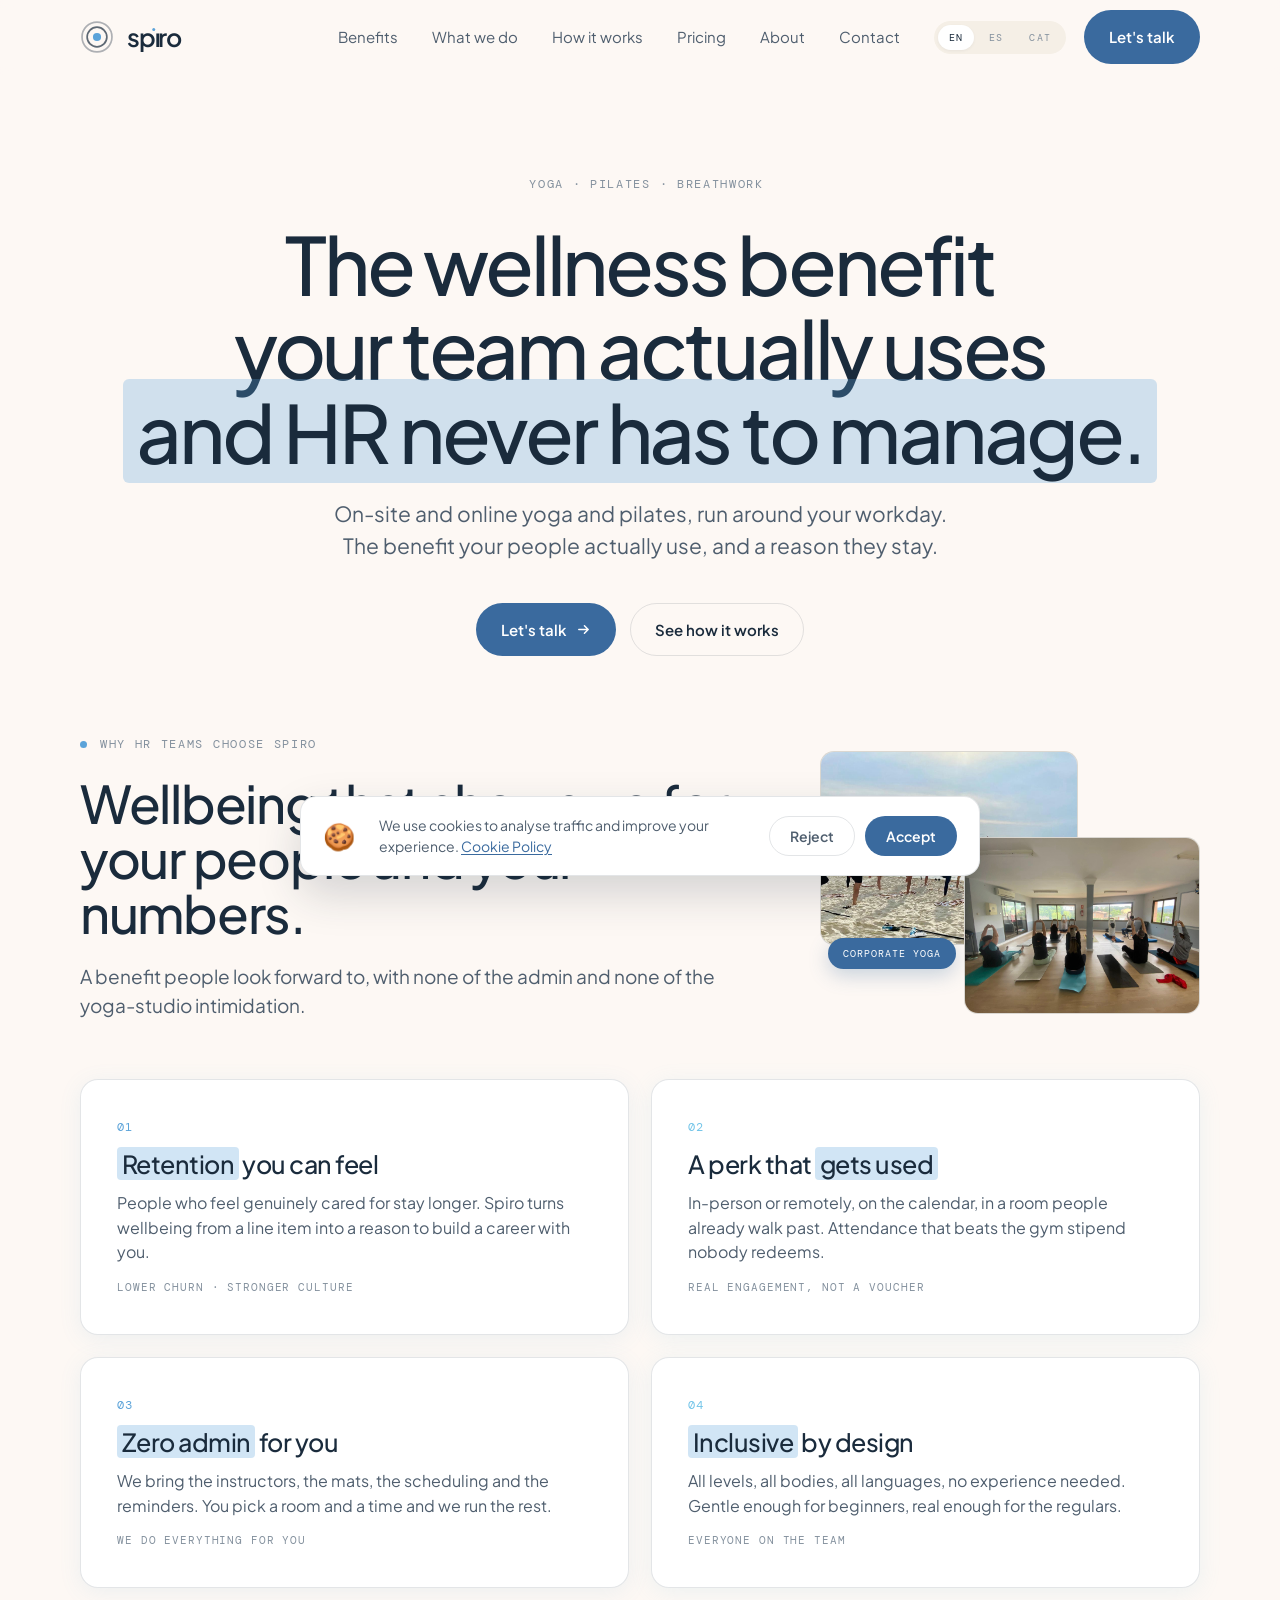
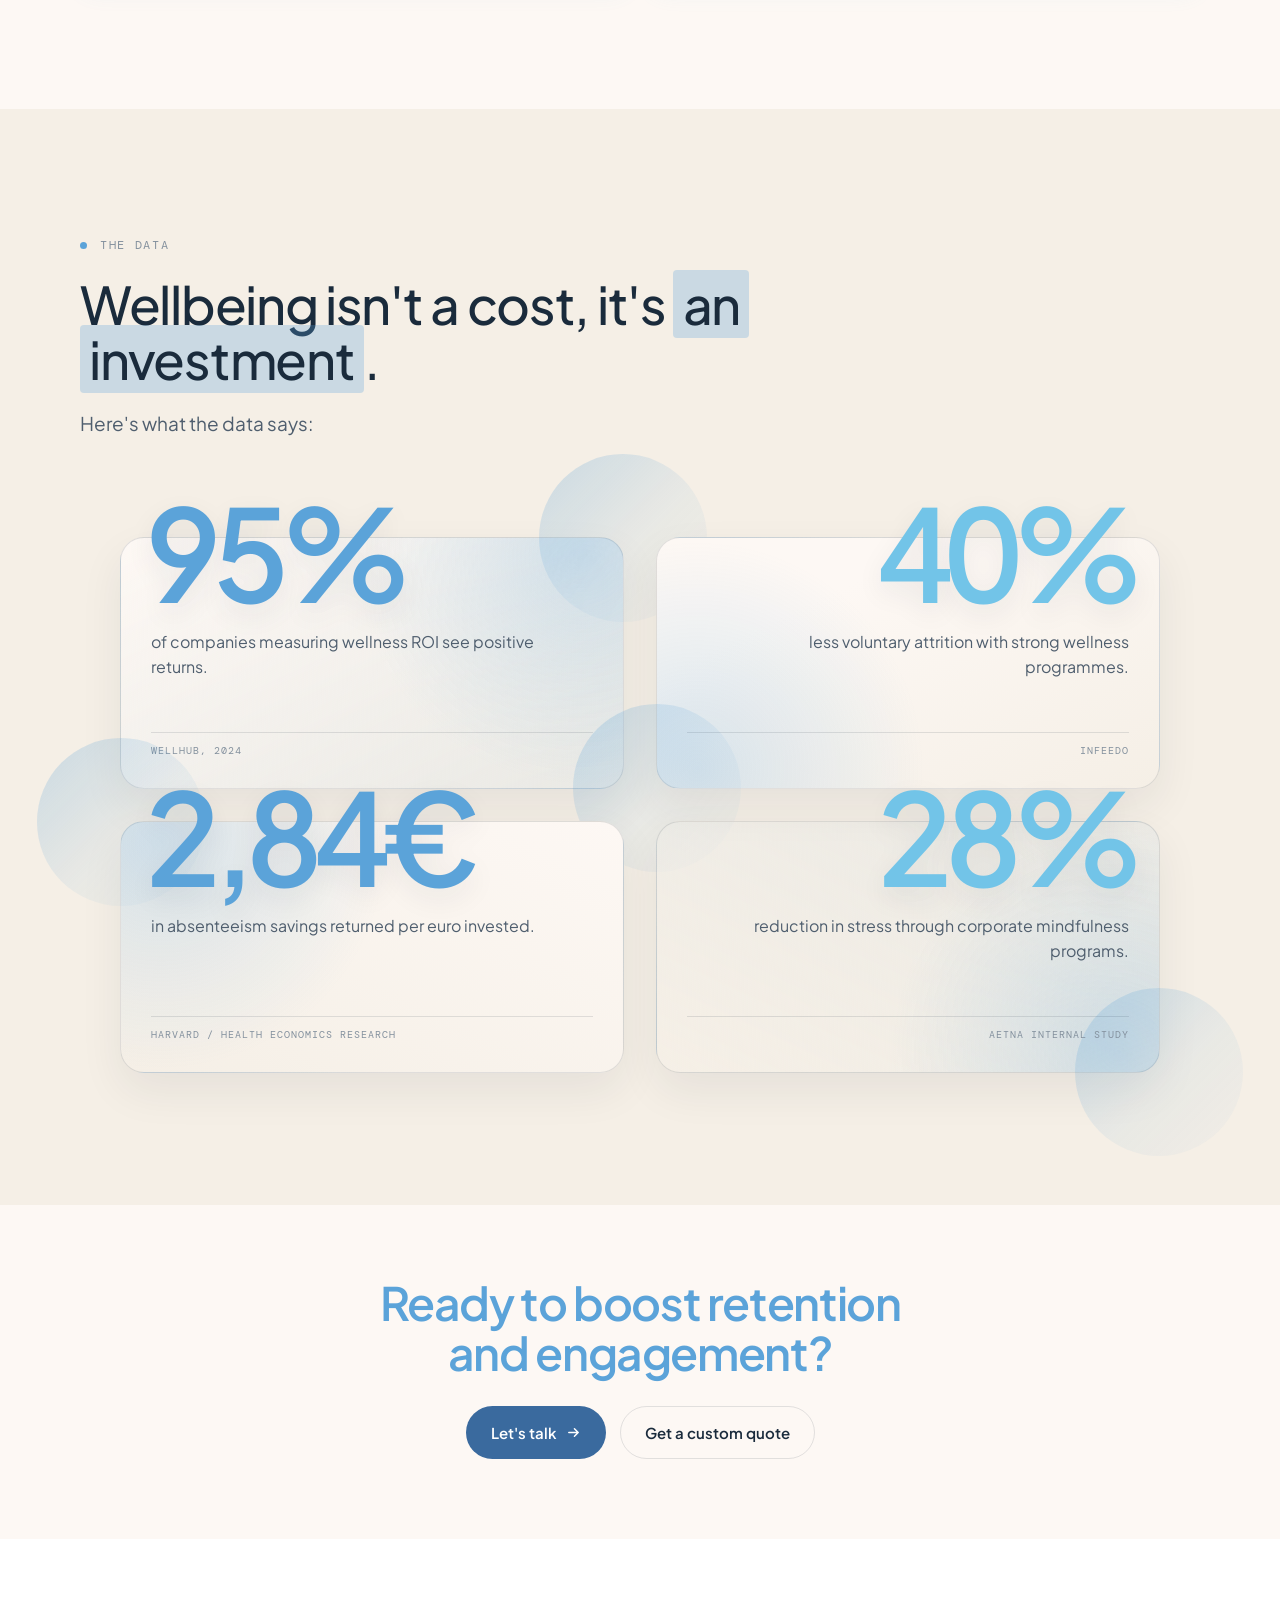
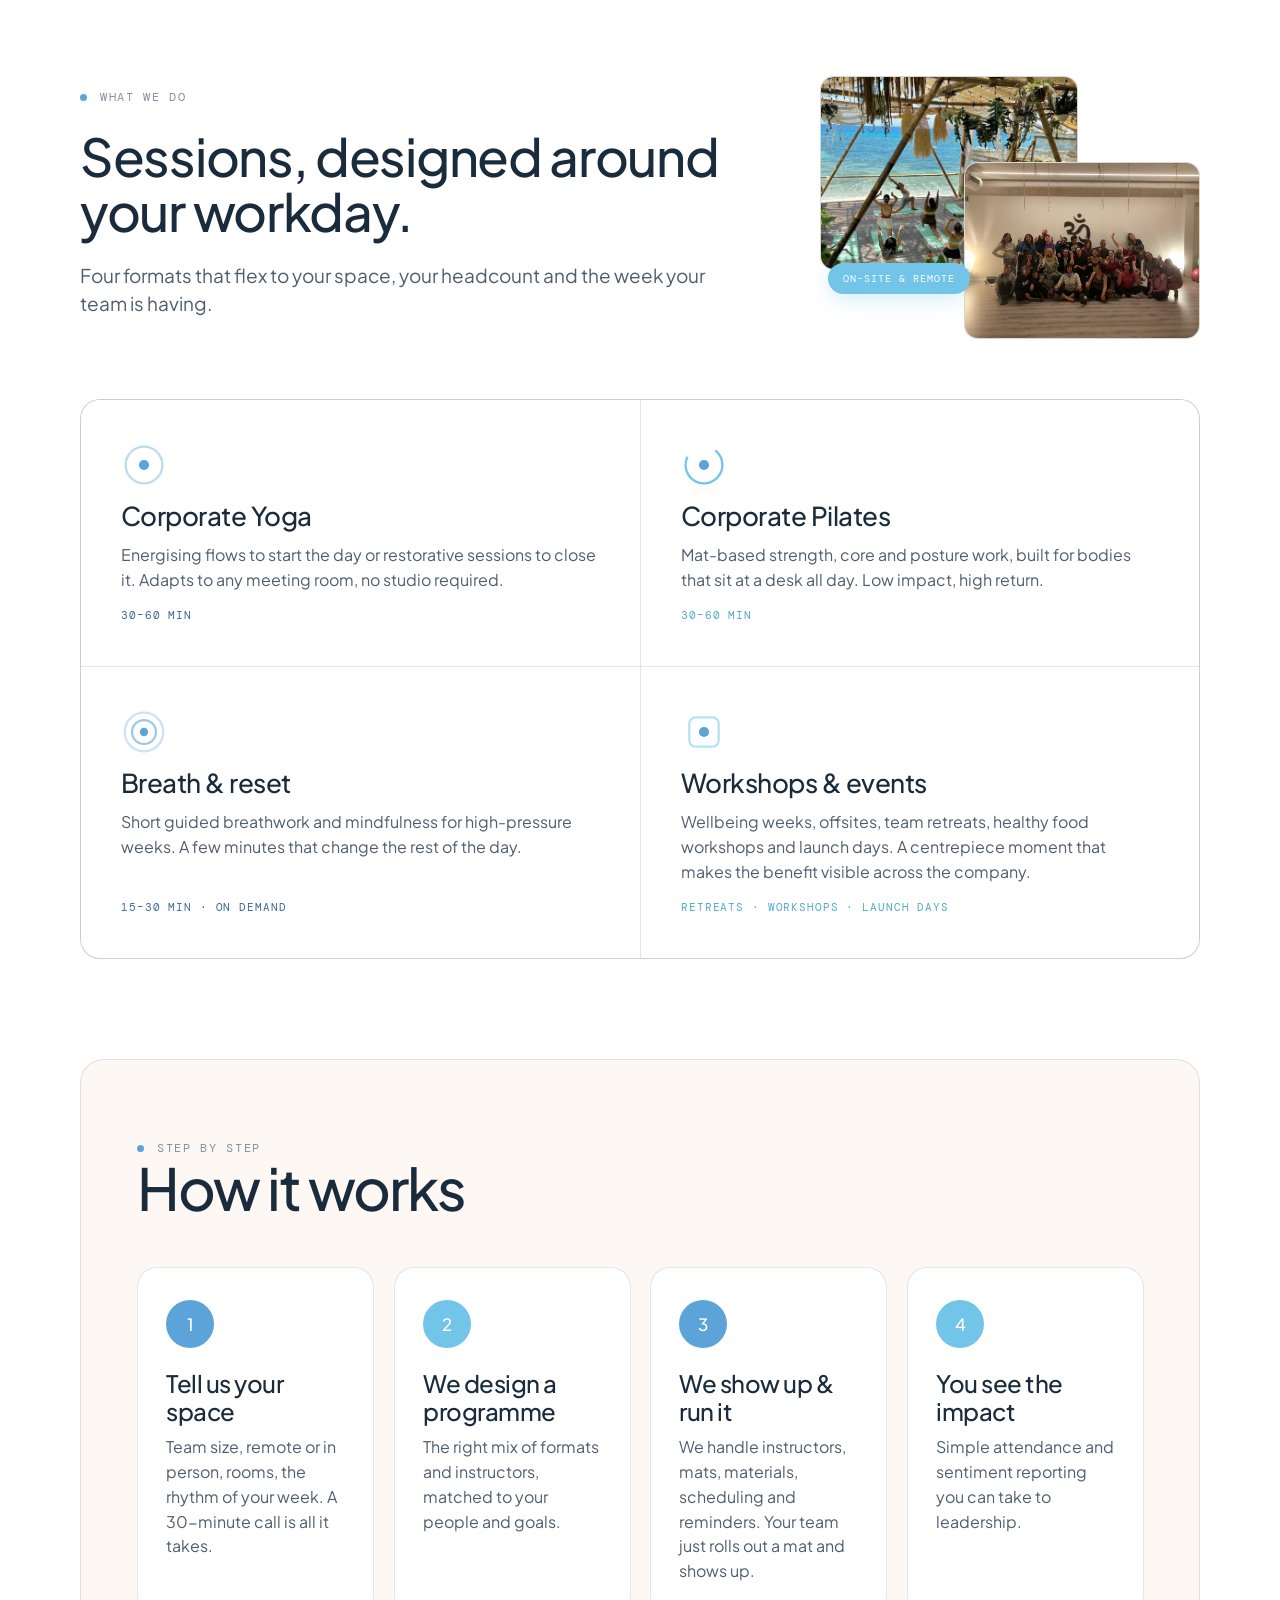
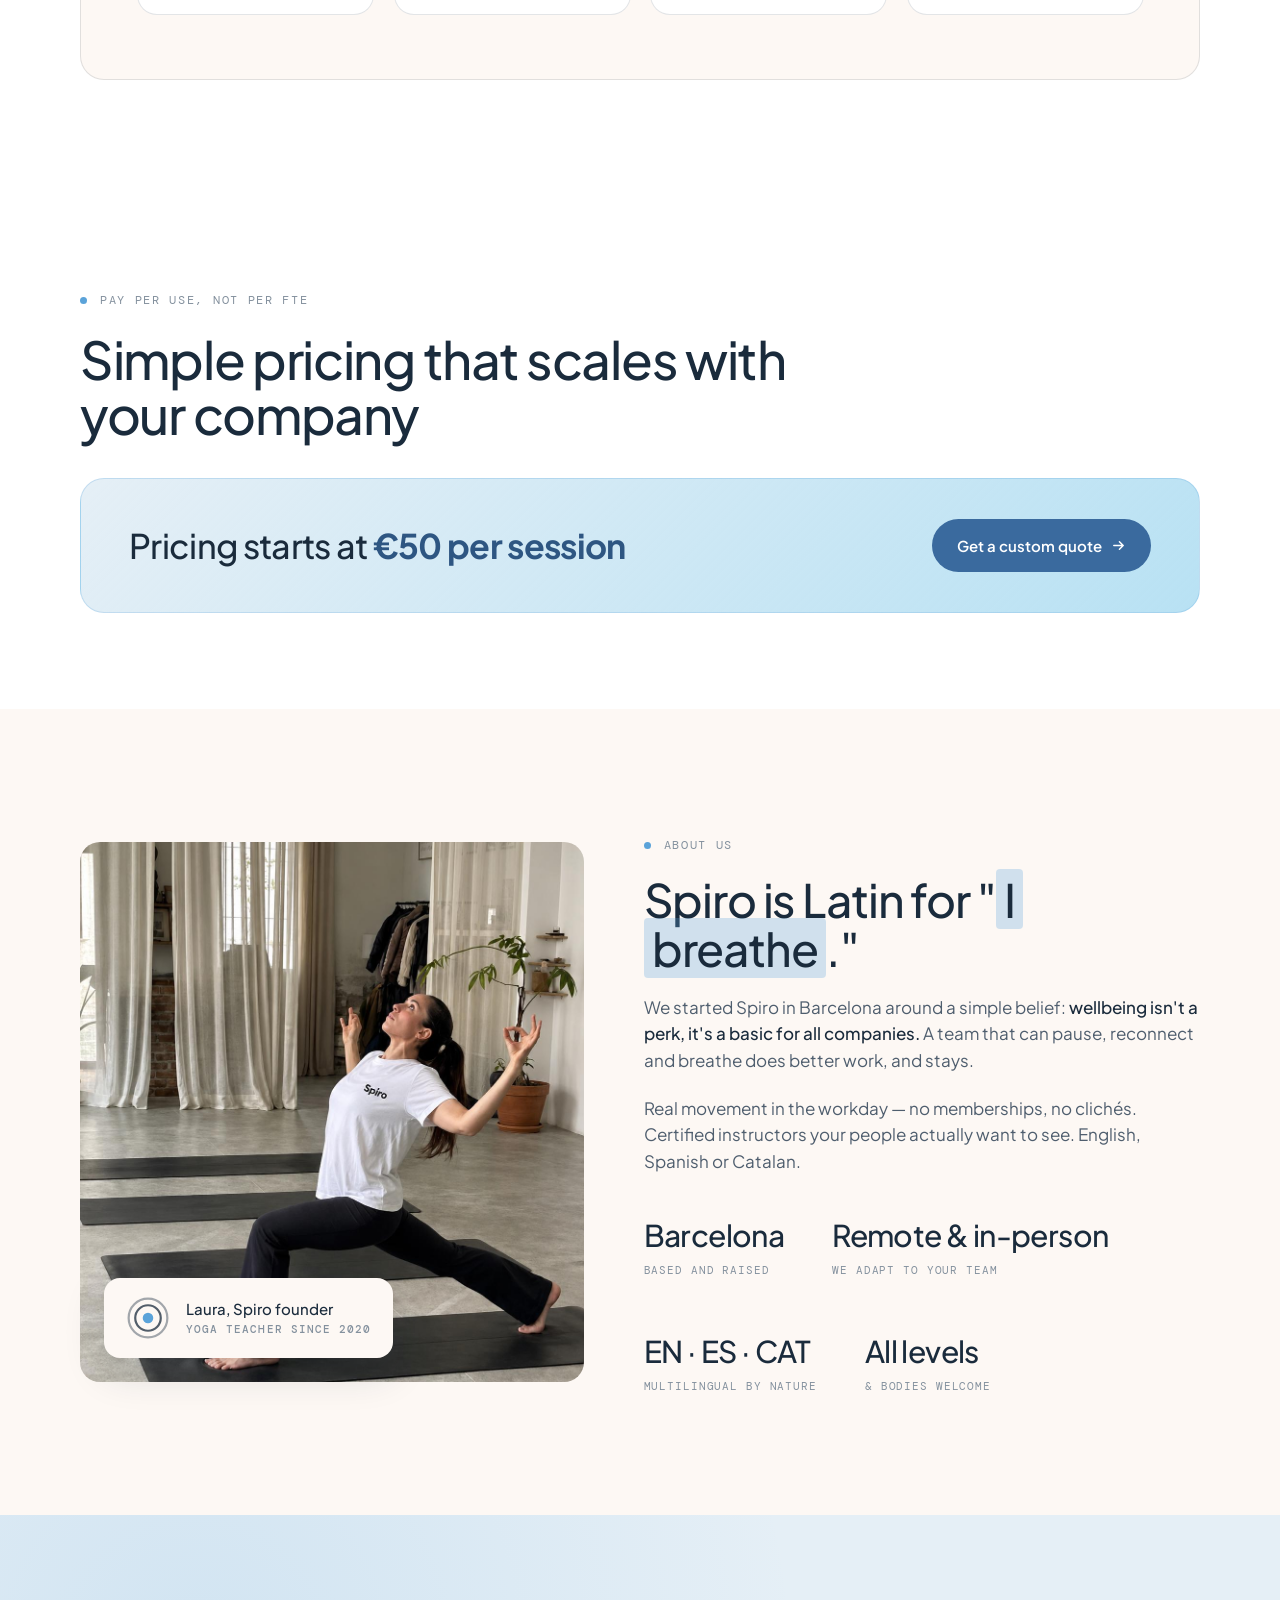
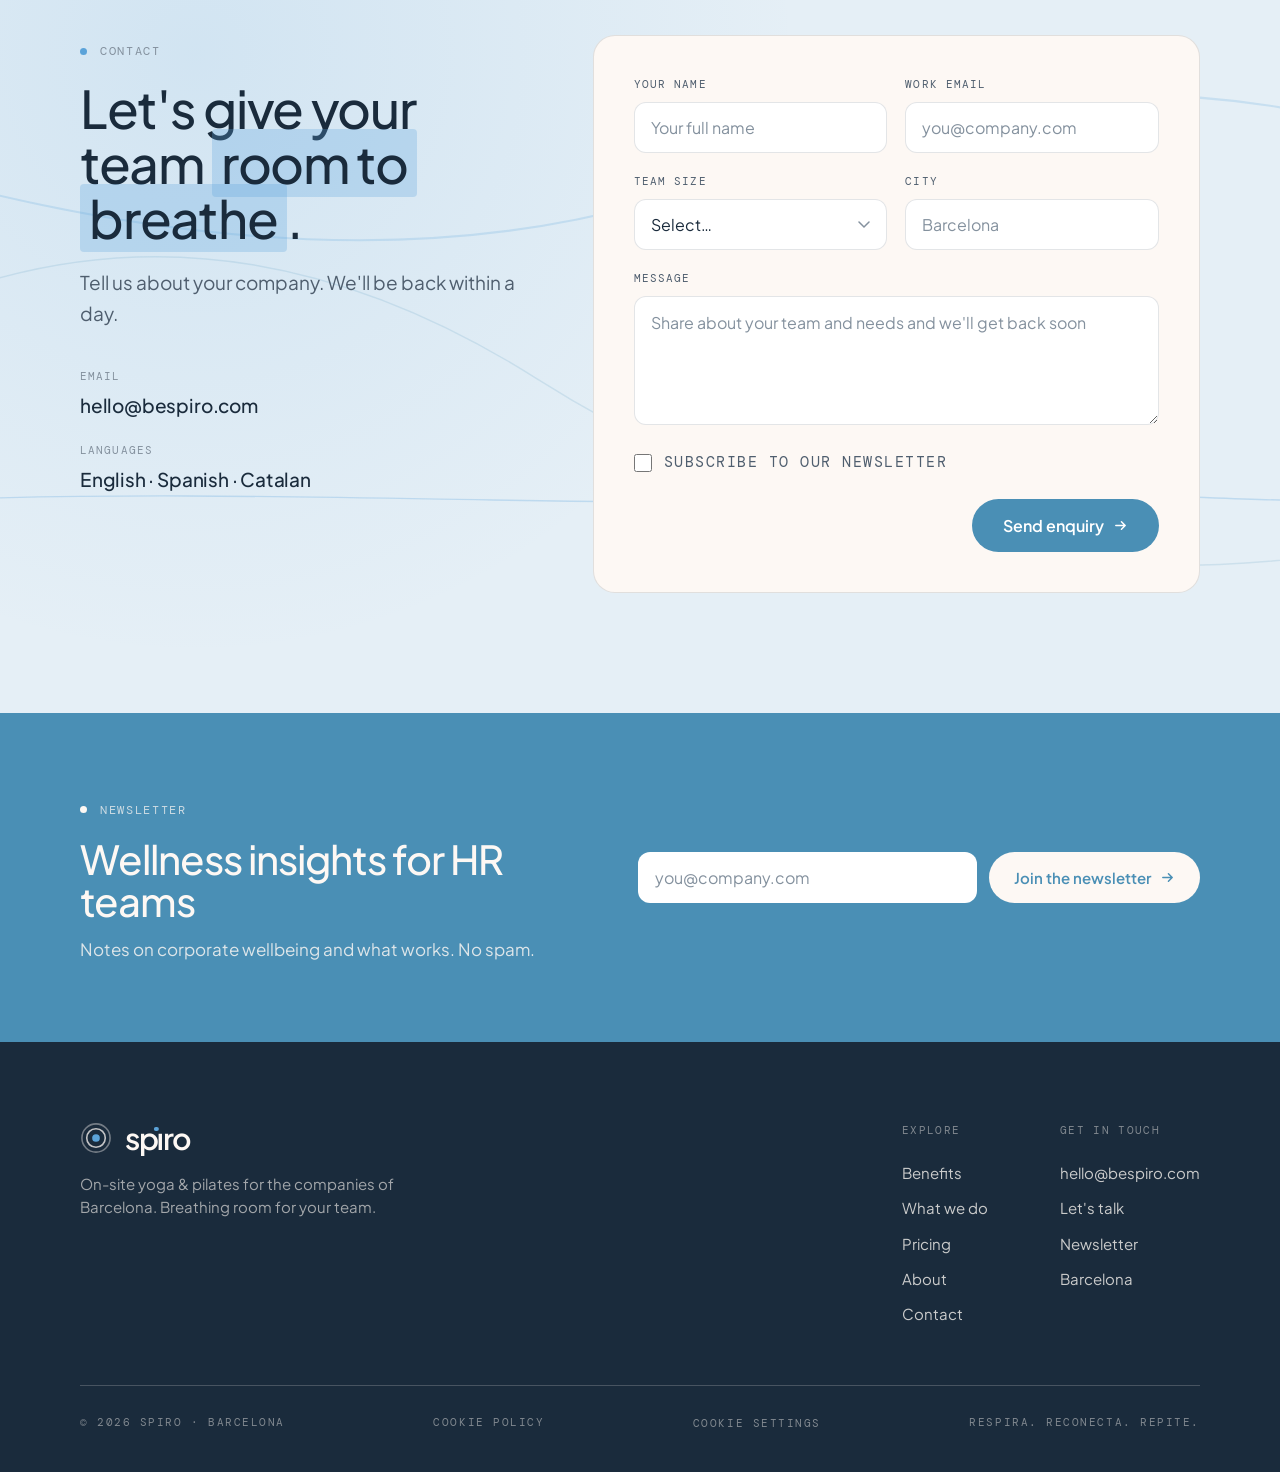
==== commit 95638589: "Add cookie consent banner; replace pricing calculator with banner - Consent-gated Google Analytics w" ====
--- a/index.html
+++ b/index.html
@@ -1,14 +1,6 @@
 <!DOCTYPE html>
 <html lang="en">
 <head>
-  <script async src="https://www.googletagmanager.com/gtag/js?id=G-YC8G8TRVKV"></script>
-  <script>
-    window.dataLayer = window.dataLayer || [];
-    function gtag(){dataLayer.push(arguments);}
-    gtag('js', new Date());
-
-    gtag('config', 'G-YC8G8TRVKV');
-  </script>
   <meta charset="UTF-8">
   <meta name="viewport" content="width=device-width, initial-scale=1.0">
   <title>Spiro | Corporate Yoga, Breathwork & Pilates, in person and on-line</title>
@@ -22,7 +14,7 @@
   <link rel="preconnect" href="https://fonts.googleapis.com">
   <link rel="preconnect" href="https://fonts.gstatic.com" crossorigin>
   <link href="https://fonts.googleapis.com/css2?family=Plus+Jakarta+Sans:wght@400;500;600;700&family=DM+Mono:wght@400;500&display=swap" rel="stylesheet">
-  <link rel="stylesheet" href="/css/styles.css?v=20260617c">
+  <link rel="stylesheet" href="/css/styles.css?v=20260622b">
   <script>
     (function () {
       var theme = new URLSearchParams(window.location.search).get('theme');
@@ -293,106 +285,22 @@
     </div>
   </section>
 
-  <!-- Pricing calculator -->
-  <section class="pricing-calc" id="pricing">
+  <!-- Pricing -->
+  <section class="pricing" id="pricing">
     <div class="wrap">
       <div class="sec-head calc-head">
         <span class="eyebrow mono"><span class="dotmk"></span><span data-i18n="calc.kicker">Pay per use, not per FTE</span></span>
         <h2 data-i18n="calc.title">Simple pricing that scales with your company</h2>
-        <p class="lead" data-i18n="calc.subtitle">The calculator shows indicative prices, get in touch for a custom quote.</p>
-      </div>
-
-      <div class="calc-layout" id="pricingCalc">
-        <div class="calc-panel calc-inputs">
-          <div class="calc-field">
-            <span class="calc-label mono" data-i18n="calc.lengthLabel">Session length</span>
-            <div class="calc-segment" data-calc-group="length" role="group" aria-label="Session length">
-              <button type="button" class="calc-segment-btn" data-calc-option="30" aria-pressed="false" data-i18n="calc.length30">30 min</button>
-              <button type="button" class="calc-segment-btn active" data-calc-option="45" aria-pressed="true" data-i18n="calc.length45">45 min</button>
-              <button type="button" class="calc-segment-btn" data-calc-option="60" aria-pressed="false" data-i18n="calc.length60">60 min</button>
-            </div>
-          </div>
-
-          <div class="calc-field">
-            <span class="calc-label mono" data-i18n="calc.frequencyLabel">Sessions per week</span>
-            <div class="calc-segment" data-calc-group="frequency" role="group" aria-label="Sessions per week">
-              <button type="button" class="calc-segment-btn" data-calc-option="1" aria-pressed="false" data-i18n="calc.frequency1">1×</button>
-              <button type="button" class="calc-segment-btn active" data-calc-option="2" aria-pressed="true" data-i18n="calc.frequency2">2×</button>
-              <button type="button" class="calc-segment-btn" data-calc-option="3" aria-pressed="false" data-i18n="calc.frequency3">3×</button>
-            </div>
-          </div>
-
-          <div class="calc-field">
-            <div class="calc-field-top">
-              <span class="calc-label mono" data-i18n="calc.employeesLabel">Employees</span>
-              <output class="calc-value-pill mono" id="calcEmployeesValue" for="calcEmployees">50</output>
-            </div>
-            <input
-              class="calc-slider"
-              type="range"
-              id="calcEmployees"
-              name="employees"
-              min="5"
-              max="500"
-              value="50"
-              step="5"
-            >
-            <p class="calc-participants mono" id="calcParticipants">~18 participants*</p>
-            <details class="calc-note">
-              <summary data-i18n="calc.participantsToggle">* How we estimate participation</summary>
-              <p data-i18n="calc.participantsExplain">Participation rates vary by company size. We estimate between 15–60% of employees joining per class depending on team size. Your actual numbers will be confirmed on a call.</p>
-            </details>
-          </div>
-
-          <div class="calc-field">
-            <span class="calc-label mono" data-i18n="calc.planLabel">Commitment</span>
-            <div class="calc-plans" data-calc-group="plan" role="group" aria-label="Commitment">
-              <button type="button" class="calc-plan-btn active" data-calc-option="monthly" aria-pressed="true">
-                <span class="calc-plan-title" data-i18n="calc.planMonthly">Monthly</span>
-                <span class="calc-plan-sub" data-i18n="calc.planMonthlySub">No discount, cancel anytime</span>
-              </button>
-              <button type="button" class="calc-plan-btn" data-calc-option="quarterly" aria-pressed="false">
-                <span class="calc-plan-badge mono" data-i18n="calc.planPopular">Most popular</span>
-                <span class="calc-plan-title" data-i18n="calc.planQuarterly">3 months</span>
-                <span class="calc-plan-sub" data-i18n="calc.planQuarterlySub">Save 10% · billed quarterly</span>
-              </button>
-              <button type="button" class="calc-plan-btn" data-calc-option="semiannual" aria-pressed="false">
-                <span class="calc-plan-title" data-i18n="calc.planSemiannual">6 months</span>
-                <span class="calc-plan-sub" data-i18n="calc.planSemiannualSub">Save 18% · billed every 6 months</span>
-              </button>
-            </div>
-          </div>
-        </div>
-
-        <div class="calc-panel calc-output">
-          <div class="calc-hero">
-            <span class="calc-hero-label mono" id="calcHeroLabel" data-i18n="calc.perPersonLabel">Per person / session</span>
-            <div class="calc-hero-value" id="calcHeroValue">€5 + IVA</div>
-          </div>
-          <p class="calc-breakdown mono" id="calcBreakdown"></p>
-          <div class="calc-stats">
-            <div class="calc-stat">
-              <span class="calc-stat-label" data-i18n="calc.monthlyTotal">Estimated monthly total</span>
-              <strong class="calc-stat-value" id="calcMonthly">€810 + IVA</strong>
-            </div>
-            <div class="calc-stat hidden" id="calcSavingsWrap">
-              <span class="calc-stat-label" data-i18n="calc.youSave">You save</span>
-              <strong class="calc-stat-value calc-stat-value--accent" id="calcSavings">€876 + IVA</strong>
-              <span class="calc-stat-note" data-i18n="calc.vsMonthly">vs paying monthly</span>
-            </div>
-            <div class="calc-stat hidden" id="calcBilledWrap">
-              <span class="calc-stat-label" id="calcBilledLabel" data-i18n="calc.billedSemiannual">Billed every 6 months</span>
-              <strong class="calc-stat-value" id="calcBilled">€3984 + IVA</strong>
-            </div>
-          </div>
-        </div>
-      </div>
-
-      <div class="calc-cta">
-        <a class="btn btn-primary btn-arrow" href="#contact">
-          <span data-i18n="calc.cta">Get a custom quote</span>
-          <svg viewBox="0 0 16 16" fill="none" aria-hidden="true"><path d="M3 8h10M9 4l4 4-4 4" stroke="currentColor" stroke-width="1.6" stroke-linecap="round" stroke-linejoin="round"/></svg>
-        </a>
+      </div>
+
+      <div class="pricing-banner">
+        <div class="pricing-banner-inner">
+          <p class="pricing-banner-text" data-i18n-html="pricing.bannerText">Pricing starts at <strong>€50 per session</strong></p>
+          <a class="btn btn-primary btn-arrow" href="#contact">
+            <span data-i18n="calc.cta">Get a custom quote</span>
+            <svg viewBox="0 0 16 16" fill="none" aria-hidden="true"><path d="M3 8h10M9 4l4 4-4 4" stroke="currentColor" stroke-width="1.6" stroke-linecap="round" stroke-linejoin="round"/></svg>
+          </a>
+        </div>
       </div>
     </div>
   </section>
@@ -571,6 +479,7 @@
       <div class="foot-bottom">
         <span class="mono">&copy; 2026 Spiro · Barcelona</span>
         <a class="mono" href="/cookie-policy.html" data-i18n="footer.cookies">Cookie Policy</a>
+        <button type="button" class="mono foot-link-btn" data-cookie-settings data-i18n="footer.cookieSettings">Cookie settings</button>
         <span class="mono" data-i18n="footer.tagline">Respira. Reconecta. Repite.</span>
       </div>
     </div>
@@ -618,10 +527,10 @@
     </div>
   </div>
 
-  <script src="/js/i18n.js?v=20260617d"></script>
-  <script src="/js/pricing.js?v=20260617b"></script>
+  <script src="/js/i18n.js?v=20260622"></script>
   <script src="/js/motion.js?v=20260616"></script>
   <script src="/js/main.js?v=20260616"></script>
+  <script src="/js/consent.js?v=20260617c"></script>
   <script>
     (function () {
       var theme = new URLSearchParams(window.location.search).get('theme');
--- a/css/styles.css
+++ b/css/styles.css
@@ -423,7 +423,12 @@
 
 .hero h1 em {
   font-style: normal;
-  color: var(--accent);
+  color: inherit;
+  background: rgba(var(--accent-rgb), 0.28);
+  padding: 0.02em 0.16em;
+  border-radius: 6px;
+  box-decoration-break: clone;
+  -webkit-box-decoration-break: clone;
 }
 
 .hero-lead {
@@ -1083,6 +1088,52 @@
   max-width: none;
 }
 
+/* ── Pricing banner ── */
+.pricing {
+  background: var(--surface);
+  padding: 84px 0 96px;
+}
+
+.pricing-banner {
+  margin-top: 36px;
+  border-radius: 24px;
+  background: linear-gradient(135deg, var(--contact-bg) 0%, rgba(var(--pop-rgb), 0.5) 100%);
+  border: 1px solid rgba(var(--accent-rgb), 0.25);
+}
+
+.pricing-banner-inner {
+  display: flex;
+  align-items: center;
+  justify-content: space-between;
+  gap: 28px;
+  flex-wrap: wrap;
+  padding: 40px 48px;
+}
+
+.pricing-banner-text {
+  font-family: var(--display);
+  font-size: clamp(24px, 3.4vw, 34px);
+  font-weight: 500;
+  letter-spacing: -0.02em;
+  line-height: 1.15;
+  color: var(--ink);
+  margin: 0;
+}
+
+.pricing-banner-text strong {
+  font-weight: 700;
+  color: var(--signal-deep);
+}
+
+@media (max-width: 600px) {
+  .pricing-banner-inner {
+    padding: 32px 28px;
+    flex-direction: column;
+    align-items: flex-start;
+    gap: 22px;
+  }
+}
+
 /* ── Pricing calculator ── */
 .pricing-calc {
   background: var(--surface);
@@ -1090,7 +1141,7 @@
 }
 
 .calc-head {
-  margin-bottom: 48px;
+  margin-bottom: 0;
 }
 
 .calc-layout {
@@ -2099,6 +2150,109 @@
 .foot-bottom .mono { font-size: 11px; }
 .foot-bottom a { color: inherit; text-decoration: none; transition: color 0.15s; }
 .foot-bottom a:hover { color: rgba(var(--bone-rgb), 0.85); text-decoration: underline; }
+.foot-link-btn {
+  background: none;
+  border: none;
+  padding: 0;
+  cursor: pointer;
+  color: inherit;
+  font-family: var(--mono);
+  font-size: 11px;
+  transition: color 0.15s;
+}
+.foot-link-btn:hover { color: rgba(var(--bone-rgb), 0.85); text-decoration: underline; }
+
+/* ── Cookie consent banner ── */
+.cookie-banner {
+  position: fixed;
+  left: 50%;
+  bottom: 24px;
+  z-index: 1200;
+  width: min(680px, calc(100% - 32px));
+  transform: translate(-50%, calc(100% + 32px));
+  opacity: 0;
+  transition: transform 0.32s ease, opacity 0.32s ease;
+}
+
+.cookie-banner.is-visible {
+  transform: translate(-50%, 0);
+  opacity: 1;
+}
+
+.cookie-banner-inner {
+  display: flex;
+  align-items: center;
+  justify-content: space-between;
+  gap: 24px;
+  flex-wrap: wrap;
+  padding: 18px 22px;
+  background: var(--surface);
+  border: 1px solid var(--line);
+  border-radius: 16px;
+  box-shadow: 0 18px 44px rgba(var(--ink-rgb), 0.18);
+}
+
+.cookie-banner-icon {
+  font-size: 26px;
+  line-height: 1;
+  flex-shrink: 0;
+}
+
+.cookie-banner-text {
+  flex: 1;
+  min-width: 200px;
+  margin: 0;
+  font-size: 14px;
+  line-height: 1.5;
+  color: var(--ink-70);
+}
+
+.cookie-banner-text a {
+  color: var(--signal);
+  text-decoration: underline;
+  text-underline-offset: 2px;
+}
+
+.cookie-banner-text a:hover { color: var(--signal-deep); }
+
+.cookie-banner-actions {
+  display: flex;
+  align-items: center;
+  gap: 10px;
+  flex-shrink: 0;
+}
+
+.cookie-btn {
+  font-family: var(--body);
+  font-size: 14px;
+  font-weight: 600;
+  padding: 10px 20px;
+  border-radius: 999px;
+  border: 1px solid transparent;
+  cursor: pointer;
+  transition: background 0.15s, color 0.15s, border-color 0.15s;
+}
+
+.cookie-btn-accept {
+  background: var(--signal);
+  color: #fff;
+}
+
+.cookie-btn-accept:hover { background: var(--signal-deep); }
+
+.cookie-btn-reject {
+  background: transparent;
+  color: var(--ink-70);
+  border-color: var(--line);
+}
+
+.cookie-btn-reject:hover { border-color: var(--ink); color: var(--ink); }
+
+@media (max-width: 520px) {
+  .cookie-banner-inner { padding: 16px 18px; }
+  .cookie-banner-actions { width: 100%; }
+  .cookie-btn { flex: 1; }
+}
 
 /* ── Responsive ── */
 
